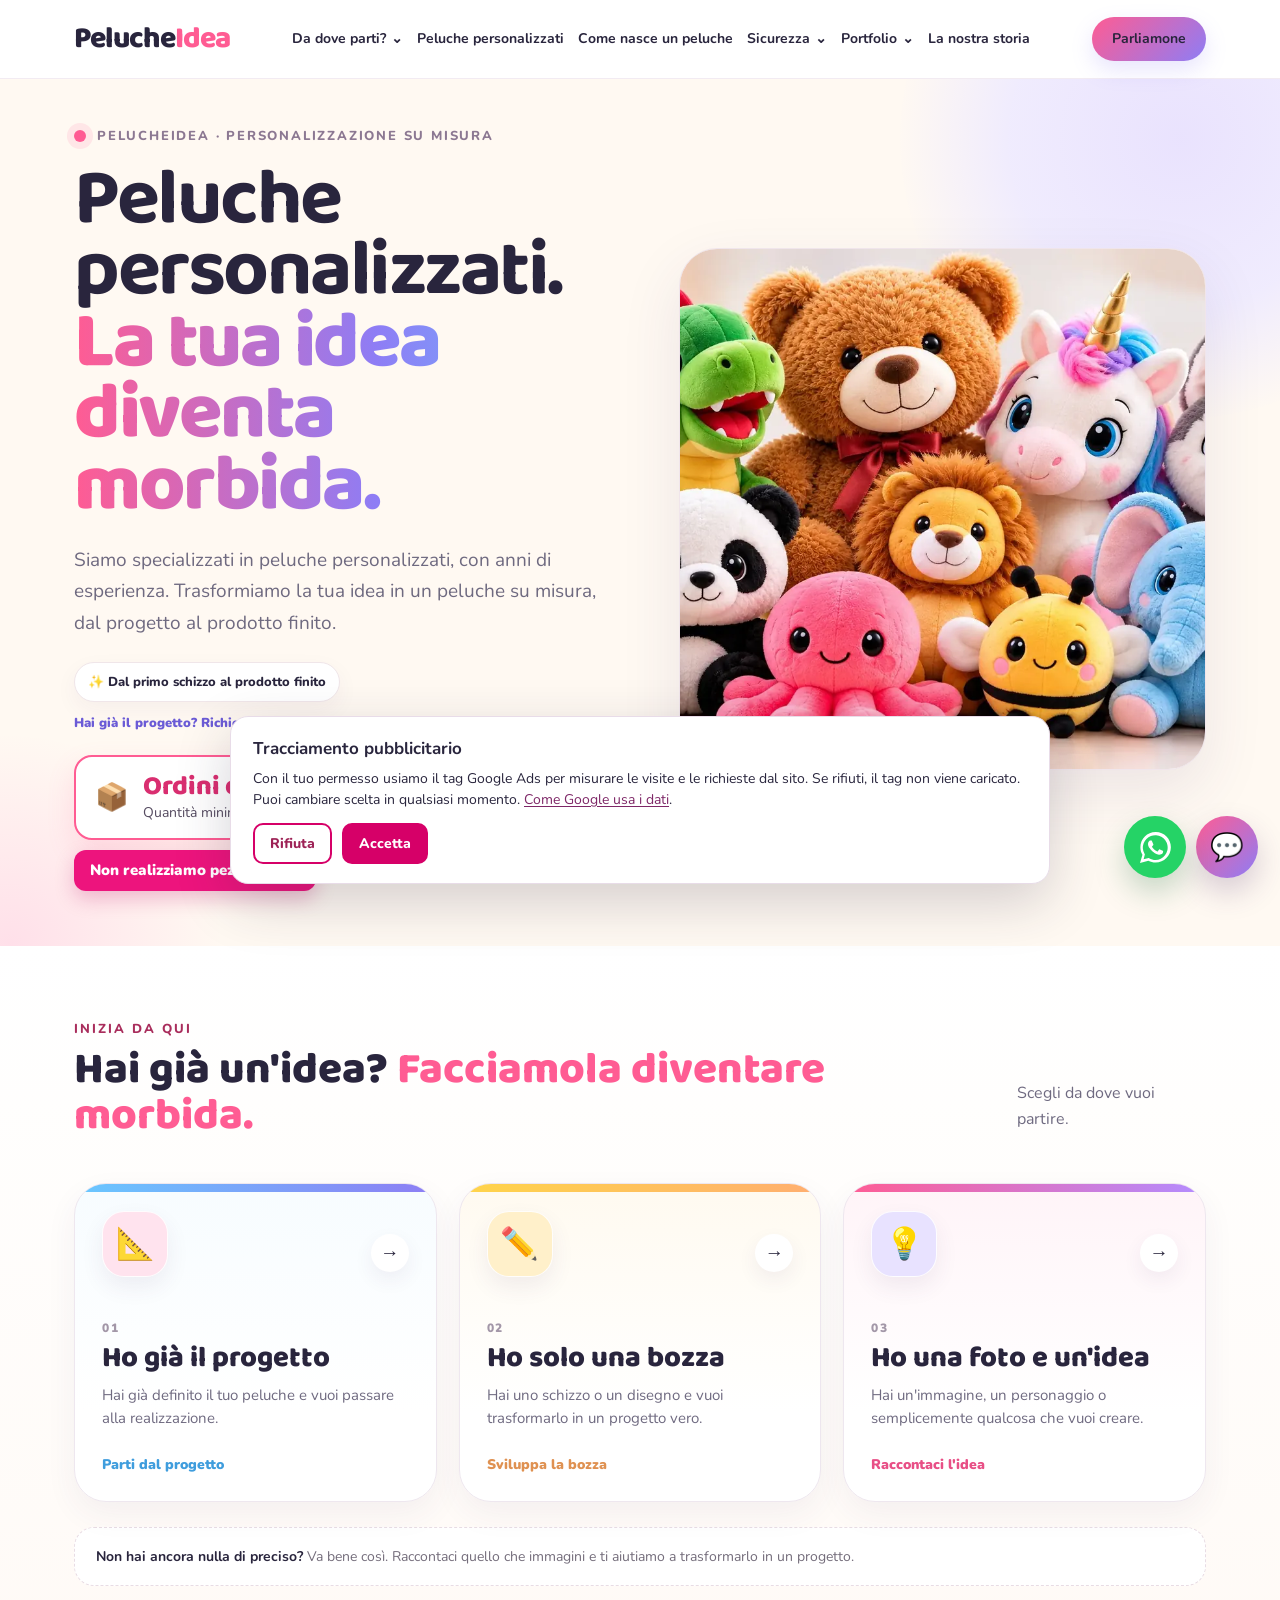
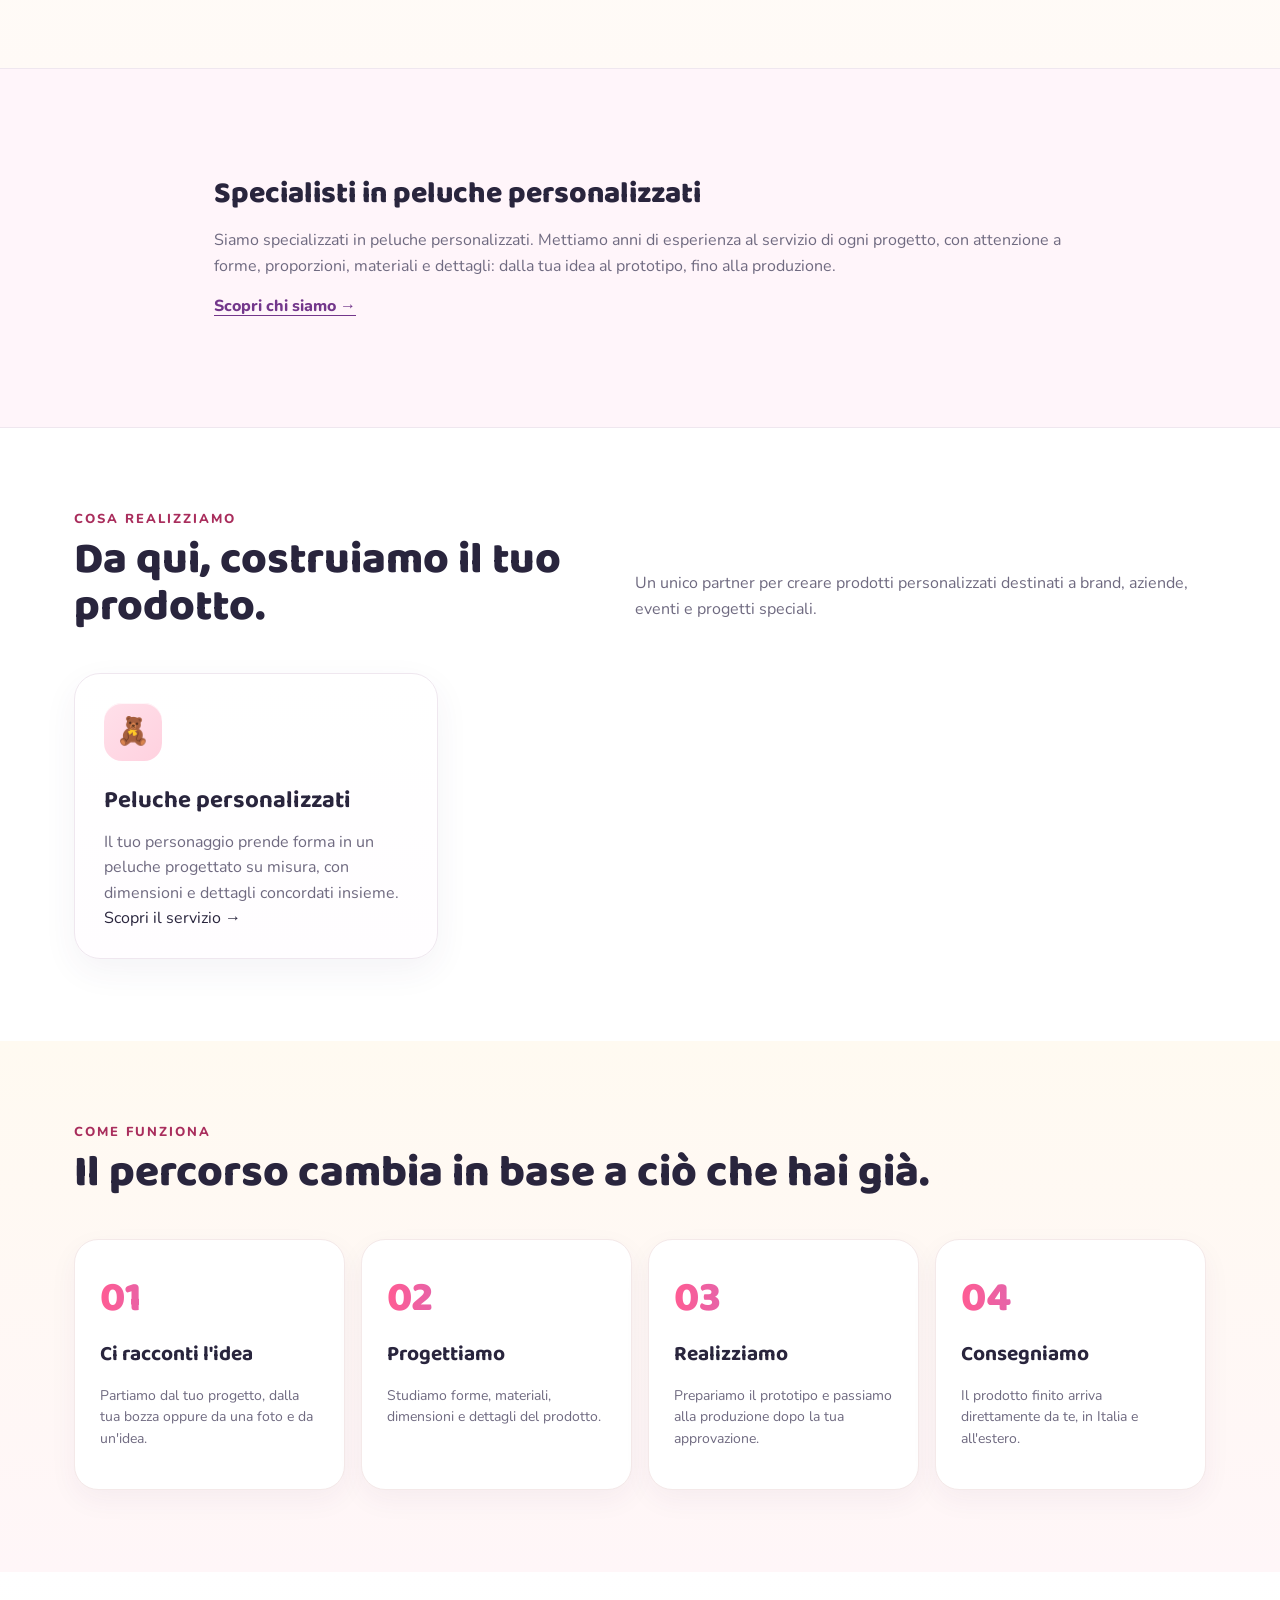
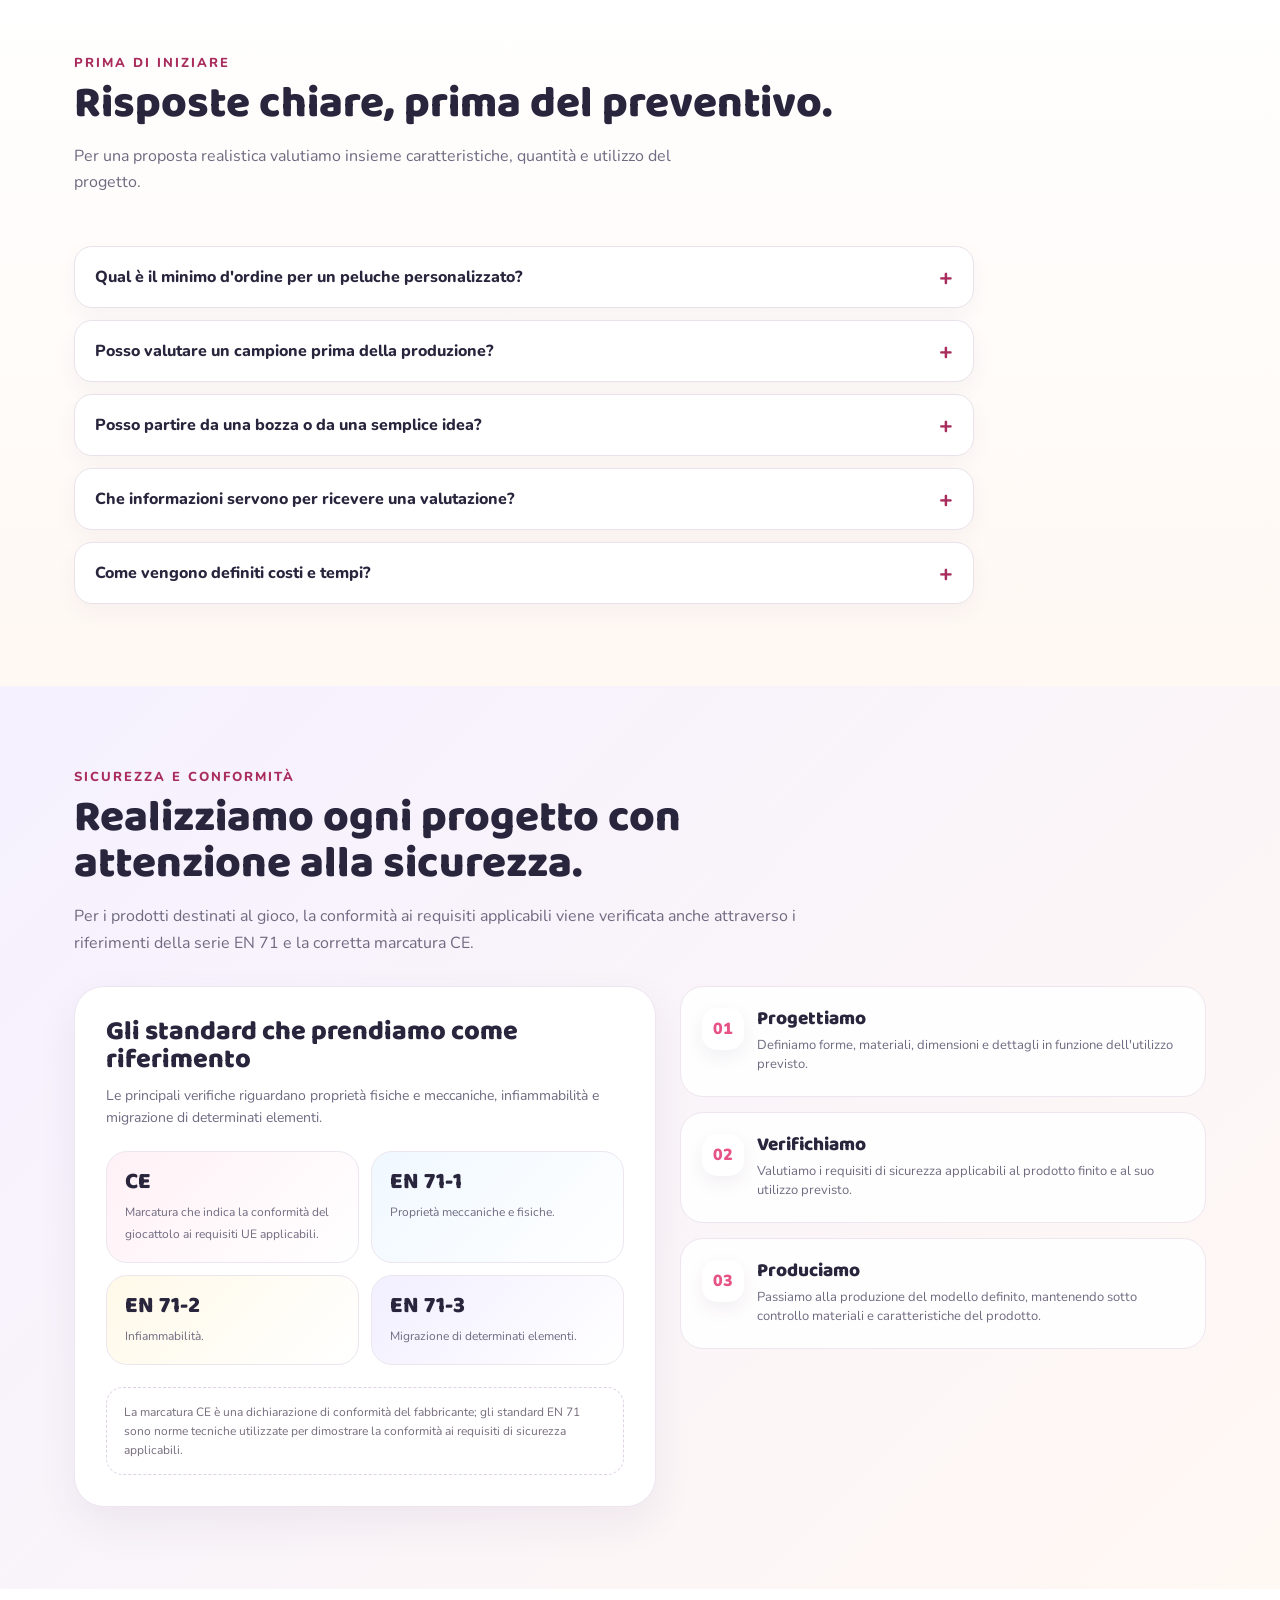
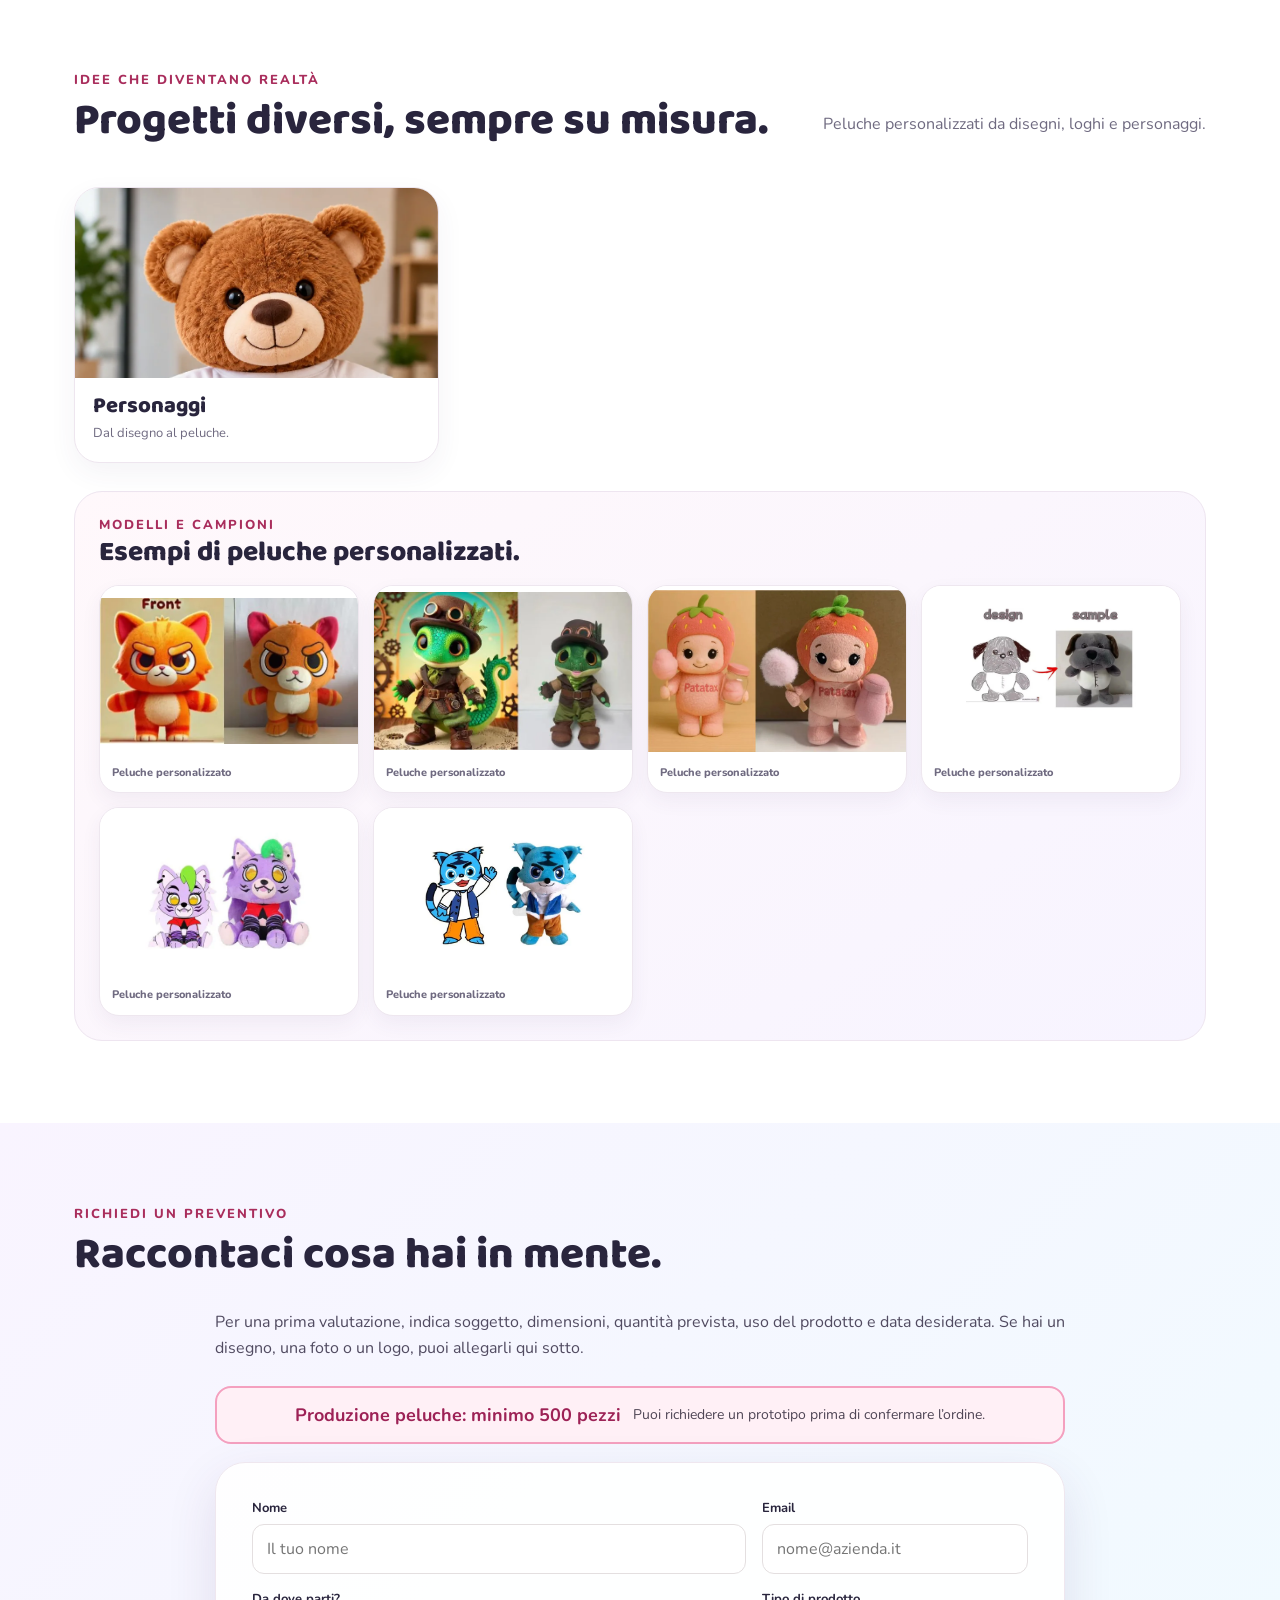
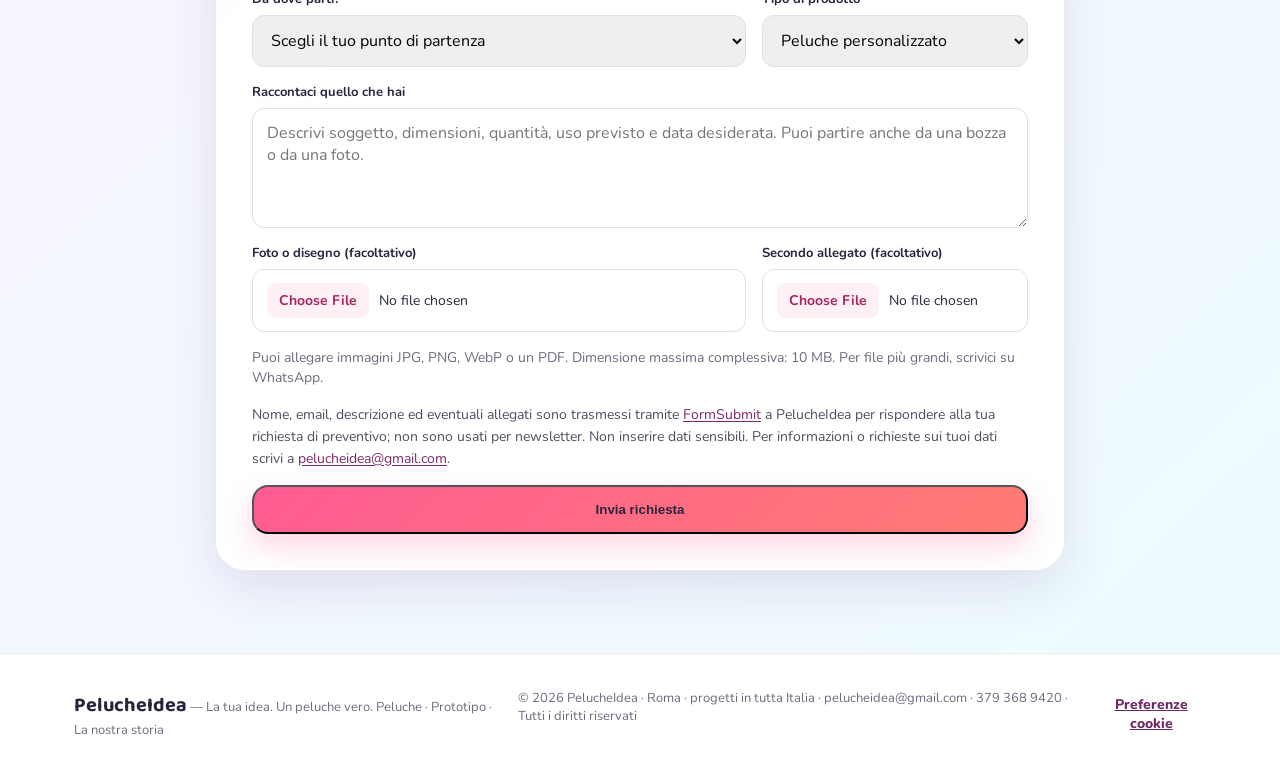
==== index.html @ 499cf039 "Keep menu visible above panels and consistent across pages" ====
<!doctype html>
<html lang="it">
<head>
<!-- Google Ads tag for PelucheIdea -->
<script>
  // Il tag pubblicitario viene caricato solo dopo una scelta esplicita.
  window.dataLayer = window.dataLayer || [];
  function gtag(){dataLayer.push(arguments);}
  gtag('consent','default',{ad_storage:'denied',ad_user_data:'denied',ad_personalization:'denied',analytics_storage:'denied'});
  function enablePelucheTracking(){
    if(window.pelucheTrackingEnabled) return;
    window.pelucheTrackingEnabled=true;
    gtag('consent','update',{ad_storage:'granted',ad_user_data:'granted',ad_personalization:'denied',analytics_storage:'denied'});
    gtag('js',new Date());
    gtag('config','AW-18101836708');
    var script=document.createElement('script');
    script.async=true;
    script.src='https://www.googletagmanager.com/gtag/js?id=AW-18101836708';
    document.head.appendChild(script);
  }
  try { if(localStorage.getItem('peluche_tracking_choice')==='accepted') enablePelucheTracking(); } catch(e) {}
</script>
<meta charset="utf-8"><meta name="viewport" content="width=device-width,initial-scale=1">
<title>Peluche personalizzati su misura per aziende | PelucheIdea</title>
<meta name="description" content="Realizziamo peluche personalizzati da disegni, loghi e idee: progetto, prototipo e produzione su misura. Ordine minimo 500 pezzi. Richiedi un preventivo.">
<link rel="canonical" href="https://pelucheidea.com/">
<meta name="robots" content="index,follow,max-image-preview:large">
<meta property="og:type" content="website"><meta property="og:locale" content="it_IT"><meta property="og:site_name" content="PelucheIdea">
<meta property="og:title" content="Peluche personalizzati su misura | PelucheIdea"><meta property="og:description" content="Dal disegno al prototipo, fino alla produzione di peluche personalizzati per aziende e progetti speciali.">
<meta property="og:url" content="https://pelucheidea.com/"><meta property="og:image" content="https://pelucheidea.com/assets/images/peluche-personalizzati.webp"><meta property="og:image:alt" content="Esempio di peluche personalizzato">
<meta name="twitter:card" content="summary_large_image">
<script type="application/ld+json">{"@context":"https://schema.org","@type":"Organization","name":"PelucheIdea","url":"https://pelucheidea.com/","email":"pelucheidea@gmail.com","telephone":"+39 379 368 9420","description":"Specialisti in peluche personalizzati, con anni di esperienza nella progettazione e nella cura di forme, materiali e dettagli.","contactPoint":{"@type":"ContactPoint","contactType":"preventivi","telephone":"+39 379 368 9420","email":"pelucheidea@gmail.com","availableLanguage":"Italian"}}</script>
<link rel="preconnect" href="https://fonts.googleapis.com"><link rel="preconnect" href="https://fonts.gstatic.com" crossorigin>
<link href="https://fonts.googleapis.com/css2?family=Nunito:wght@400;500;600;700;800&family=Baloo+2:wght@500;600;700;800&display=swap" rel="stylesheet">
<style>.hero-photo img{width:100%;height:100%;min-height:520px;display:block;object-fit:cover;object-position:center}@media(max-width:850px){.hero-photo img{min-height:380px}} .hero-photo img{width:100%;height:100%;min-height:520px;display:block;object-fit:cover;object-position:center center} @media(max-width:850px){.hero-photo img{min-height:380px}}
:root{--ink:#29253d;--muted:#6f6a80;--cream:#fff9ef;--pink:#ff5c93;--peach:#ffad73;--yellow:#ffd84d;--lav:#8e7df5;--mint:#55d7c2;--sky:#66c8ff;--white:#fff;--line:#efe7ef;--shadow:0 18px 50px rgba(72,45,103,.12)}
*{box-sizing:border-box}html{scroll-behavior:smooth}body{margin:0;font-family:'Nunito',sans-serif;color:var(--ink);background:#fff}a{text-decoration:none;color:inherit}.wrap{max-width:1180px;margin:auto;padding:0 24px}
header{position:sticky;top:0;z-index:20;background:rgba(255,255,255,.88);backdrop-filter:blur(16px);border-bottom:1px solid rgba(239,231,239,.8)}.nav{height:78px;display:flex;align-items:center;justify-content:space-between;gap:24px}.logo{font:800 30px 'Baloo 2';color:var(--ink);letter-spacing:-1px}.logo span{color:var(--pink)}nav{display:flex;gap:26px;font-size:14px;font-weight:600}nav a{transition:.2s}nav a:hover{color:var(--pink);transform:translateY(-1px)}.navcta{background:linear-gradient(135deg,var(--pink),var(--lav));color:white;padding:12px 20px;border-radius:999px;font-size:14px;font-weight:800;box-shadow:0 9px 22px rgba(142,125,245,.20)}
.hero{background:radial-gradient(circle at 88% 15%,rgba(102,200,255,.25),transparent 24%),radial-gradient(circle at 12% 80%,rgba(255,92,147,.14),transparent 26%),linear-gradient(135deg,#fff8f1 0%,#fff 46%,#f7f2ff 100%);padding:74px 0 72px;overflow:hidden;position:relative}.hero-grid{display:grid;grid-template-columns:1.03fr .97fr;align-items:center;gap:60px}.eyebrow{display:inline-flex;align-items:center;gap:8px;background:#fff;padding:9px 14px;border-radius:999px;box-shadow:0 9px 24px rgba(72,45,103,.08);font-size:13px;font-weight:800;border:1px solid #f1e9f2}.dot{width:9px;height:9px;background:var(--mint);border-radius:50%;box-shadow:0 0 0 5px rgba(85,215,194,.13)}.hero h1{font:800 clamp(48px,6vw,78px)/.93 'Baloo 2';margin:20px 0 20px;letter-spacing:-2px}.hero h1 em{font-style:normal;background:linear-gradient(90deg,var(--pink),var(--lav),var(--sky));-webkit-background-clip:text;background-clip:text;color:transparent}.hero p{font-size:19px;line-height:1.65;color:var(--muted);max-width:590px}.buttons{display:flex;gap:12px;flex-wrap:wrap;margin-top:30px}.btn{display:inline-flex;align-items:center;justify-content:center;padding:15px 22px;border-radius:16px;font-weight:800;transition:.2s;cursor:pointer}.btn:hover{transform:translateY(-2px)}.primary{background:linear-gradient(135deg,var(--pink),#ff7b73);color:white;box-shadow:0 12px 28px rgba(255,92,147,.26)}.secondary{background:white;border:1px solid var(--line);box-shadow:0 7px 20px rgba(72,45,103,.05)}
.hero-art{position:relative;min-height:470px}.blob{position:absolute;inset:30px 10px 20px 20px;border-radius:48% 52% 45% 55%;background:linear-gradient(145deg,#ffd8e7 0%,#e5dcff 54%,#ccefff 100%);transform:rotate(-5deg);box-shadow:inset 0 0 0 1px rgba(255,255,255,.45)}.toy{position:absolute;left:50%;top:48%;transform:translate(-50%,-50%);width:260px;height:260px;background:linear-gradient(145deg,#e7bb91,#c8926f);border-radius:45% 45% 42% 42%;box-shadow:inset -20px -25px 0 rgba(0,0,0,.05),0 30px 55px rgba(80,50,40,.18)}.toy:before,.toy:after{content:'';position:absolute;top:-32px;width:78px;height:78px;background:#cda579;border-radius:50%}.toy:before{left:4px}.toy:after{right:4px}.eye{position:absolute;top:105px;width:20px;height:25px;border-radius:50%;background:#282632}.eye.l{left:76px}.eye.r{right:76px}.nose{position:absolute;left:50%;top:142px;transform:translateX(-50%);width:30px;height:24px;background:#49372f;border-radius:50% 50% 55% 55%}.smile{position:absolute;left:50%;top:160px;width:52px;height:25px;border-bottom:4px solid #49372f;border-radius:0 0 50% 50%;transform:translateX(-50%)}.tag{position:absolute;padding:12px 16px;background:#fff;border-radius:18px;box-shadow:var(--shadow);font-weight:800;font-size:13px;border:1px solid rgba(255,255,255,.8)}.tag.one{left:0;top:80px;transform:rotate(-4deg)}.tag.two{right:0;top:155px;transform:rotate(4deg)}.tag.three{left:20px;bottom:65px;transform:rotate(-3deg)}
section{padding:82px 0}.section-head{display:flex;justify-content:space-between;align-items:end;gap:30px;margin-bottom:34px}.kicker{font-size:13px;text-transform:uppercase;letter-spacing:2px;font-weight:800;color:var(--pink)}h2{font:800 44px/1.05 'Baloo 2';margin:9px 0;color:var(--ink)}.lead{color:var(--muted);line-height:1.65;max-width:650px}.cards{display:grid;grid-template-columns:repeat(3,1fr);gap:20px}.card{padding:29px;border:1px solid var(--line);border-radius:26px;background:linear-gradient(180deg,#fff,#fffdff);box-shadow:0 12px 35px rgba(72,45,103,.06);transition:.22s}.card:hover{transform:translateY(-5px);box-shadow:0 18px 40px rgba(72,45,103,.11)}.icon{width:58px;height:58px;border-radius:18px;display:grid;place-items:center;font-size:27px;margin-bottom:20px;box-shadow:inset 0 1px 0 rgba(255,255,255,.75)}.pink{background:linear-gradient(135deg,#ffe0ea,#ffd1df)}.orange{background:linear-gradient(135deg,#fff0d7,#ffe0bb)}.purple{background:linear-gradient(135deg,#eeeaff,#ded5ff)}.card h3{font:700 24px 'Baloo 2';margin:0 0 10px}.card p{color:var(--muted);line-height:1.6;margin:0}
.process{background:linear-gradient(180deg,#fffaf1,#fff6f8);position:relative}.steps{display:grid;grid-template-columns:repeat(4,1fr);gap:16px}.step{background:#fff;border-radius:24px;padding:25px;position:relative;border:1px solid #f4e9e9;box-shadow:0 10px 28px rgba(72,45,103,.05)}.num{font:800 42px 'Baloo 2';background:linear-gradient(90deg,var(--pink),var(--lav));-webkit-background-clip:text;background-clip:text;color:transparent}.step h3{font:700 21px 'Baloo 2';margin:5px 0 8px}.step p{color:var(--muted);font-size:14px;line-height:1.55}
.gallery{display:grid;grid-template-columns:1.2fr .8fr .8fr;grid-auto-rows:220px;gap:14px}.photo{border-radius:22px;display:flex;align-items:end;padding:20px;font-weight:700;overflow:hidden;position:relative}.photo:after{content:'';position:absolute;inset:0;background:linear-gradient(transparent 35%,rgba(20,16,25,.55))}.photo span{position:relative;z-index:1;color:#fff}.p1{grid-row:span 2;background:radial-gradient(circle at 50% 35%,#e9b1bd,#b77a8b 60%,#714b63)}.p2{background:radial-gradient(circle at 55% 35%,#d8c5a4,#a68158)}.p3{background:radial-gradient(circle at 55% 35%,#a9c7c4,#5d8e8a)}.p4{background:radial-gradient(circle at 55% 35%,#c6b4e6,#75639d)}
.quote{background:linear-gradient(135deg,#2d2944,#51456f);color:white;border-radius:34px;padding:58px;display:grid;grid-template-columns:1fr auto;align-items:center;gap:30px;box-shadow:0 18px 45px rgba(52,35,76,.18);position:relative;overflow:hidden}.quote:after{content:'';position:absolute;width:250px;height:250px;border-radius:50%;right:-70px;top:-100px;background:radial-gradient(circle,rgba(102,200,255,.24),transparent 65%)}.quote h2{margin:0}.quote p{color:#ddd9e7;line-height:1.6}.quote .btn{background:var(--yellow);color:var(--ink);position:relative;z-index:1}
.form-section{background:linear-gradient(135deg,#f9f4ff,#eefcff)}.formbox{background:rgba(255,255,255,.95);border:1px solid var(--line);border-radius:30px;padding:36px;box-shadow:var(--shadow);max-width:850px;margin:auto}.formgrid{display:grid;grid-template-columns:1fr 1fr;gap:16px}.field{display:flex;flex-direction:column;gap:7px}.field.full{grid-column:1/-1}.field label{font-size:13px;font-weight:700}.field input,.field textarea,.field select{font:inherit;border:1px solid #e4dfe0;border-radius:12px;padding:13px 14px;outline:none}.field textarea{min-height:120px;resize:vertical}.field input:focus,.field textarea:focus,.field select:focus{border-color:var(--pink)}
footer{padding:35px 0;border-top:1px solid var(--line)}.foot{display:flex;justify-content:space-between;gap:20px;color:var(--muted);font-size:13px}.foot strong{color:var(--ink)}
@media(max-width:850px){nav{display:none}.hero-grid{grid-template-columns:1fr}.hero-art{min-height:390px}.cards,.steps{grid-template-columns:1fr 1fr}.gallery{grid-template-columns:1fr 1fr}.p1{grid-row:span 1;grid-column:span 2}.quote{grid-template-columns:1fr;padding:35px}.section-head{display:block}.formgrid{grid-template-columns:1fr}.field.full{grid-column:auto}}
@media(max-width:560px){.wrap{padding:0 17px}.hero{padding-top:45px}.hero h1{font-size:48px}.hero-art{min-height:330px}.toy{width:190px;height:190px}.toy:before,.toy:after{width:58px;height:58px;top:-23px}.eye{top:76px;width:15px;height:19px}.eye.l{left:54px}.eye.r{right:54px}.nose{top:103px}.smile{top:119px}.tag{font-size:11px;padding:9px 11px}.cards,.steps,.gallery{grid-template-columns:1fr}.p1{grid-column:auto}.gallery{grid-auto-rows:200px}h2{font-size:34px}}

.start-section{background:#fff;padding-top:72px;padding-bottom:80px}
.start-grid{display:grid;grid-template-columns:repeat(3,1fr);gap:20px}
.start-card{position:relative;border-radius:30px;padding:31px;background:#fff;border:1px solid var(--line);box-shadow:0 12px 34px rgba(72,45,103,.07);overflow:hidden;transition:.22s}
.start-card:hover{transform:translateY(-6px);box-shadow:0 20px 44px rgba(72,45,103,.12)}
.start-card:before{content:'';position:absolute;left:0;right:0;top:0;height:7px}
.start-card.ready{background:linear-gradient(180deg,#fff7fb,#fff)}
.start-card.ready:before{background:linear-gradient(90deg,var(--pink),#ff9bb9)}
.start-card.sketch{background:linear-gradient(180deg,#fffaf0,#fff)}
.start-card.sketch:before{background:linear-gradient(90deg,var(--yellow),var(--peach))}
.start-card.idea{background:linear-gradient(180deg,#f8f5ff,#fff)}
.start-card.idea:before{background:linear-gradient(90deg,var(--lav),var(--sky))}
.start-icon{width:68px;height:68px;display:grid;place-items:center;border-radius:22px;font-size:32px;margin-bottom:19px;box-shadow:inset 0 1px 0 rgba(255,255,255,.8)}
.ready .start-icon{background:#ffe3ee}
.sketch .start-icon{background:#fff0ca}
.idea .start-icon{background:#e8e2ff}
.start-card h3{font:800 27px/1.05 'Baloo 2';margin:0 0 11px}
.start-card p{margin:0;color:var(--muted);line-height:1.62}
.start-list{margin:19px 0 23px;padding:0;list-style:none;display:grid;gap:9px}
.start-list li{font-size:14px;font-weight:700;display:flex;gap:9px;align-items:flex-start}
.start-list li:before{content:'✓';flex:0 0 auto;width:21px;height:21px;border-radius:50%;display:grid;place-items:center;background:#fff;font-size:12px}
.start-btn{width:100%;border:0;font:inherit}
.helper{margin-top:28px;padding:17px 20px;border-radius:18px;background:#fff7f2;color:#6f6a80;font-size:14px;line-height:1.55;border:1px dashed #f0d9cf}
.helper strong{color:var(--ink)}
@media(max-width:850px){.start-grid{grid-template-columns:1fr}}

.hero{background:#fff9f2;min-height:calc(100vh - 78px);padding:48px 0 55px;overflow:hidden;position:relative}
.hero:before{content:'';position:absolute;width:560px;height:560px;border-radius:50%;right:-180px;top:-220px;background:radial-gradient(circle,#e7e0ff 0%,#eeeaff 43%,rgba(238,234,255,0) 72%);opacity:.9}
.hero:after{content:'';position:absolute;width:420px;height:420px;border-radius:50%;left:-200px;bottom:-210px;background:radial-gradient(circle,#ffd9e7 0%,rgba(255,217,231,0) 72%);opacity:.8}
.hero-grid{display:grid;grid-template-columns:1.02fr .98fr;align-items:center;gap:56px;position:relative;z-index:1}
.hero-copy{max-width:650px}
.hero-brandline{display:flex;align-items:center;gap:11px;margin-bottom:20px}
.brand-dot{width:12px;height:12px;border-radius:50%;background:var(--pink);box-shadow:0 0 0 7px rgba(255,92,147,.12)}
.hero-kicker{font-size:13px;font-weight:800;letter-spacing:1.8px;text-transform:uppercase;color:#8c7892}
.hero h1{font:800 clamp(52px,6.2vw,82px)/.9 'Baloo 2';letter-spacing:-2.5px;margin:0 0 23px}
.hero h1 strong{display:block;color:var(--ink)}
.hero h1 em{display:block;font-style:normal;background:linear-gradient(90deg,var(--pink) 0%,var(--lav) 55%,var(--sky) 100%);-webkit-background-clip:text;background-clip:text;color:transparent}
.hero-copy>p{font-size:19px;line-height:1.65;color:var(--muted);max-width:600px;margin:0}
.hero-note{display:inline-flex;align-items:center;gap:9px;margin-top:23px;padding:10px 13px;border-radius:999px;background:#fff;border:1px solid #f0e6e9;box-shadow:0 8px 22px rgba(72,45,103,.05);font-size:13px;font-weight:800}
.hero-panel{background:rgba(255,255,255,.93);border:1px solid #eee6ee;border-radius:34px;padding:16px;box-shadow:0 24px 65px rgba(72,45,103,.13);position:relative}
.hero-panel-top{padding:18px 18px 14px}
.hero-panel-top .small{font-size:12px;font-weight:800;letter-spacing:1.5px;text-transform:uppercase;color:#9a8c9d}
.hero-panel-top h2{font:800 29px/1.08 'Baloo 2';margin:7px 0 0}
.start-choice{display:grid;grid-template-columns:58px 1fr 28px;gap:13px;align-items:center;padding:17px;border-radius:23px;margin:8px 0;border:1px solid transparent;cursor:pointer;transition:.22s;text-decoration:none;color:var(--ink)}
.start-choice:hover{transform:translateY(-2px);box-shadow:0 11px 26px rgba(72,45,103,.09);border-color:#eee5ef}
.start-choice.ready{background:#fff2f7}
.start-choice.sketch{background:#fff8e7}
.start-choice.idea{background:#f1edff}
.choice-icon{width:58px;height:58px;border-radius:19px;display:grid;place-items:center;font-size:28px;background:#fff;box-shadow:inset 0 1px 0 rgba(255,255,255,.85)}
.choice-title{font:800 20px/1.05 'Baloo 2';margin-bottom:5px}
.choice-text{font-size:13px;line-height:1.45;color:var(--muted)}
.choice-arrow{width:28px;height:28px;border-radius:50%;display:grid;place-items:center;background:#fff;font-weight:900}
.hero-trust{display:flex;gap:10px;flex-wrap:wrap;padding:14px 17px 4px}
.hero-trust span{padding:8px 10px;border-radius:12px;background:#faf8fa;font-size:11px;font-weight:800;color:#746d7b}
@media(max-width:850px){.hero{min-height:auto;padding:42px 0 50px}.hero-grid{grid-template-columns:1fr;gap:30px}.hero h1{font-size:58px}.hero-panel{max-width:680px}}
@media(max-width:560px){.hero{padding-top:35px}.hero h1{font-size:48px;letter-spacing:-1.7px}.hero-copy>p{font-size:17px}.hero-panel{border-radius:26px;padding:11px}.start-choice{grid-template-columns:49px 1fr 25px;padding:13px;border-radius:19px}.choice-icon{width:49px;height:49px;font-size:24px}.choice-title{font-size:18px}.choice-text{font-size:12px}}

.hero-photo{position:relative;min-height:520px;border-radius:38px;background:#fff;border:1px solid #f0e5eb;box-shadow:0 22px 60px rgba(72,45,103,.10);overflow:hidden;display:flex;align-items:stretch;justify-content:center}

.hero-photo-inner{position:relative;z-index:1;text-align:center;padding:30px}
.hero-photo-icon{width:88px;height:88px;margin:0 auto 17px;border-radius:28px;background:#fff;display:grid;place-items:center;font-size:42px;box-shadow:0 12px 28px rgba(72,45,103,.09)}
.hero-photo-inner h3{font:800 28px/1.05 'Baloo 2';margin:0 0 8px}
.hero-photo-inner p{margin:0;color:var(--muted);font-size:14px;line-height:1.5}
.start-section{padding-top:72px;padding-bottom:80px;background:#fff}
.start-grid{grid-template-columns:repeat(3,1fr)}
@media(max-width:850px){.hero-grid{grid-template-columns:1fr;gap:30px}.hero-photo{min-height:380px}.start-grid{grid-template-columns:1fr}}

.start-section{padding:74px 0 82px;background:linear-gradient(180deg,#fff 0%,#fffaf6 100%)}
.start-grid{display:grid;grid-template-columns:repeat(3,1fr);gap:22px}
.start-card{display:block;text-decoration:none;color:var(--ink);position:relative;border-radius:32px;padding:27px;background:#fff;border:1px solid #eee7ef;box-shadow:0 12px 32px rgba(72,45,103,.06);overflow:hidden;transition:transform .2s,box-shadow .2s}
.start-card:hover{transform:translateY(-6px);box-shadow:0 22px 46px rgba(72,45,103,.12)}
.start-card:before{content:'';position:absolute;left:0;top:0;width:100%;height:8px}
.start-card.ready{background:linear-gradient(180deg,#f7fcff 0%,#fff 72%)}
.start-card.ready:before{background:linear-gradient(90deg,#69c8ff,#8d7df4)}
.start-card.sketch{background:linear-gradient(180deg,#fffaf0 0%,#fff 72%)}
.start-card.sketch:before{background:linear-gradient(90deg,#ffd54a,#ffae70)}
.start-card.idea{background:linear-gradient(180deg,#fff4f8 0%,#fff 72%)}
.start-card.idea:before{background:linear-gradient(90deg,#ff5c93,#b38cff)}
.start-top{display:flex;justify-content:space-between;align-items:center;margin-bottom:24px}
.start-icon{width:66px;height:66px;border-radius:22px;background:#fff;display:grid;place-items:center;font-size:31px;box-shadow:0 10px 22px rgba(72,45,103,.08);border:1px solid rgba(255,255,255,.9)}
.start-arrow{width:38px;height:38px;border-radius:50%;background:#fff;display:grid;place-items:center;font-size:19px;font-weight:900;box-shadow:0 8px 20px rgba(72,45,103,.07)}
.start-label{font-size:12px;font-weight:900;letter-spacing:1.5px;color:#a397a8;margin-bottom:7px}
.start-card h3{font:800 29px/1.04 'Baloo 2';margin:0 0 11px}
.start-card p{font-size:15px;line-height:1.58;color:var(--muted);margin:0 0 24px;max-width:34ch}
.start-link{font-size:14px;font-weight:900}
.ready .start-link{color:#3f9ddd}.sketch .start-link{color:#df9151}.idea .start-link{color:#e84f86}
.helper{margin-top:25px;padding:18px 21px;border-radius:20px;background:#fff;border:1px dashed #e8dce4;color:#746d7b;font-size:14px;line-height:1.5}
.helper strong{color:var(--ink)}
@media(max-width:850px){.start-grid{grid-template-columns:1fr}}

.minimum-order{display:inline-flex;align-items:center;gap:9px;margin-top:11px;padding:10px 13px;border-radius:999px;background:#fff1f6;border:1px solid #f4dce7;color:#6d5f6d;font-size:13px}
.minimum-order strong{color:#e44f85;font-weight:900}
.single-piece-notice{display:block;width:fit-content;max-width:100%;margin-top:10px;padding:11px 16px;border-radius:12px;background:#ed147d;color:#fff;font-size:15px;font-weight:900;line-height:1.3;box-shadow:0 8px 20px rgba(189,0,96,.24)}

.chat-button{position:fixed;right:22px;bottom:22px;width:62px;height:62px;border:0;border-radius:50%;background:linear-gradient(135deg,var(--pink),var(--lav));color:#fff;font-size:27px;box-shadow:0 14px 30px rgba(72,45,103,.22);cursor:pointer;z-index:100;display:grid;place-items:center;transition:.2s}
.chat-button:hover{transform:translateY(-3px) scale(1.03)}
.chat-panel{position:fixed;right:22px;bottom:96px;width:350px;max-width:calc(100vw - 30px);background:#fff;border:1px solid #eee5ee;border-radius:25px;box-shadow:0 22px 55px rgba(72,45,103,.20);z-index:100;overflow:hidden;display:none}
.chat-panel.open{display:block}
.chat-head{padding:18px 18px 16px;background:linear-gradient(135deg,#fff3f7,#f2efff);display:flex;align-items:center;justify-content:space-between}
.chat-brand{display:flex;align-items:center;gap:11px}
.chat-avatar{width:42px;height:42px;border-radius:14px;display:grid;place-items:center;background:#fff;box-shadow:0 7px 18px rgba(72,45,103,.08);font-size:21px}
.chat-head h3{font:800 21px/1 'Baloo 2';margin:0}
.chat-status{font-size:11px;color:#6d6575;margin-top:4px}
.chat-close{border:0;background:#fff;border-radius:50%;width:32px;height:32px;cursor:pointer;font-size:18px}
.chat-body{padding:17px}
.chat-message{background:#f7f5fa;border-radius:17px;padding:12px 14px;font-size:13px;line-height:1.5;color:#4f4a58}
.quick-replies{display:flex;flex-wrap:wrap;gap:8px;margin-top:12px}
.quick-replies button{border:1px solid #ece4ed;background:#fff;border-radius:999px;padding:9px 11px;font:700 12px 'Nunito';color:#61596a;cursor:pointer}
.quick-replies button:hover{border-color:#f0a6bf;background:#fff7fa}
.chat-input{display:flex;gap:8px;margin-top:13px}
.chat-input textarea{flex:1;min-height:46px;max-height:90px;resize:vertical;border:1px solid #e7dfea;border-radius:15px;padding:12px;font:600 13px 'Nunito';outline:none}
.chat-input textarea:focus{border-color:#cbb8ff}
.chat-send{width:46px;height:46px;border:0;border-radius:15px;background:var(--pink);color:#fff;font-weight:900;cursor:pointer}
.chat-note{margin-top:10px;font-size:10px;color:#9b93a0;text-align:center}
.chat-user{margin-top:10px;background:#ffe9f1;border-radius:17px;padding:10px 13px;font-size:13px;line-height:1.45}

.popup-overlay{position:fixed;inset:0;background:rgba(41,37,61,.42);backdrop-filter:blur(4px);display:none;align-items:center;justify-content:center;padding:18px;z-index:9999}
.popup-overlay.open{display:flex}
.popup-card{position:relative;width:min(560px,100%);border-radius:32px;background:linear-gradient(145deg,#fff7f4 0%,#fff 48%,#f5f1ff 100%);border:1px solid rgba(255,255,255,.8);box-shadow:0 30px 90px rgba(41,37,61,.23);padding:35px}
.popup-close{position:absolute;right:16px;top:16px;width:38px;height:38px;border:0;border-radius:50%;background:#fff;box-shadow:0 7px 18px rgba(72,45,103,.08);font-size:21px;cursor:pointer;color:#665c6f}
.popup-badge{display:inline-flex;align-items:center;gap:8px;padding:8px 12px;border-radius:999px;background:#fff;border:1px solid #f0e6ee;font-size:12px;font-weight:900;color:#d84f83}
.popup-card h2{font:800 42px/1.02 'Baloo 2';margin:15px 0 10px}
.popup-card p{font-size:16px;line-height:1.55;color:var(--muted);margin:0 0 21px;max-width:44ch}
.popup-actions{display:flex;gap:10px;flex-wrap:wrap}
.popup-actions .btn{border:0}
.popup-mini{display:inline-flex;align-items:center;gap:9px;margin-top:16px;padding:11px 15px;border-radius:14px;background:#fff1c9;border:2px solid #ffd45a;color:#7d5b00;font-size:15px;font-weight:900;box-shadow:0 8px 18px rgba(255,196,59,.18)}.popup-mini:before{content:'📦';font-size:17px}
@media(max-width:560px){.popup-card{padding:28px 22px;border-radius:26px}.popup-card h2{font-size:35px}}

.safety-section{padding:82px 0;background:linear-gradient(135deg,#f5f1ff 0%,#fff8f3 100%)}
.safety-head{max-width:760px;margin-bottom:30px}
.safety-head h2{margin-bottom:12px}
.safety-head p{color:var(--muted);line-height:1.65;font-size:16px}
.safety-grid{display:grid;grid-template-columns:1.05fr .95fr;gap:24px;align-items:stretch}
.safety-main{background:#fff;border:1px solid #eee5ef;border-radius:30px;padding:31px;box-shadow:0 16px 40px rgba(72,45,103,.07)}
.safety-main h3{font:800 27px/1.05 'Baloo 2';margin:0 0 10px}
.safety-main>p{color:var(--muted);line-height:1.6;font-size:14px;margin:0 0 22px}
.cert-grid{display:grid;grid-template-columns:repeat(2,1fr);gap:12px}
.cert{border-radius:21px;padding:18px;border:1px solid #ede6ef;background:#fbf9fc}
.cert strong{display:block;font:800 23px/1 'Baloo 2';margin-bottom:7px}
.cert span{font-size:12px;line-height:1.45;color:var(--muted)}
.ce{background:linear-gradient(135deg,#fff1f6,#fff)}
.en1{background:linear-gradient(135deg,#f0f8ff,#fff)}
.en2{background:linear-gradient(135deg,#fff9e8,#fff)}
.en3{background:linear-gradient(135deg,#f2efff,#fff)}
.safety-side{display:flex;flex-direction:column;gap:15px}
.safety-step{background:rgba(255,255,255,.9);border:1px solid #eee5ef;border-radius:23px;padding:21px;display:grid;grid-template-columns:42px 1fr;gap:13px;align-items:start}
.safety-step-num{width:42px;height:42px;border-radius:15px;background:#fff;display:grid;place-items:center;font-weight:900;color:#e65386;box-shadow:0 7px 18px rgba(72,45,103,.07)}
.safety-step h4{font:800 19px/1.1 'Baloo 2';margin:1px 0 6px}
.safety-step p{margin:0;font-size:13px;line-height:1.5;color:var(--muted)}
.safety-foot{margin-top:22px;padding:15px 17px;border-radius:17px;background:#fff;border:1px dashed #dfd2e4;font-size:12px;line-height:1.55;color:#756c7c}
@media(max-width:850px){.safety-grid{grid-template-columns:1fr}}
@media(max-width:520px){.cert-grid{grid-template-columns:1fr}.safety-main{padding:23px}.safety-section{padding:65px 0}}

.nav-start-btn{border:0;background:transparent;font:700 14px 'Nunito';color:var(--ink);cursor:pointer;padding:8px 5px;display:inline-flex;align-items:center;gap:5px}
.nav-start-btn:hover{color:var(--pink)}.nav-start-btn.active{background:#f1edff;color:#6b5bd6;border-radius:999px;padding-inline:11px}.nav-start-btn.active span{transform:rotate(180deg)}
.start-chooser{position:fixed;top:78px;left:50%;transform:translateX(-50%);width:min(1060px,calc(100vw - 28px));display:none;align-items:flex-start;justify-content:center;padding:10px 0;z-index:10000;pointer-events:none}
.start-chooser.open{display:flex}
.start-chooser-box{width:100%;max-height:calc(100vh - 98px);overflow:auto;background:#fff;border:1px solid #eee6ef;border-radius:28px;box-shadow:0 24px 70px rgba(41,37,61,.20);padding:24px;pointer-events:auto}
.start-chooser-box:before{content:"";position:absolute;top:0;right:170px;transform:translateY(-7px) rotate(45deg);width:14px;height:14px;background:#fff;border-left:1px solid #eee6ef;border-top:1px solid #eee6ef}
.start-chooser-head{display:flex;align-items:flex-start;justify-content:space-between;gap:18px;margin-bottom:18px}
.start-chooser-head .kicker{margin-bottom:5px}
.start-chooser-head h2{margin:0;font-size:36px}
.start-chooser-close{width:40px;height:40px;border:0;border-radius:50%;background:#f7f4f8;font-size:24px;cursor:pointer;color:#665e70}
.start-chooser-sub{color:var(--muted);font-size:15px;line-height:1.5;margin:8px 0 0;max-width:650px}
.start-choice-grid{display:grid;grid-template-columns:repeat(4,1fr);gap:12px}
.start-choice-card{display:block;text-decoration:none;color:var(--ink);border-radius:22px;padding:18px;border:1px solid #eee6ef;min-height:205px;position:relative;overflow:hidden;transition:.2s}
.start-choice-card:hover{transform:translateY(-4px);box-shadow:0 17px 35px rgba(72,45,103,.10)}
.start-choice-card.ready{background:linear-gradient(145deg,#f3fbff,#fff)}
.start-choice-card.sketch{background:linear-gradient(145deg,#fff9ea,#fff)}
.start-choice-card.idea{background:linear-gradient(145deg,#fff1f7,#fff)}
.choice-big-icon{width:54px;height:54px;border-radius:18px;background:#fff;display:grid;place-items:center;font-size:26px;box-shadow:0 8px 22px rgba(72,45,103,.07);margin-bottom:15px}
.start-choice-card .small-num{font-size:11px;font-weight:900;letter-spacing:1.7px;color:#9a919f}
.start-choice-card h3{font:800 21px/1.05 'Baloo 2';margin:7px 0 8px}
.start-choice-card p{font-size:12.5px;line-height:1.48;color:var(--muted);margin:0 0 14px;max-width:26ch}
.choice-cta{font-size:13px;font-weight:900}
.start-footer-note{margin-top:18px;padding:14px 17px;border-radius:17px;background:#faf7fb;border:1px dashed #e5dce8;color:#746b7a;font-size:12px;line-height:1.5}
@media(max-width:900px){.start-choice-grid{grid-template-columns:repeat(2,1fr)}.start-chooser-box{padding:22px}.start-chooser-head h2{font-size:34px}}
@media(max-width:560px){.start-chooser{top:70px;width:calc(100vw - 18px)}.start-chooser-box{max-height:calc(100vh - 82px);border-radius:24px;padding:18px}.start-chooser-head h2{font-size:29px}.start-choice-grid{grid-template-columns:1fr}.start-choice-card{min-height:auto}}

.page-modal{position:fixed;inset:0;background:rgba(41,37,61,.46);backdrop-filter:blur(6px);display:none;align-items:center;justify-content:center;padding:22px;z-index:10000}
.page-modal.open{display:flex}
.page-modal-box{width:min(1040px,100%);max-height:calc(100vh - 44px);overflow:auto;background:#fff;border:1px solid #eee6ef;border-radius:34px;box-shadow:0 32px 90px rgba(41,37,61,.25);padding:31px}
.page-modal-head{display:flex;align-items:flex-start;justify-content:space-between;gap:20px;margin-bottom:25px}
.page-modal-head h2{margin:0;font-size:42px}
.page-modal-sub{color:var(--muted);line-height:1.55;font-size:15px;margin-top:7px;max-width:720px}
.page-modal-close{width:40px;height:40px;border:0;border-radius:50%;background:#f7f4f8;font-size:24px;cursor:pointer;color:#665e70;flex:0 0 auto}
.modal-cards{display:grid;grid-template-columns:repeat(3,1fr);gap:18px}
.modal-card{border-radius:25px;padding:22px;border:1px solid #eee6ef}
.modal-card.pink{background:#fff2f7}.modal-card.yellow{background:#fff9ea}.modal-card.purple{background:#f3f0ff}.modal-card.blue{background:#eff9ff}
.modal-card .mini-icon{width:56px;height:56px;border-radius:18px;background:#fff;display:grid;place-items:center;font-size:27px;box-shadow:0 8px 20px rgba(72,45,103,.07);margin-bottom:17px}
.modal-card h3{font:800 24px/1.05 'Baloo 2';margin:0 0 8px}
.modal-card p{font-size:13px;line-height:1.55;color:var(--muted);margin:0}
.modal-list{display:grid;gap:11px;margin-top:20px}
.modal-list-row{display:flex;gap:12px;align-items:flex-start;padding:14px 15px;border-radius:17px;background:#faf8fb;border:1px solid #eee7ef}
.modal-list-row b{font-size:14px}.modal-list-row span{font-size:13px;line-height:1.45;color:var(--muted)}
.modal-portfolio{display:grid;grid-template-columns:repeat(3,1fr);gap:18px}
.portfolio-modal-card{min-height:225px;border-radius:25px;padding:22px;display:flex;flex-direction:column;justify-content:flex-end;background:linear-gradient(145deg,#fff1f5,#f3efff);border:1px solid #eee4ef;position:relative;overflow:hidden}
.portfolio-modal-card:before{display:none}.portfolio-modal-card img{width:100%;height:145px;object-fit:contain;object-position:center;background:#fff;border-radius:18px;display:block;margin-bottom:auto;box-shadow:0 8px 22px rgba(72,45,103,.08)}
.portfolio-modal-card h3{font:800 25px/1.05 'Baloo 2';margin:0 0 6px}
.portfolio-modal-card p{margin:0;color:var(--muted);font-size:13px;line-height:1.5}
.modal-cta{margin-top:22px;display:flex;gap:10px;flex-wrap:wrap}
@media(max-width:850px){.modal-cards,.modal-portfolio{grid-template-columns:1fr}.page-modal-box{padding:24px}.page-modal-head h2{font-size:35px}}
@media(max-width:560px){.page-modal{padding:12px}.page-modal-box{max-height:calc(100vh - 24px);border-radius:27px;padding:20px}.page-modal-head h2{font-size:31px}}

.prototype-cta{margin-top:23px;padding:23px;border-radius:24px;background:linear-gradient(135deg,#fff0f5,#f2efff);border:1px solid #eadfee;display:grid;grid-template-columns:1fr auto;gap:22px;align-items:center}
.prototype-cta h3{font:800 27px/1.05 'Baloo 2';margin:5px 0 8px}
.prototype-cta p{margin:0;color:var(--muted);font-size:13px;line-height:1.55;max-width:62ch}
@media(max-width:700px){.prototype-cta{grid-template-columns:1fr}.prototype-cta .btn{width:100%}}

.prototype-inline{display:inline-block;margin-top:12px;color:#6b5bd6;font-size:13px;font-weight:900;text-decoration:none}
.prototype-inline:hover{text-decoration:underline}

.special-tile{grid-column:span 2;border-radius:28px;overflow:hidden;background:#fff;border:1px solid #eee6ef;box-shadow:0 12px 32px rgba(72,45,103,.06)}
.special-tile-title{padding:22px 23px 15px;display:flex;align-items:end;justify-content:space-between;gap:20px}
.special-tile-title h3{font:800 28px/1.05 'Baloo 2';margin:0}
.special-tile-title p{margin:4px 0 0;color:var(--muted);font-size:13px}
.special-images{display:grid;grid-template-columns:1fr 1fr;gap:3px;background:#eee6ef}
.special-image{position:relative;min-height:260px;overflow:hidden}
.special-image img{width:100%;height:100%;display:block;object-fit:cover}
.special-label{position:absolute;left:16px;bottom:16px;padding:9px 12px;border-radius:12px;background:rgba(255,255,255,.94);font-weight:900;font-size:13px;box-shadow:0 7px 20px rgba(0,0,0,.12)}
@media(max-width:700px){.special-tile{grid-column:span 1}.special-images{grid-template-columns:1fr}.special-image{min-height:230px}}

.compact-gallery{display:grid;grid-template-columns:repeat(3,1fr);gap:18px}
.compact-card{border:1px solid #eee6ef;border-radius:25px;overflow:hidden;background:#fff;box-shadow:0 10px 28px rgba(72,45,103,.06);transition:.2s}
.compact-card:hover{transform:translateY(-4px);box-shadow:0 18px 38px rgba(72,45,103,.10)}
.compact-art{height:190px;display:grid;place-items:center;font-size:76px}.compact-art.photo-art{padding:0;overflow:hidden}.compact-art.photo-art img{width:100%;height:100%;object-fit:cover;display:block}
.art-one{background:linear-gradient(135deg,#fff0f6,#f7efff)}
.art-two{background:linear-gradient(135deg,#fff8e9,#eef8ff)}
.art-four{background:linear-gradient(135deg,#eff9ff,#fff0f5)}
.compact-photo{height:190px;background:#f7f1ed;overflow:hidden}
.compact-photo img{width:100%;height:100%;display:block;object-fit:cover;object-position:center}
.compact-copy{padding:17px 18px 19px}
.compact-copy h3{font:800 22px/1.05 'Baloo 2';margin:0 0 6px}
.compact-copy p{font-size:13px;color:var(--muted);margin:0;line-height:1.4}
@media(max-width:900px){.compact-gallery{grid-template-columns:repeat(2,1fr)}}
@media(max-width:560px){.compact-gallery{grid-template-columns:1fr}.compact-art,.compact-photo{height:210px}}

.portfolio-photo-card{padding:0;overflow:hidden;justify-content:flex-end}
.portfolio-photo{height:205px;overflow:hidden;background:#f7f1ed}
.portfolio-photo img{width:100%;height:100%;display:block;object-fit:cover;object-position:center}
.portfolio-photo-card h3,.portfolio-photo-card p{margin-left:22px;margin-right:22px}
.portfolio-photo-card h3{margin-top:18px}
.portfolio-photo-card p{margin-bottom:22px}

.supplier-showcase{margin-top:28px;padding:24px;border-radius:28px;background:linear-gradient(145deg,#fff8fb,#f7f4ff);border:1px solid #eee5f0}.showcase-head{display:flex;justify-content:space-between;gap:20px;align-items:flex-end;margin-bottom:18px}.showcase-head h3{font:800 28px/1.05 'Baloo 2';margin:4px 0 0}.showcase-head .lead{max-width:55ch;margin:0}.supplier-gallery{display:grid;grid-template-columns:repeat(4,1fr);gap:14px}.supplier-photo{background:#fff;border:1px solid #eee7ef;border-radius:20px;overflow:hidden;box-shadow:0 8px 20px rgba(72,45,103,.06)}.supplier-photo img{width:100%;height:170px;display:block;object-fit:contain;object-position:center;background:#fff}.supplier-photo-caption{padding:10px 12px 12px;font-size:11px;line-height:1.3;color:var(--muted);font-weight:800}.modal-showcase{margin-top:22px}.modal-showcase .supplier-gallery{grid-template-columns:repeat(3,1fr)}.modal-showcase .supplier-photo img{height:135px}@media(max-width:900px){.supplier-gallery,.modal-showcase .supplier-gallery{grid-template-columns:repeat(2,1fr)}}@media(max-width:560px){.showcase-head{display:block}.showcase-head .lead{margin-top:8px}.supplier-gallery,.modal-showcase .supplier-gallery{grid-template-columns:1fr}.supplier-photo img{height:220px}}

/* Quote success state */
.quote-success{text-align:center;padding:56px 36px;max-width:850px}
.quote-success[hidden]{display:none}
.success-icon{width:72px;height:72px;border-radius:50%;display:grid;place-items:center;margin:0 auto 18px;background:#e9fbf4;color:#1fa870;font-size:36px;font-weight:900;box-shadow:inset 0 0 0 1px #d6f4e8}
.quote-success h2{margin:8px 0 12px;font-size:50px}
.quote-success p{max-width:620px;margin:0 auto;color:var(--muted);font-size:18px;line-height:1.65}
.success-note{max-width:620px;margin:18px auto 24px;padding:14px 18px;border-radius:16px;background:#faf7ff;color:#6f6277;font-size:14px;line-height:1.55}
.whatsapp-float{position:fixed;right:94px;bottom:22px;width:62px;height:62px;border-radius:50%;background:#25d366;color:#fff;display:grid;place-items:center;z-index:101;box-shadow:0 14px 30px rgba(22,110,61,.25);transition:transform .2s,background .2s}.whatsapp-float:hover{transform:translateY(-3px) scale(1.03);background:#1fb958}.whatsapp-float:focus-visible{outline:3px solid #1b7751;outline-offset:3px}.whatsapp-float svg{display:block}.upload-note{margin:0;color:var(--muted);font-size:14px;line-height:1.45}.upload-error{margin:0;color:#b52444;font-size:14px;font-weight:700}.field input[type=file]{width:100%;font-size:14px;background:#fff}.field input[type=file]::file-selector-button{border:0;background:#fff0f6;color:#a72560;border-radius:9px;padding:8px 12px;margin-right:10px;font:700 14px Nunito,sans-serif;cursor:pointer}.minimum-order{display:flex;align-items:center;gap:14px;max-width:510px;margin-top:22px;padding:15px 19px;background:#fff;border:2px solid var(--pink);border-radius:18px;box-shadow:0 12px 28px rgba(255,92,147,.16);color:var(--ink)}.minimum-order .minimum-icon{font-size:27px;line-height:1}.minimum-order strong{display:block;color:#d92e70;font:800 clamp(21px,2.2vw,27px)/1.1 'Baloo 2',sans-serif}.minimum-order .minimum-detail{display:block;margin-top:2px;font-size:14px;line-height:1.35;color:#554b60}.minimum-reminder{display:flex;align-items:center;justify-content:center;gap:12px;flex-wrap:wrap;max-width:850px;margin:0 auto 18px;padding:15px 20px;border-radius:16px;background:#fff0f6;border:2px solid #f4a0bf;text-align:center}.minimum-reminder strong{font-size:18px;color:#9d2256}.minimum-reminder span{font-size:14px;color:#4f4555}
.minimum-dialog{border:0;border-radius:24px;padding:28px;width:calc(100% - 32px);max-width:480px;color:#29253d;box-shadow:0 24px 80px #29253d40;font-family:Nunito,sans-serif}.minimum-dialog::backdrop{background:#29253d88;backdrop-filter:blur(4px)}.minimum-dialog h2{font-size:32px;line-height:1.1;margin:0 0 16px}.minimum-dialog .order-warning{background:#d60068;color:#fff;border-radius:16px;padding:20px;font-size:18px;line-height:1.5}.minimum-dialog .order-warning strong{display:block;font-size:25px}.minimum-dialog p{font-size:16px;line-height:1.5}.minimum-dialog-actions{display:flex;flex-wrap:wrap;gap:10px;margin-top:20px}.minimum-dialog-actions button{font:800 15px Nunito,sans-serif;border-radius:12px;padding:13px 16px;cursor:pointer}.minimum-dialog-confirm{background:#d60068;color:#fff;border:2px solid #d60068}.minimum-dialog-back{background:#fff;color:#554b60;border:2px solid #e6dce4}
</style>
<style>header .nav{height:auto;min-height:78px;flex-wrap:wrap;padding-top:12px;padding-bottom:12px}header nav{gap:16px;flex-wrap:wrap}header .logo,header .navcta{flex-shrink:0}.story-teaser{background:#fff5fa;border-top:1px solid var(--line);border-bottom:1px solid var(--line)}.story-teaser .wrap{padding-top:28px;padding-bottom:28px;max-width:900px}.story-teaser h2{font-size:30px;margin:0 0 10px}.story-teaser p{color:var(--muted);line-height:1.65}.story-teaser a{color:#73378b;font-weight:800;text-decoration:underline;text-underline-offset:4px}</style><style id="peluche-privacy-styles">
.privacy-note{margin:0;color:#554b60;font-size:14px;line-height:1.55}.privacy-note a,.privacy-banner a{color:#7e2767;text-decoration:underline;text-underline-offset:2px}
.privacy-banner{position:fixed;left:16px;right:16px;bottom:16px;z-index:300;max-width:820px;margin:auto;padding:19px 22px;border:1px solid #e8dce8;border-radius:18px;background:#fff;box-shadow:0 18px 55px #29253d33;font:14px/1.5 Nunito,sans-serif;color:#29253d}
.privacy-banner[hidden]{display:none}.privacy-banner strong{font-size:17px}.privacy-banner p{margin:7px 0 13px}.privacy-actions{display:flex;gap:10px;flex-wrap:wrap}
.privacy-actions button,.privacy-settings{font:800 14px Nunito,sans-serif;border-radius:10px;padding:9px 15px;cursor:pointer}.privacy-actions button{border:2px solid #d60068}.privacy-accept{background:#d60068;color:#fff}.privacy-reject{background:#fff;color:#9d2256}
.privacy-settings{border:0;background:none;color:#6f2864;text-decoration:underline;padding:5px}
@media(max-width:560px){.privacy-banner{left:10px;right:10px;bottom:10px;padding:15px}}
</style><style>
.mobile-menu-toggle{display:none;align-items:center;gap:8px;border:1px solid #e8e1ea;border-radius:999px;background:#fff;color:#29253d;padding:10px 13px;font:800 13px 'Nunito',sans-serif;cursor:pointer}
.primary,.navcta{color:#29253d}
.kicker{color:#a92d5c}
a:focus-visible,button:focus-visible,input:focus-visible,select:focus-visible,textarea:focus-visible,summary:focus-visible{outline:3px solid #3c3470;outline-offset:3px}
.faq-section{background:linear-gradient(180deg,#fff 0%,#fff8f3 100%)}
.faq-list{display:grid;gap:12px;max-width:900px}
.faq-item{background:#fff;border:1px solid #e9e2eb;border-radius:18px;padding:0 20px;box-shadow:0 8px 22px rgba(72,45,103,.045)}
.faq-item summary{position:relative;cursor:pointer;list-style:none;padding:19px 38px 19px 0;font-weight:800;color:#29253d}
.faq-item summary::-webkit-details-marker{display:none}
.faq-item summary:after{content:'+';position:absolute;right:0;top:50%;transform:translateY(-50%);font-size:23px;color:#a92d5c}
.faq-item[open] summary:after{content:'−'}
.faq-item p{margin:0;padding:0 0 19px;color:#514b61;line-height:1.7}
.quote-guidance{max-width:850px;margin:-12px auto 24px;color:#514b61;line-height:1.65}
@media(max-width:1100px){
 .nav{position:relative}
 .mobile-menu-toggle{display:flex}
 header .nav nav{display:none;position:absolute;top:calc(100% + 1px);left:0;right:0;z-index:30;flex-direction:column;align-items:stretch;gap:4px;padding:12px;background:#fff;border:1px solid #e9e2eb;border-radius:0 0 18px 18px;box-shadow:0 16px 28px rgba(41,37,61,.13)}
 header .nav.mobile-open nav{display:flex}
 header .nav nav a,header .nav nav button{text-align:left;padding:12px 14px;border-radius:10px}
}
@media(max-width:560px){.mobile-menu-toggle{padding:10px 11px}.mobile-menu-toggle span:first-child{display:none}.quote-guidance{margin-top:-10px}}
</style>
<style id="header-menu-alignment">
header .nav{flex-wrap:nowrap;align-items:center}
header .nav nav{align-items:center;flex-wrap:nowrap;gap:14px}
header .nav nav a,header .nav nav button,header .navcta{font-family:'Nunito',sans-serif;font-size:14px;font-weight:700;line-height:1.4}
header .nav nav a,header .nav nav button{display:inline-flex;align-items:center;justify-content:center;min-height:40px;padding:8px 0;white-space:nowrap;vertical-align:middle}
header .nav nav a:hover{transform:none}
@media(max-width:1100px){header .nav nav{align-items:stretch}header .nav nav a,header .nav nav button{justify-content:flex-start;padding:12px 14px}}
</style>
<style id="persistent-header-menu">
header{z-index:11000;background:#fff}
.page-modal{top:var(--menu-bottom,78px);height:calc(100dvh - var(--menu-bottom,78px));padding:16px}
.page-modal-box{max-height:calc(100dvh - var(--menu-bottom,78px) - 32px)}
.start-chooser{top:calc(var(--menu-bottom,78px) + 8px)}
.start-chooser-box{max-height:calc(100dvh - var(--menu-bottom,78px) - 24px)}
</style>
</head>
<body>
<header><div class="wrap nav"><a class="logo" href="#top">Peluche<span>Idea</span></a><nav id="primaryNav" aria-label="Navigazione principale">
  <button class="nav-start-btn" id="openStartChooser" type="button">Da dove parti? <span>⌄</span></button>
  <a href="/peluche-personalizzati/">Peluche personalizzati</a><a href="/processo-di-creazione/">Come nasce un peluche</a>
  
  <button class="nav-start-btn" type="button" data-page-modal="sicurezzaModal">Sicurezza <span>⌄</span></button>
  <button class="nav-start-btn" type="button" data-page-modal="portfolioModal">Portfolio <span>⌄</span></button>
<a href="/la-nostra-storia/">La nostra storia</a></nav><button class="mobile-menu-toggle" id="mobileMenuToggle" type="button" aria-expanded="false" aria-controls="primaryNav" aria-label="Apri menu"><span>Menu</span><span aria-hidden="true">☰</span></button><a class="navcta" href="#preventivo">Parliamone</a></div></header>
<main id="top">


<section class="hero">
  <div class="wrap hero-grid">
    <div class="hero-copy">
      <div class="hero-brandline"><span class="brand-dot"></span><span class="hero-kicker">PelucheIdea · personalizzazione su misura</span></div>
      <h1><strong>Peluche personalizzati.</strong><em>La tua idea diventa morbida.</em></h1>
      <p>Siamo specializzati in peluche personalizzati, con anni di esperienza. Trasformiamo la tua idea in un peluche su misura, dal progetto al prodotto finito.</p>
      <div class="hero-note">✨ Dal primo schizzo al prodotto finito</div><a href="#preventivo" class="prototype-inline" onclick="setStart('Ho già il progetto - voglio richiedere direttamente il prototipo')">Hai già il progetto? Richiedi direttamente il prototipo →</a>
      <div class="minimum-order" role="note"><span class="minimum-icon" aria-hidden="true">📦</span><div><strong>Ordini da 500 pezzi</strong><span class="minimum-detail">Quantità minima per la produzione di peluche personalizzati.</span></div></div>
      <div class="single-piece-notice" role="note">Non realizziamo pezzi singoli.</div>
    </div>

    <div class="hero-photo" aria-label="Peluche personalizzati"><img src="/assets/images/peluche-personalizzati.webp" alt="Peluche personalizzato realizzato da un progetto originale" loading="eager" fetchpriority="high" width="1536" height="1024" decoding="async">
    </div>
  </div>
</section>

<section class="start-section" id="inizia">
  <div class="wrap">
    <div class="section-head">
      <div>
        <div class="kicker">Inizia da qui</div>
        <h2>Hai già un'idea? <span style="color:var(--pink)">Facciamola diventare morbida.</span></h2>
      </div>
      <p class="lead">Scegli da dove vuoi partire.</p>
    </div>

    <div class="start-grid">
      <a class="start-card ready" href="#preventivo" onclick="setStart('Ho già il progetto')">
        <div class="start-top">
          <div class="start-icon">📐</div>
          <span class="start-arrow">→</span>
        </div>
        <div class="start-label">01</div>
        <h3>Ho già il progetto</h3>
        <p>Hai già definito il tuo peluche e vuoi passare alla realizzazione.</p>
        <div class="start-link">Parti dal progetto</div>
      </a>

      <a class="start-card sketch" href="#preventivo" onclick="setStart('Ho solo una bozza')">
        <div class="start-top">
          <div class="start-icon">✏️</div>
          <span class="start-arrow">→</span>
        </div>
        <div class="start-label">02</div>
        <h3>Ho solo una bozza</h3>
        <p>Hai uno schizzo o un disegno e vuoi trasformarlo in un progetto vero.</p>
        <div class="start-link">Sviluppa la bozza</div>
      </a>

      <a class="start-card idea" href="#preventivo" onclick="setStart('Ho una foto e un\'idea')">
        <div class="start-top">
          <div class="start-icon">💡</div>
          <span class="start-arrow">→</span>
        </div>
        <div class="start-label">03</div>
        <h3>Ho una foto e un'idea</h3>
        <p>Hai un'immagine, un personaggio o semplicemente qualcosa che vuoi creare.</p>
        <div class="start-link">Raccontaci l'idea</div>
      </a>
    </div>

    <div class="helper"><strong>Non hai ancora nulla di preciso?</strong> Va bene così. Raccontaci quello che immagini e ti aiutiamo a trasformarlo in un progetto.</div>
  </div>
</section>

<section class="story-teaser" aria-labelledby="storyTeaserTitle"><div class="wrap"><h2 id="storyTeaserTitle">Specialisti in peluche personalizzati</h2><p>Siamo specializzati in peluche personalizzati. Mettiamo anni di esperienza al servizio di ogni progetto, con attenzione a forme, proporzioni, materiali e dettagli: dalla tua idea al prototipo, fino alla produzione.</p><a href="/la-nostra-storia/">Scopri chi siamo →</a></div></section><section id="prodotti"><div class="wrap"><div class="section-head"><div><div class="kicker">Cosa realizziamo</div><h2>Da qui, costruiamo il tuo prodotto.</h2></div><p class="lead">Un unico partner per creare prodotti personalizzati destinati a brand, aziende, eventi e progetti speciali.</p></div><div class="cards"><article class="card"><div class="icon pink">🧸</div><h3><a href="/peluche-personalizzati/">Peluche personalizzati</a></h3><p>Il tuo personaggio prende forma in un peluche progettato su misura, con dimensioni e dettagli concordati insieme.</p><a href="/peluche-personalizzati/" aria-label="Scopri i peluche personalizzati">Scopri il servizio →</a></article></div></div></section>
<section class="process" id="processo"><div class="wrap"><div class="section-head"><div><div class="kicker">Come funziona</div><h2>Il percorso cambia in base a ciò che hai già.</h2></div></div><div class="steps"><div class="step"><div class="num">01</div><h3>Ci racconti l'idea</h3><p>Partiamo dal tuo progetto, dalla tua bozza oppure da una foto e da un'idea.</p></div><div class="step"><div class="num">02</div><h3>Progettiamo</h3><p>Studiamo forme, materiali, dimensioni e dettagli del prodotto.</p></div><div class="step"><div class="num">03</div><h3>Realizziamo</h3><p>Prepariamo il prototipo e passiamo alla produzione dopo la tua approvazione.</p></div><div class="step"><div class="num">04</div><h3>Consegniamo</h3><p>Il prodotto finito arriva direttamente da te, in Italia e all'estero.</p></div></div></div></section>
<section class="faq-section" id="domande-frequenti">
  <div class="wrap">
    <div class="section-head">
      <div><div class="kicker">Prima di iniziare</div><h2>Risposte chiare, prima del preventivo.</h2>
      <p class="lead">Per una proposta realistica valutiamo insieme caratteristiche, quantità e utilizzo del progetto.</p></div>
    </div>
    <div class="faq-list">
      <details class="faq-item"><summary>Qual è il minimo d'ordine per un peluche personalizzato?</summary><p>Per la produzione di peluche personalizzati il minimo è di 500 pezzi. Non realizziamo pezzi singoli. Puoi richiedere un prototipo a pagamento prima di decidere se avviare la produzione.</p></details>
      <details class="faq-item"><summary>Posso valutare un campione prima della produzione?</summary><p>Sì. Il prototipo è a pagamento e ti permette di valutare il modello fisico. La produzione viene avviata solo dopo la tua approvazione e dopo aver definito gli accordi del progetto.</p></details>
      <details class="faq-item"><summary>Posso partire da una bozza o da una semplice idea?</summary><p>Sì. Puoi inviarci un disegno, una foto o una descrizione: partiamo dal materiale che hai e definiamo insieme i dettagli utili a sviluppare il progetto.</p></details>
      <details class="faq-item"><summary>Che informazioni servono per ricevere una valutazione?</summary><p>Aiutano il soggetto o il logo, le dimensioni indicative, la quantità prevista, l'utilizzo, l'eventuale fascia d'età se il prodotto è destinato al gioco e la data entro cui ti serve. Puoi allegare immagini o un PDF al modulo.</p></details>

      <details class="faq-item"><summary>Come vengono definiti costi e tempi?</summary><p>Dipendono da dimensioni, dettagli, materiali, quantità e utilizzo. Dopo aver esaminato le informazioni del progetto, definiamo la proposta e le tempistiche specifiche prima di procedere.</p></details>
    </div>
  </div>
</section>

<section class="safety-section" id="sicurezza">
  <div class="wrap">
    <div class="safety-head">
      <div class="kicker">Sicurezza e conformità</div>
      <h2>Realizziamo ogni progetto con attenzione alla sicurezza.</h2>
      <p>Per i prodotti destinati al gioco, la conformità ai requisiti applicabili viene verificata anche attraverso i riferimenti della serie EN 71 e la corretta marcatura CE.</p>
    </div>

    <div class="safety-grid">
      <div class="safety-main">
        <h3>Gli standard che prendiamo come riferimento</h3>
        <p>Le principali verifiche riguardano proprietà fisiche e meccaniche, infiammabilità e migrazione di determinati elementi.</p>
        <div class="cert-grid">
          <div class="cert ce"><strong>CE</strong><span>Marcatura che indica la conformità del giocattolo ai requisiti UE applicabili.</span></div>
          <div class="cert en1"><strong>EN 71-1</strong><span>Proprietà meccaniche e fisiche.</span></div>
          <div class="cert en2"><strong>EN 71-2</strong><span>Infiammabilità.</span></div>
          <div class="cert en3"><strong>EN 71-3</strong><span>Migrazione di determinati elementi.</span></div>
        </div>
        <div class="safety-foot">La marcatura CE è una dichiarazione di conformità del fabbricante; gli standard EN 71 sono norme tecniche utilizzate per dimostrare la conformità ai requisiti di sicurezza applicabili.</div>
      </div>

      <div class="safety-side">
        <div class="safety-step">
          <div class="safety-step-num">01</div>
          <div><h4>Progettiamo</h4><p>Definiamo forme, materiali, dimensioni e dettagli in funzione dell'utilizzo previsto.</p></div>
        </div>
        <div class="safety-step">
          <div class="safety-step-num">02</div>
          <div><h4>Verifichiamo</h4><p>Valutiamo i requisiti di sicurezza applicabili al prodotto finito e al suo utilizzo previsto.</p></div>
        </div>
        <div class="safety-step">
          <div class="safety-step-num">03</div>
          <div><h4>Produciamo</h4><p>Passiamo alla produzione del modello definito, mantenendo sotto controllo materiali e caratteristiche del prodotto.</p></div>
        </div>
      </div>
    </div>
  </div>
</section>

<section id="portfolio">
  <div class="wrap">
    <div class="section-head">
      <div>
        <div class="kicker">Idee che diventano realtà</div>
        <h2>Progetti diversi, sempre su misura.</h2>
      </div>
      <p class="lead">Peluche personalizzati da disegni, loghi e personaggi.</p>
    </div>

    <div class="compact-gallery">
      <article class="compact-card">
        <div class="compact-art photo-art"><img src="/assets/images/peluche-con-logo.webp" alt="Peluche personalizzato con logo" loading="lazy" width="881" height="887" decoding="async"></div>
        <div class="compact-copy">
          <h3>Personaggi</h3>
          <p>Dal disegno al peluche.</p>
        </div>
      </article>






    </div>

    <div class="supplier-showcase">
      <div class="showcase-head"><div><div class="kicker">Modelli e campioni</div><h3>Esempi di peluche personalizzati.</h3></div></div>
      <div class="supplier-gallery"><article class="supplier-photo"><img src="/assets/images/peluche-progetto-campione.webp" alt="Peluche: dal progetto al campione" loading="lazy" width="577" height="326" decoding="async"><div class="supplier-photo-caption">Peluche personalizzato</div></article><article class="supplier-photo"><img src="/assets/images/peluche-idea-prodotto.webp" alt="Peluche: confronto idea e prodotto" loading="lazy" width="589" height="360" decoding="async"><div class="supplier-photo-caption">Peluche personalizzato</div></article><article class="supplier-photo"><img src="/assets/images/peluche-modello.webp" alt="Peluche: modello completo" loading="lazy" width="754" height="472" decoding="async"><div class="supplier-photo-caption">Peluche personalizzato</div></article><article class="supplier-photo"><img src="/assets/images/peluche-concept-campione.webp" alt="Peluche: concept e campione" loading="lazy" width="900" height="900" decoding="async"><div class="supplier-photo-caption">Peluche personalizzato</div></article><article class="supplier-photo"><img src="/assets/images/modello-peluche-uno.webp" alt="Modello personalizzato" loading="lazy" width="426" height="426" decoding="async"><div class="supplier-photo-caption">Peluche personalizzato</div></article><article class="supplier-photo"><img src="/assets/images/modello-peluche-due.webp" alt="Modello personalizzato" loading="lazy" width="533" height="533" decoding="async"><div class="supplier-photo-caption">Peluche personalizzato</div></article></div>
    </div>
  </div>
</section>


<section class="form-section" id="preventivo"><div class="wrap"><div class="section-head"><div><div class="kicker">Richiedi un preventivo</div><h2>Raccontaci cosa hai in mente.</h2></div></div><p class="quote-guidance">Per una prima valutazione, indica soggetto, dimensioni, quantità prevista, uso del prodotto e data desiderata. Se hai un disegno, una foto o un logo, puoi allegarli qui sotto.</p><div class="minimum-reminder"><strong>Produzione peluche: minimo 500 pezzi</strong><span>Puoi richiedere un prototipo prima di confermare l’ordine.</span></div><form class="formbox" id="quoteForm" action="https://formsubmit.co/pelucheidea@gmail.com" method="POST" enctype="multipart/form-data" onsubmit="return validateQuoteFiles()">
  <input type="hidden" name="_subject" value="Nuova richiesta preventivo — PelucheIdea">
  <input type="hidden" name="_template" value="table">
  <input type="hidden" name="_captcha" value="false">
  <input type="hidden" name="_next" value="https://pelucheidea.com/?inviato=1#preventivo"><div class="formgrid"><div class="field"><label for="quoteName">Nome</label><input id="quoteName" required name="nome" autocomplete="name" placeholder="Il tuo nome"></div><div class="field"><label for="quoteEmail">Email</label><input id="quoteEmail" required type="email" name="email" autocomplete="email" placeholder="nome@azienda.it"></div><div class="field"><label for="startType">Da dove parti?</label><select id="startType" name="da_dove_parti"><option value="">Scegli il tuo punto di partenza</option><option>Ho già il progetto</option><option>Ho già il progetto - voglio richiedere direttamente il prototipo</option><option>Ho solo una bozza</option><option>Ho una foto e un&#39;idea</option></select></div><div class="field"><label for="productType">Tipo di prodotto</label><select id="productType" name="tipo_prodotto"><option>Peluche personalizzato</option></select></div><div class="field full"><label for="quoteMessage">Raccontaci quello che hai</label><textarea id="quoteMessage" name="messaggio" placeholder="Descrivi soggetto, dimensioni, quantità, uso previsto e data desiderata. Puoi partire anche da una bozza o da una foto."></textarea></div><div class="field"><label for="allegatoFoto">Foto o disegno (facoltativo)</label><input id="allegatoFoto" type="file" name="attachment" accept="image/jpeg,image/png,image/webp,application/pdf"></div><div class="field"><label for="allegatoProgetto">Secondo allegato (facoltativo)</label><input id="allegatoProgetto" type="file" name="attachment2" accept="image/jpeg,image/png,image/webp,application/pdf"></div><div class="field full"><p class="upload-note">Puoi allegare immagini JPG, PNG, WebP o un PDF. Dimensione massima complessiva: 10 MB. Per file più grandi, <a href="https://wa.me/393793689420" target="_blank" rel="noopener noreferrer">scrivici su WhatsApp</a>.</p><p id="uploadError" class="upload-error" role="alert" hidden></p></div><div class="field full"><p class="privacy-note">Nome, email, descrizione ed eventuali allegati sono trasmessi tramite <a href="https://formsubmit.co/privacy.pdf" target="_blank" rel="noopener noreferrer">FormSubmit</a> a PelucheIdea per rispondere alla tua richiesta di preventivo; non sono usati per newsletter. Non inserire dati sensibili. Per informazioni o richieste sui tuoi dati scrivi a <a href="mailto:pelucheidea@gmail.com">pelucheidea@gmail.com</a>.</p></div><div class="field full"><button class="btn primary" type="submit">Invia richiesta</button></div></div></form><div class="formbox quote-success" id="quoteSuccess" hidden><div class="success-icon">✓</div><div class="kicker">Richiesta inviata</div><h2>Grazie!</h2><p>Abbiamo ricevuto la tua richiesta. Appena possibile ti contatteremo per parlare del tuo progetto e dei prossimi passi.</p><div class="success-note">Controlla anche la tua email: potremmo ricontattarti lì per avere qualche dettaglio in più.</div><button class="btn secondary" type="button" onclick="resetQuoteForm()">Invia un&#39;altra richiesta</button></div></div></section>
</main><footer><div class="wrap foot"><div><strong style="font-family:'Baloo 2';font-size:20px">PelucheIdea</strong> — La tua idea. Un peluche vero. <a href="/peluche-personalizzati/">Peluche</a> · <a href="/prototipo-peluche/">Prototipo</a> · <a href="/la-nostra-storia/">La nostra storia</a></div><div>© 2026 PelucheIdea · Roma · progetti in tutta Italia · <a href="mailto:pelucheidea@gmail.com" style="color:inherit;text-decoration:none">pelucheidea@gmail.com</a> · <a href="tel:+393793689420" style="color:inherit;text-decoration:none" aria-label="Chiama PelucheIdea al 379 368 9420">379 368 9420</a> · Tutti i diritti riservati</div></div></footer><div class="privacy-banner" id="privacyBanner" role="region" aria-label="Scelta per il tracciamento" hidden><strong>Tracciamento pubblicitario</strong><p>Con il tuo permesso usiamo il tag Google Ads per misurare le visite e le richieste dal sito. Se rifiuti, il tag non viene caricato. Puoi cambiare scelta in qualsiasi momento. <a href="https://policies.google.com/technologies/partner-sites" target="_blank" rel="noopener noreferrer">Come Google usa i dati</a>.</p><div class="privacy-actions"><button type="button" class="privacy-reject" data-privacy-choice="rejected">Rifiuta</button><button type="button" class="privacy-accept" data-privacy-choice="accepted">Accetta</button></div></div><script>
(function(){
  var banner=document.getElementById('privacyBanner');
  var setting=document.createElement('button');
  setting.type='button';setting.className='privacy-settings';setting.textContent='Preferenze cookie';
  document.querySelector('footer .foot').appendChild(setting);
  function choice(){try{return localStorage.getItem('peluche_tracking_choice')}catch(e){return null}}
  if(!choice()) banner.hidden=false;
  setting.addEventListener('click',function(){banner.hidden=false});
  banner.querySelectorAll('[data-privacy-choice]').forEach(function(button){
    button.addEventListener('click',function(){
      var selected=button.getAttribute('data-privacy-choice');
      try{localStorage.setItem('peluche_tracking_choice',selected)}catch(e){}
      banner.hidden=true;
      if(selected==='accepted') enablePelucheTracking();
      else if(window.pelucheTrackingEnabled){gtag('consent','update',{ad_storage:'denied',ad_user_data:'denied',ad_personalization:'denied',analytics_storage:'denied'});window.location.reload()}
    });
  });
})();
</script>

<script>
function setStart(value){
  const select=document.getElementById('startType');
  if(select){ select.value=value; }
  const target=document.getElementById('preventivo');
  if(target){ target.scrollIntoView({behavior:'smooth', block:'start'}); }
}
</script>

<a class="whatsapp-float" href="https://wa.me/393793689420" target="_blank" rel="noopener noreferrer" aria-label="Scrivici su WhatsApp al 379 368 9420" title="Scrivici su WhatsApp"><svg viewBox="0 0 24 24" width="31" height="31" fill="currentColor" aria-hidden="true"><path d="M20.5 3.5A11.6 11.6 0 0 0 12.1 0C5.6 0 .3 5.3.3 11.8c0 2.1.5 4.1 1.6 5.9L0 24l6.5-1.7c1.7.9 3.6 1.4 5.6 1.4 6.5 0 11.8-5.3 11.8-11.8 0-3.2-1.2-6.1-3.4-8.4ZM12.1 21.7c-1.8 0-3.5-.5-5-1.4l-.4-.2-3.9 1 1-3.8-.3-.4a9.6 9.6 0 1 1 8.6 4.8Zm5.3-7.2c-.3-.2-1.7-.9-2-1-.3-.1-.5-.2-.7.2-.2.3-.8 1-.9 1.2-.2.2-.3.2-.6.1-.3-.2-1.2-.5-2.2-1.4-.8-.7-1.4-1.6-1.6-1.9-.2-.3 0-.5.1-.6l.5-.6c.1-.2.2-.3.3-.5.1-.2 0-.4 0-.6-.1-.2-.7-1.7-1-2.3-.2-.6-.5-.5-.7-.5H8c-.2 0-.5.1-.8.4-.3.3-1 1-1 2.4s1 2.8 1.2 3c.1.2 2 3.1 4.9 4.4.7.3 1.2.5 1.7.6.7.2 1.3.2 1.8.1.6-.1 1.7-.7 1.9-1.4.2-.7.2-1.3.2-1.4-.1-.1-.3-.2-.5-.4Z"/></svg></a>
<button class="chat-button" id="chatButton" aria-label="Apri chat">💬</button>

<div class="chat-panel" id="chatPanel" aria-hidden="true">
  <div class="chat-head">
    <div class="chat-brand">
      <div class="chat-avatar">🧸</div>
      <div>
        <h3>PelucheIdea</h3>
        <div class="chat-status">Ti aiutiamo a trasformare l'idea in peluche</div>
      </div>
    </div>
    <button class="chat-close" id="chatClose" aria-label="Chiudi chat">×</button>
  </div>

  <div class="chat-body">
    <div class="chat-message">Ciao! 👋 Da dove vuoi partire?</div>
    <div class="quick-replies">
      <button data-msg="Ho già il progetto">Ho già il progetto</button>
      <button data-msg="Ho solo una bozza">Ho solo una bozza</button>
      <button data-msg="Ho una foto e un'idea">Ho una foto e un'idea</button>
      <button data-msg="Vorrei sapere il minimo d'ordine">Minimo d'ordine</button>
    </div>
    <div id="chatMessages"></div>
    <div class="chat-input">
      <textarea id="chatText" placeholder="Scrivi qui la tua domanda..."></textarea>
      <button class="chat-send" id="chatSend" aria-label="Invia">→</button>
    </div>
    <div class="chat-note">Questa chat offre risposte rapide. Per inviarci foto e progetto, <a href="#preventivo" onclick="document.getElementById('chatPanel').classList.remove('open');document.getElementById('chatPanel').setAttribute('aria-hidden','true')">usa il modulo preventivo</a>.</div>
  </div>
</div>

<script>
(function(){
  const button=document.getElementById('chatButton');
  const panel=document.getElementById('chatPanel');
  const close=document.getElementById('chatClose');
  const messages=document.getElementById('chatMessages');
  const input=document.getElementById('chatText');
  const send=document.getElementById('chatSend');
  const quick=[...document.querySelectorAll('.quick-replies button')];

  function openChat(){
    panel.classList.add('open');
    panel.setAttribute('aria-hidden','false');
    setTimeout(()=>input.focus(),80);
  }
  function closeChat(){
    panel.classList.remove('open');
    panel.setAttribute('aria-hidden','true');
  }
  function addMessage(text, cls){
    const div=document.createElement('div');
    div.className=cls;
    div.textContent=text;
    messages.appendChild(div);
    messages.scrollIntoView({behavior:'smooth', block:'end'});
  }
  function replyFor(text){
    const t=text.toLowerCase();
    if(t.includes('progetto')) return "Perfetto. Puoi inviarci il progetto e partiamo da quello. Ricorda: minimo 500 pezzi.";
    if(t.includes('bozza')) return "Va benissimo anche una semplice bozza. Possiamo aiutarti a trasformarla in un progetto completo.";
    if(t.includes('foto') || t.includes('idea')) return "Partiamo dalla foto e da quello che hai in mente: ti aiutiamo a definire forma, dettagli e prototipo.";
    if(t.includes('500') || t.includes('minimo')) return "La quantità minima per la produzione è di 500 pezzi.";
    return "Grazie! Raccontaci meglio il tuo progetto e ti guideremo nel prossimo passo.";
  }
  function submit(text){
    const value=(text||input.value).trim();
    if(!value) return;
    addMessage(value,'chat-user');
    input.value='';
    setTimeout(()=>addMessage(replyFor(value),'chat-message'),350);
  }

  button.addEventListener('click',()=>panel.classList.contains('open')?closeChat():openChat());
  close.addEventListener('click',closeChat);
  send.addEventListener('click',()=>submit());
  quick.forEach(b=>b.addEventListener('click',()=>submit(b.dataset.msg)));
  input.addEventListener('keydown',e=>{
    if(e.key==='Enter' && !e.shiftKey){e.preventDefault();submit();}
  });
})();
</script>

<div class="popup-overlay" id="ideaPopup" aria-hidden="true">
  <div class="popup-card" role="dialog" aria-modal="true" aria-labelledby="popupTitle">
    <button class="popup-close" id="popupClose" aria-label="Chiudi">×</button>
    <div class="popup-badge">✨ PELUCHEIDEA</div>
    <h2 id="popupTitle">Hai un'idea in mente?</h2>
    <p>Mandaci il tuo progetto, una bozza oppure una foto. Ti aiutiamo a trasformarla nel tuo peluche personalizzato.</p>
    <div class="popup-actions">
      <a href="#preventivo" class="btn primary" id="popupQuote">Richiedi un preventivo →</a>
      <button class="btn secondary" id="popupLater" type="button">Continuo a guardare</button>
    </div>
    <div class="popup-mini">Ordine minimo: 500 pezzi</div>
  </div>
</div>

<script>
(function(){
  const overlay=document.getElementById('ideaPopup');
  const close=document.getElementById('popupClose');
  const later=document.getElementById('popupLater');
  const quote=document.getElementById('popupQuote');

  function openPopup(){
    if(overlay){
      overlay.classList.add('open');
      overlay.setAttribute('aria-hidden','false');
    }
  }
  function closePopup(){
    if(overlay){
      overlay.classList.remove('open');
      overlay.setAttribute('aria-hidden','true');
    }
  }

  if(close) close.addEventListener('click',closePopup);
  if(later) later.addEventListener('click',closePopup);
  if(overlay) overlay.addEventListener('click',e=>{if(e.target===overlay) closePopup();});
  document.addEventListener('keydown',e=>{if(e.key==='Escape') closePopup();});
  if(quote) quote.addEventListener('click',()=>setTimeout(closePopup,150));

  // Il preventivo resta accessibile dalle CTA della pagina; nessun popup automatico.
})();
</script>

<div class="start-chooser" id="startChooser" aria-hidden="true">
  <div class="start-chooser-box" role="dialog" aria-modal="true" aria-labelledby="startChooserTitle">
    <div class="start-chooser-head">
      <div>
        <div class="kicker">Parti dal punto giusto</div>
        <h2 id="startChooserTitle">Come vuoi iniziare?</h2>
        <p class="start-chooser-sub">Scegli il punto di partenza: progetto, bozza, foto o prototipo.</p>
      </div>
      <button class="start-chooser-close" id="closeStartChooser" type="button" aria-label="Chiudi">×</button>
    </div>

    <div class="start-choice-grid">
      <a class="start-choice-card ready" href="#preventivo" onclick="setStart('Ho già il progetto'); closeStartChooser()">
        <div class="choice-big-icon">📐</div>
        <div class="small-num">01</div>
        <h3>Ho già il progetto</h3>
        <p>Hai già definito il tuo peluche e vuoi passare alla realizzazione.</p>
        <div class="choice-cta" style="color:#3f9ddd">Parti dal progetto →</div>
      </a>

      <a class="start-choice-card sketch" href="#preventivo" onclick="setStart('Ho solo una bozza'); closeStartChooser()">
        <div class="choice-big-icon">✏️</div>
        <div class="small-num">02</div>
        <h3>Ho solo una bozza</h3>
        <p>Hai uno schizzo o un disegno e vuoi trasformarlo in un progetto vero.</p>
        <div class="choice-cta" style="color:#df9151">Sviluppa la bozza →</div>
      </a>

      <a class="start-choice-card idea" href="#preventivo" onclick="setStart('Ho una foto e un\'idea'); closeStartChooser()">
        <div class="choice-big-icon">💡</div>
        <div class="small-num">03</div>
        <h3>Ho una foto e un'idea</h3>
        <p>Hai un'immagine, un personaggio o semplicemente qualcosa che vuoi creare.</p>
        <div class="choice-cta" style="color:#e84f86">Raccontaci l'idea →</div>
      </a>

      <a class="start-choice-card blue" href="#preventivo" onclick="setStart('Ho già il progetto - voglio richiedere direttamente il prototipo'); closeStartChooser()">
        <div class="choice-big-icon">🧪</div>
        <div class="small-num">04</div>
        <h3>Voglio direttamente il prototipo</h3>
        <p>Hai già un progetto pronto e vuoi richiedere subito il prototipo a pagamento.</p>
        <div class="choice-cta" style="color:#3f9ddd">Richiedi il prototipo →</div>
      </a>

    </div>

    <div class="start-footer-note"><strong>Ancora indeciso?</strong> Puoi anche chiudere questa schermata e raccontarci semplicemente cosa hai in mente.</div>
  </div>
</div>

<script>
(function(){
  const chooser=document.getElementById('startChooser');
  const openBtn=document.getElementById('openStartChooser');
  const closeBtn=document.getElementById('closeStartChooser');

  function openStartChooser(){
    if(!chooser) return;
    chooser.classList.add('open');
    chooser.setAttribute('aria-hidden','false');
    if(openBtn) openBtn.classList.add('active');
  }
  function closeStartChooser(){
    if(!chooser) return;
    chooser.classList.remove('open');
    chooser.setAttribute('aria-hidden','true');
    if(openBtn) openBtn.classList.remove('active');
  }
  window.closeStartChooser=closeStartChooser;

  if(openBtn) openBtn.addEventListener('click',e=>{
    e.stopPropagation();
    chooser.classList.contains('open') ? closeStartChooser() : openStartChooser();
  });
  if(closeBtn) closeBtn.addEventListener('click',closeStartChooser);
  document.addEventListener('click',e=>{
    if(!chooser.classList.contains('open')) return;
    if(!e.target.closest('#startChooser') && !e.target.closest('#openStartChooser')) closeStartChooser();
  });
  document.addEventListener('keydown',e=>{if(e.key==='Escape') closeStartChooser();});
})();
</script>

<div class="page-modal" id="prodottiModal" aria-hidden="true">
  <div class="page-modal-box" role="dialog" aria-modal="true" aria-labelledby="prodottiTitle">
    <div class="page-modal-head">
      <div><div class="kicker">Cosa facciamo</div><h2 id="prodottiTitle">Trasformiamo idee in prodotti.</h2><p class="page-modal-sub">Peluche personalizzati realizzati su misura, partendo dal tuo progetto oppure costruendolo insieme.</p></div>
      <button class="page-modal-close" type="button" data-close-modal>×</button>
    </div>
    <div class="modal-cards">
      <article class="modal-card pink"><div class="mini-icon">🧸</div><h3>Peluche personalizzati</h3><p>Forme, colori, dimensioni e dettagli sviluppati secondo il tuo progetto.</p></article>

      <article class="modal-card yellow"><div class="mini-icon">🎨</div><h3>Progettazione su misura</h3><p>Ti aiutiamo a passare da un'idea, una foto o una bozza a un progetto pronto per la produzione.</p></article>
    </div>
    <div class="supplier-showcase modal-showcase">
      <div class="showcase-head"><div><div class="kicker">Modelli e campioni</div><h3>Altri esempi di peluche personalizzati.</h3></div></div>
      <div class="supplier-gallery"><article class="supplier-photo"><img src="/assets/images/peluche-progetto-campione.webp" alt="Peluche: dal progetto al campione" loading="lazy" width="577" height="326" decoding="async"><div class="supplier-photo-caption">Peluche personalizzato</div></article><article class="supplier-photo"><img src="/assets/images/peluche-idea-prodotto.webp" alt="Peluche: confronto idea e prodotto" loading="lazy" width="589" height="360" decoding="async"><div class="supplier-photo-caption">Peluche personalizzato</div></article><article class="supplier-photo"><img src="/assets/images/peluche-modello.webp" alt="Peluche: modello completo" loading="lazy" width="754" height="472" decoding="async"><div class="supplier-photo-caption">Peluche personalizzato</div></article><article class="supplier-photo"><img src="/assets/images/peluche-concept-campione.webp" alt="Peluche: concept e campione" loading="lazy" width="900" height="900" decoding="async"><div class="supplier-photo-caption">Peluche personalizzato</div></article><article class="supplier-photo"><img src="/assets/images/modello-peluche-uno.webp" alt="Modello personalizzato" loading="lazy" width="426" height="426" decoding="async"><div class="supplier-photo-caption">Peluche personalizzato</div></article><article class="supplier-photo"><img src="/assets/images/modello-peluche-due.webp" alt="Modello personalizzato" loading="lazy" width="533" height="533" decoding="async"><div class="supplier-photo-caption">Peluche personalizzato</div></article></div>
    </div>
    <div class="modal-cta"><a class="btn primary" href="#preventivo" data-close-modal>Richiedi un preventivo →</a></div>
  </div>
</div>

<div class="page-modal" id="sicurezzaModal" aria-hidden="true">
  <div class="page-modal-box" role="dialog" aria-modal="true" aria-labelledby="sicurezzaTitle">
    <div class="page-modal-head">
      <div><div class="kicker">Sicurezza e conformità</div><h2 id="sicurezzaTitle">Standard chiari, informazioni chiare.</h2><p class="page-modal-sub">Per i prodotti destinati al gioco, la conformità viene valutata rispetto ai requisiti applicabili e ai riferimenti tecnici pertinenti.</p></div>
      <button class="page-modal-close" type="button" data-close-modal>×</button>
    </div>
    <div class="modal-cards">
      <article class="modal-card pink"><div class="mini-icon">✓</div><h3>CE</h3><p>Marcatura che indica la conformità del giocattolo ai requisiti UE applicabili.</p></article>
      <article class="modal-card blue"><div class="mini-icon">1</div><h3>EN 71-1</h3><p>Proprietà meccaniche e fisiche.</p></article>
      <article class="modal-card yellow"><div class="mini-icon">2</div><h3>EN 71-2</h3><p>Infiammabilità.</p></article>
      <article class="modal-card purple"><div class="mini-icon">3</div><h3>EN 71-3</h3><p>Migrazione di determinati elementi.</p></article>
    </div>
    <div class="start-footer-note">La marcatura CE è una dichiarazione di conformità del fabbricante; le norme EN 71 sono norme tecniche utilizzate per dimostrare la conformità ai requisiti di sicurezza applicabili.</div>
  </div>
</div>

<div class="page-modal" id="portfolioModal" aria-hidden="true">
  <div class="page-modal-box" role="dialog" aria-modal="true" aria-labelledby="portfolioTitle">
    <div class="page-modal-head">
      <div><div class="kicker">Portfolio</div><h2 id="portfolioTitle">Idee diverse. Un solo obiettivo.</h2><p class="page-modal-sub">Una selezione di tipologie di progetti che possiamo sviluppare su misura.</p></div>
      <button class="page-modal-close" type="button" data-close-modal>×</button>
    </div>
    <div class="modal-portfolio">
      <article class="portfolio-modal-card"><img src="/assets/images/peluche-con-logo.webp" alt="Esempio di peluche personalizzato con logo" loading="lazy" width="881" height="887" decoding="async"><h3>Personaggi</h3><p>Dal tuo personaggio illustrato a un peluche tridimensionale.</p></article>


    </div>
    <div class="modal-cta"><a class="btn primary" href="#preventivo" data-close-modal>Raccontaci il tuo progetto →</a></div>
  </div>
</div>

<script>
(function(){
  const modalTriggers=[...document.querySelectorAll('[data-page-modal]')];
  const modals=[...document.querySelectorAll('.page-modal')];

  function openModal(id){
    const modal=document.getElementById(id);
    if(!modal) return;
    modals.forEach(m=>m.classList.remove('open'));
    modal.classList.add('open');
    modal.setAttribute('aria-hidden','false');
    document.body.style.overflow='hidden';
  }
  function closeModal(modal){
    if(!modal) return;
    modal.classList.remove('open');
    modal.setAttribute('aria-hidden','true');
    document.body.style.overflow='';
  }

  modalTriggers.forEach(btn=>btn.addEventListener('click',()=>{if(window.closeStartChooser) window.closeStartChooser(); openModal(btn.dataset.pageModal);}));
  modals.forEach(modal=>{
    modal.addEventListener('click',e=>{if(e.target===modal) closeModal(modal);});
    modal.querySelectorAll('[data-close-modal]').forEach(el=>el.addEventListener('click',()=>closeModal(modal)));
  });
  document.addEventListener('keydown',e=>{
    if(e.key==='Escape'){
      const open=modals.find(m=>m.classList.contains('open'));
      if(open) closeModal(open);
    }
  });
})();
</script>


<dialog id="minimumOrderDialog" class="minimum-dialog" aria-labelledby="minimumDialogTitle" aria-describedby="minimumDialogDescription">
  <h2 id="minimumDialogTitle">Prima di inviare la richiesta</h2>
  <div class="order-warning" id="minimumDialogDescription"><strong>Ordine minimo: 500 pezzi</strong>Non è possibile ordinare un solo peluche personalizzato.</div>
  <p>Conferma di aver letto prima di inviare la tua richiesta.</p>
  <div class="minimum-dialog-actions"><button type="button" class="minimum-dialog-back" id="minimumDialogBack">Torna al modulo</button><button type="button" class="minimum-dialog-confirm" id="minimumDialogConfirm">Ho capito, continua</button></div>
</dialog>
<script>
let minimumOrderAcknowledged=false;
let minimumDialogClosing=false;
function needsMinimumOrderConfirmation(){
  const product=document.querySelector('#quoteForm [name="tipo_prodotto"]').value;
  return product==='Peluche personalizzato'||product==='Non lo so ancora';
}
function showMinimumOrderConfirmation(){
  const form=document.getElementById('quoteForm');
  if(minimumDialogClosing||minimumOrderAcknowledged||!needsMinimumOrderConfirmation()||!form.checkValidity()) return false;
  const dialog=document.getElementById('minimumOrderDialog');
  if(!dialog.open) dialog.showModal();
  return true;
}
(function(){
  const form=document.getElementById('quoteForm');
  const dialog=document.getElementById('minimumOrderDialog');
  const submit=form.querySelector('button[type="submit"]');
  form.elements.messaggio.addEventListener('blur',()=>{
    if(form.elements.messaggio.value.trim()) showMinimumOrderConfirmation();
  });
  submit.addEventListener('focus',showMinimumOrderConfirmation);
  form.elements.tipo_prodotto.addEventListener('change',()=>{minimumOrderAcknowledged=false;});
  form.addEventListener('reset',()=>{minimumOrderAcknowledged=false;});
  document.getElementById('minimumDialogConfirm').addEventListener('click',()=>{
    minimumOrderAcknowledged=true;
    dialog.close();
    submit.focus();
  });
  document.getElementById('minimumDialogBack').addEventListener('click',()=>{
    minimumDialogClosing=true;
    dialog.close();
    form.elements.messaggio.focus();
    minimumDialogClosing=false;
  });
  dialog.addEventListener('cancel',event=>{
    event.preventDefault();
    minimumDialogClosing=true;
    dialog.close();
    form.elements.messaggio.focus();
    minimumDialogClosing=false;
  });
})();
</script>

<script>
function validateQuoteFiles(){
  const form=document.getElementById('quoteForm');
  const error=document.getElementById('uploadError');
  const files=[...form.querySelectorAll('input[type="file"]')].flatMap(input=>[...input.files]);
  const total=files.reduce((sum,file)=>sum+file.size,0);
  if(total>10*1024*1024){
    error.textContent='Gli allegati superano 10 MB. Scegli file più piccoli e riprova.';
    error.hidden=false;
    error.scrollIntoView({behavior:'smooth',block:'center'});
    return false;
  }
  error.hidden=true;
  if(showMinimumOrderConfirmation()) return false;
  const submitBtn=form.querySelector('button[type="submit"]');
  submitBtn.disabled=true;
  submitBtn.textContent='Invio in corso…';
  try{sessionStorage.setItem('peluche_quote_pending','1')}catch(e){}
  return true;
}
(function showQuoteSuccess(){
  if(new URLSearchParams(window.location.search).get('inviato')!=='1') return;
  var pending=false;try{pending=sessionStorage.getItem('peluche_quote_pending')==='1';sessionStorage.removeItem('peluche_quote_pending')}catch(e){}
  if(!pending){history.replaceState(null,'',window.location.pathname+'#preventivo');return;}
  const form=document.getElementById('quoteForm');
  const success=document.getElementById('quoteSuccess');
  if(!form||!success) return;
  form.hidden=true;
  success.hidden=false;
  if(window.pelucheTrackingEnabled) gtag('event','conversion',{'send_to':'AW-18101836708/qlWWCJCX84YdEKS30LdD'});
  history.replaceState(null,'',window.location.pathname+'#preventivo');
})();
function resetQuoteForm(){
  const form=document.getElementById('quoteForm');
  const success=document.getElementById('quoteSuccess');
  if(!form||!success) return;
  form.reset();
  form.hidden=false;
  success.hidden=true;
  form.scrollIntoView({behavior:'smooth',block:'center'});
}
</script>
<script>
(function(){
 const nav=document.getElementById('primaryNav');
 const toggle=document.getElementById('mobileMenuToggle');
 if(!nav||!toggle) return;
 function setOpen(open){
   document.querySelector('.nav').classList.toggle('mobile-open',open);
   toggle.setAttribute('aria-expanded',String(open));
   toggle.setAttribute('aria-label',open?'Chiudi menu':'Apri menu');
 }
 toggle.addEventListener('click',()=>setOpen(toggle.getAttribute('aria-expanded')!=='true'));
 // Keep navigation visible when a menu item is selected.
 document.addEventListener('keydown',event=>{if(event.key==='Escape') setOpen(false);});
 window.addEventListener('resize',()=>{if(window.innerWidth>1100) setOpen(false);});
})();
</script>
<script>
(function(){
 const header=document.querySelector('header');
 const update=()=>document.documentElement.style.setProperty('--menu-bottom',Math.ceil(header.getBoundingClientRect().bottom)+'px');
 new ResizeObserver(update).observe(header);
 const nav=document.getElementById('primaryNav');
 new MutationObserver(update).observe(document.querySelector('.nav'),{attributes:true,attributeFilter:['class']});
 window.addEventListener('resize',update);update();
 const section=new URLSearchParams(location.search).get('section');
 if(section==='sicurezza') document.querySelector('[data-page-modal="sicurezzaModal"]').click();
})();
</script></body></html>
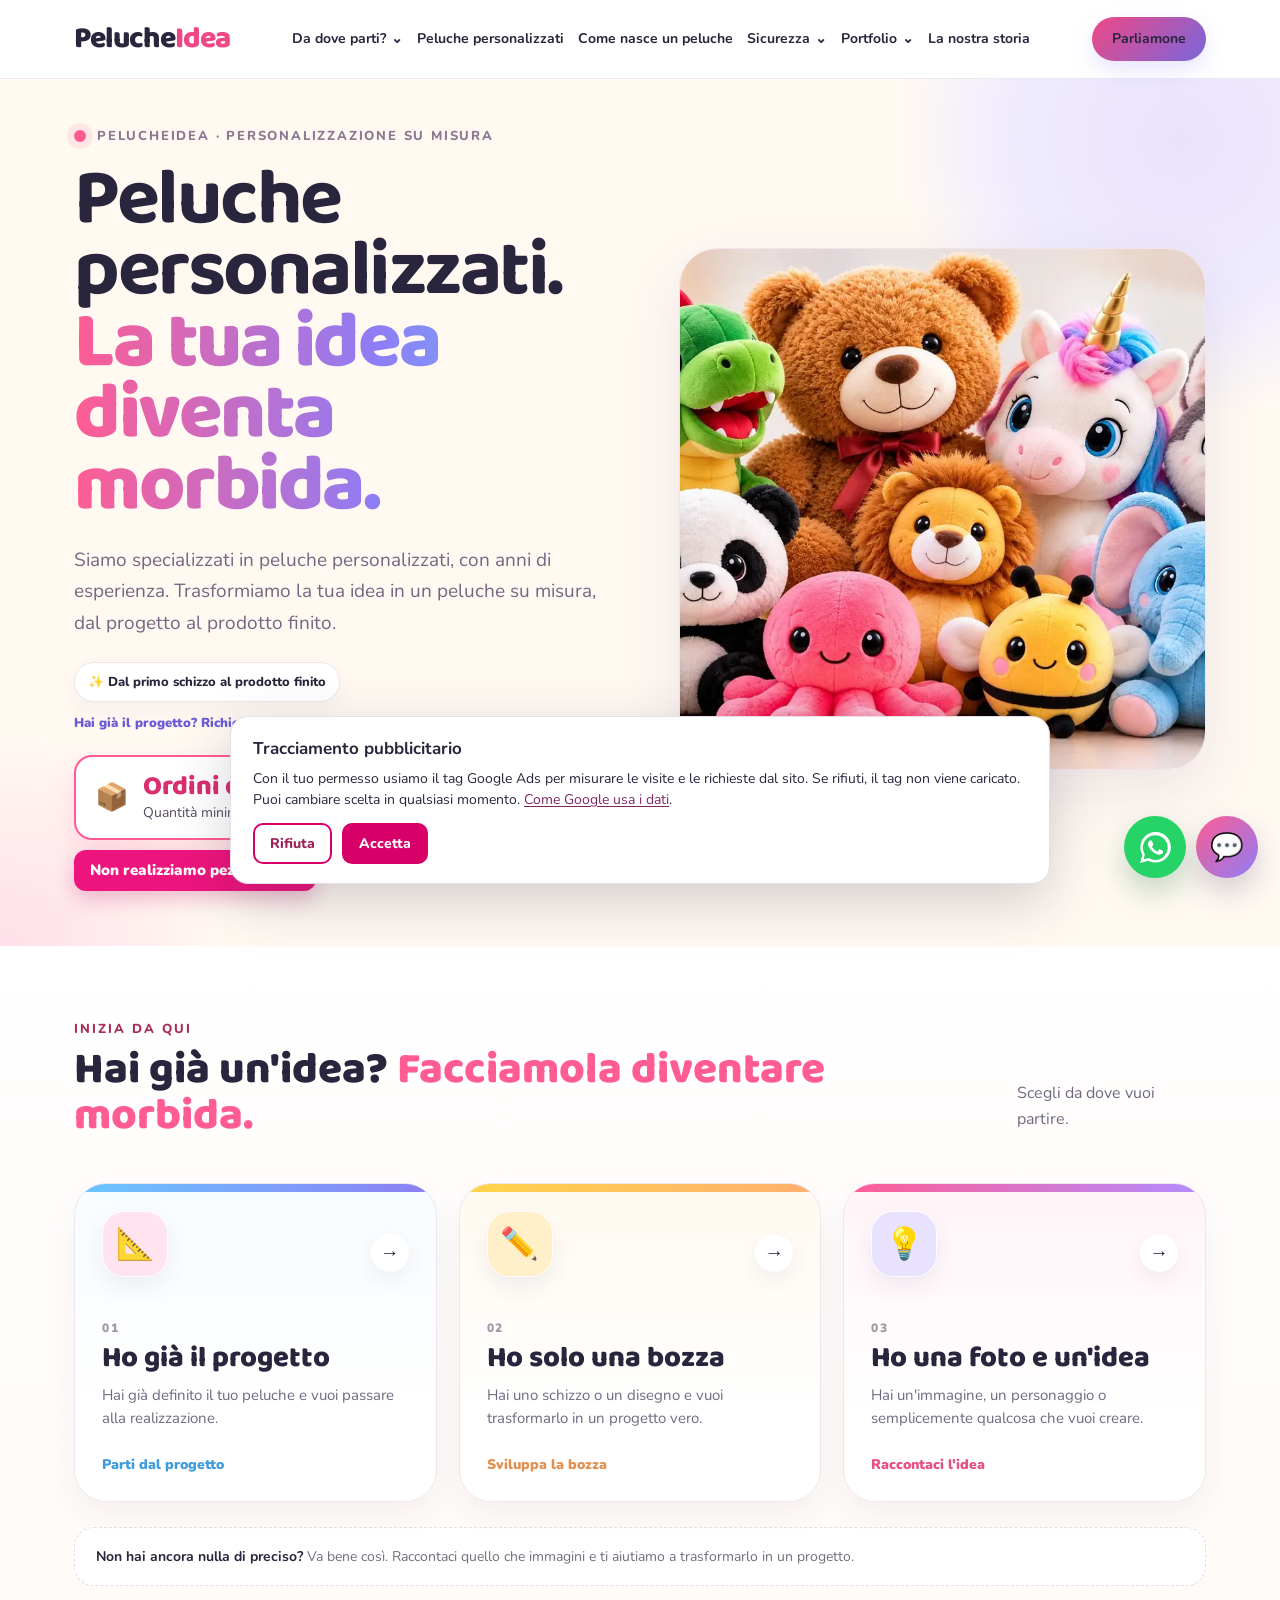
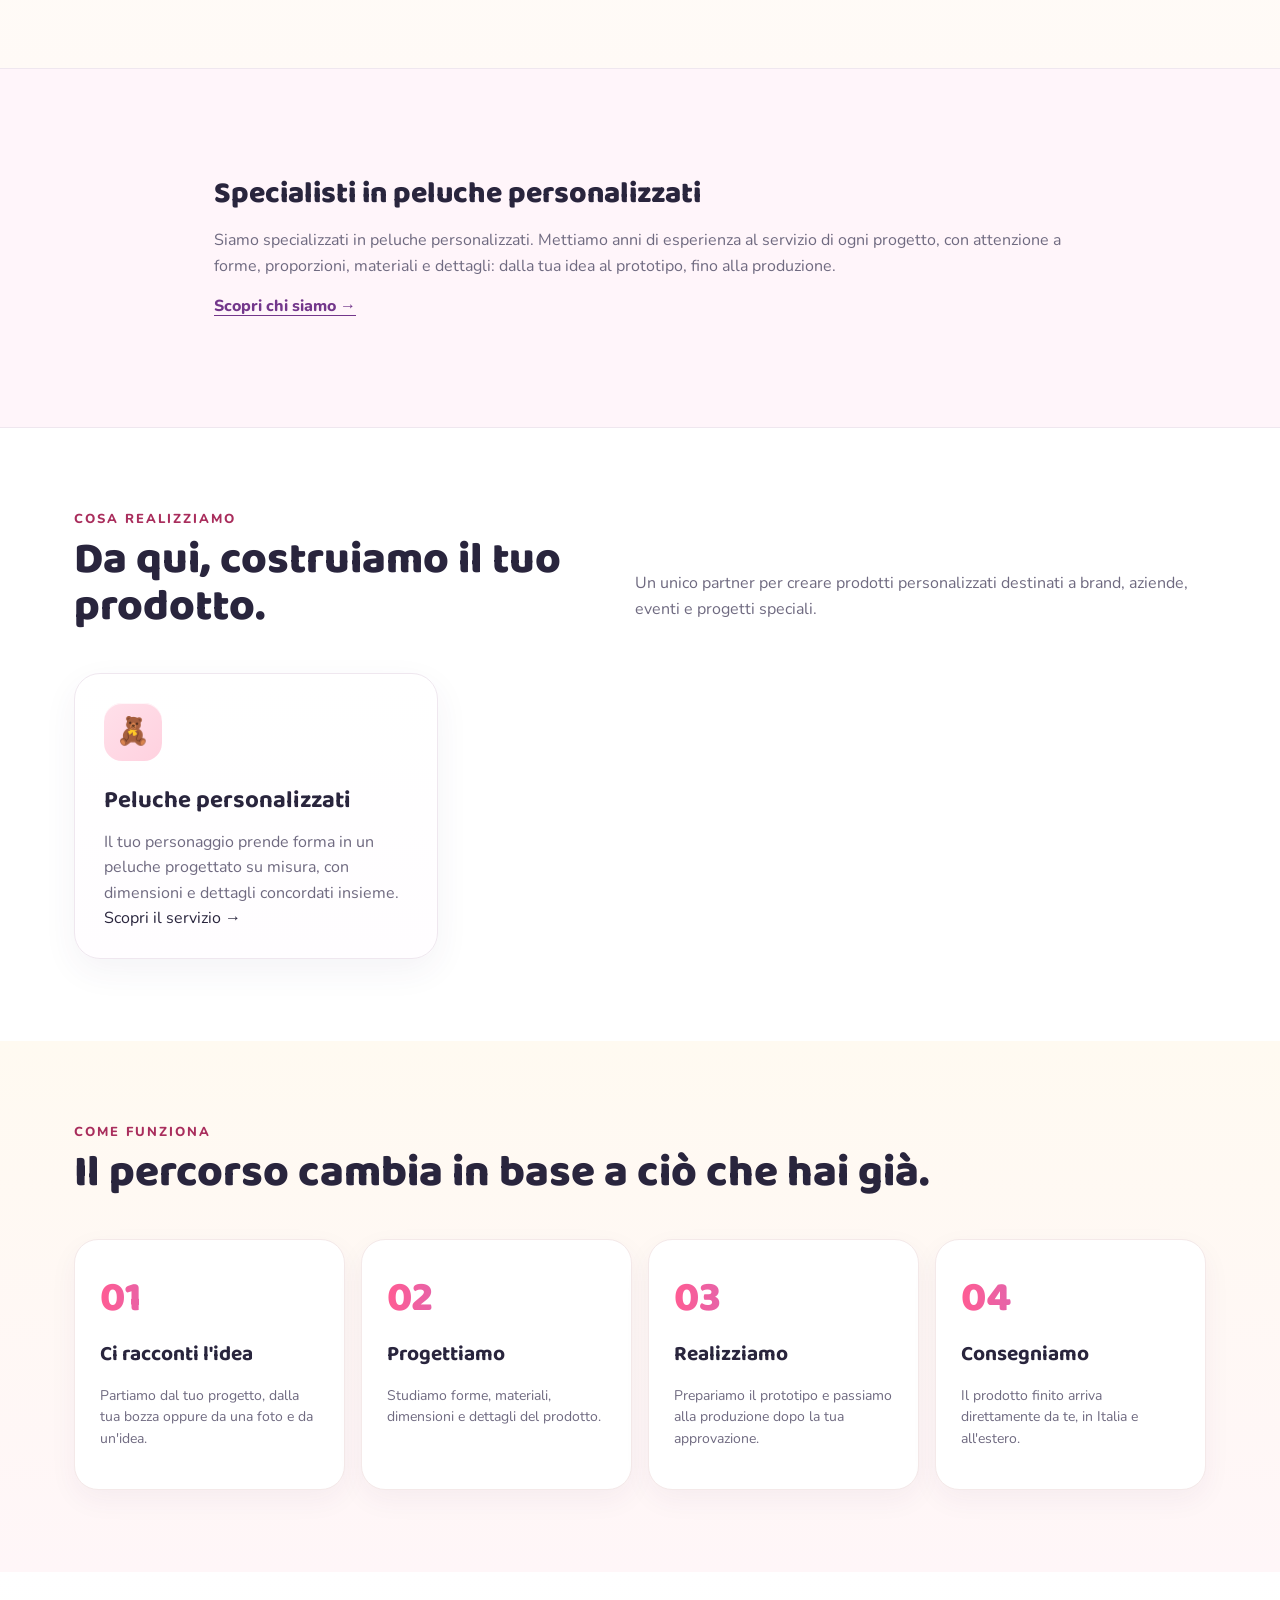
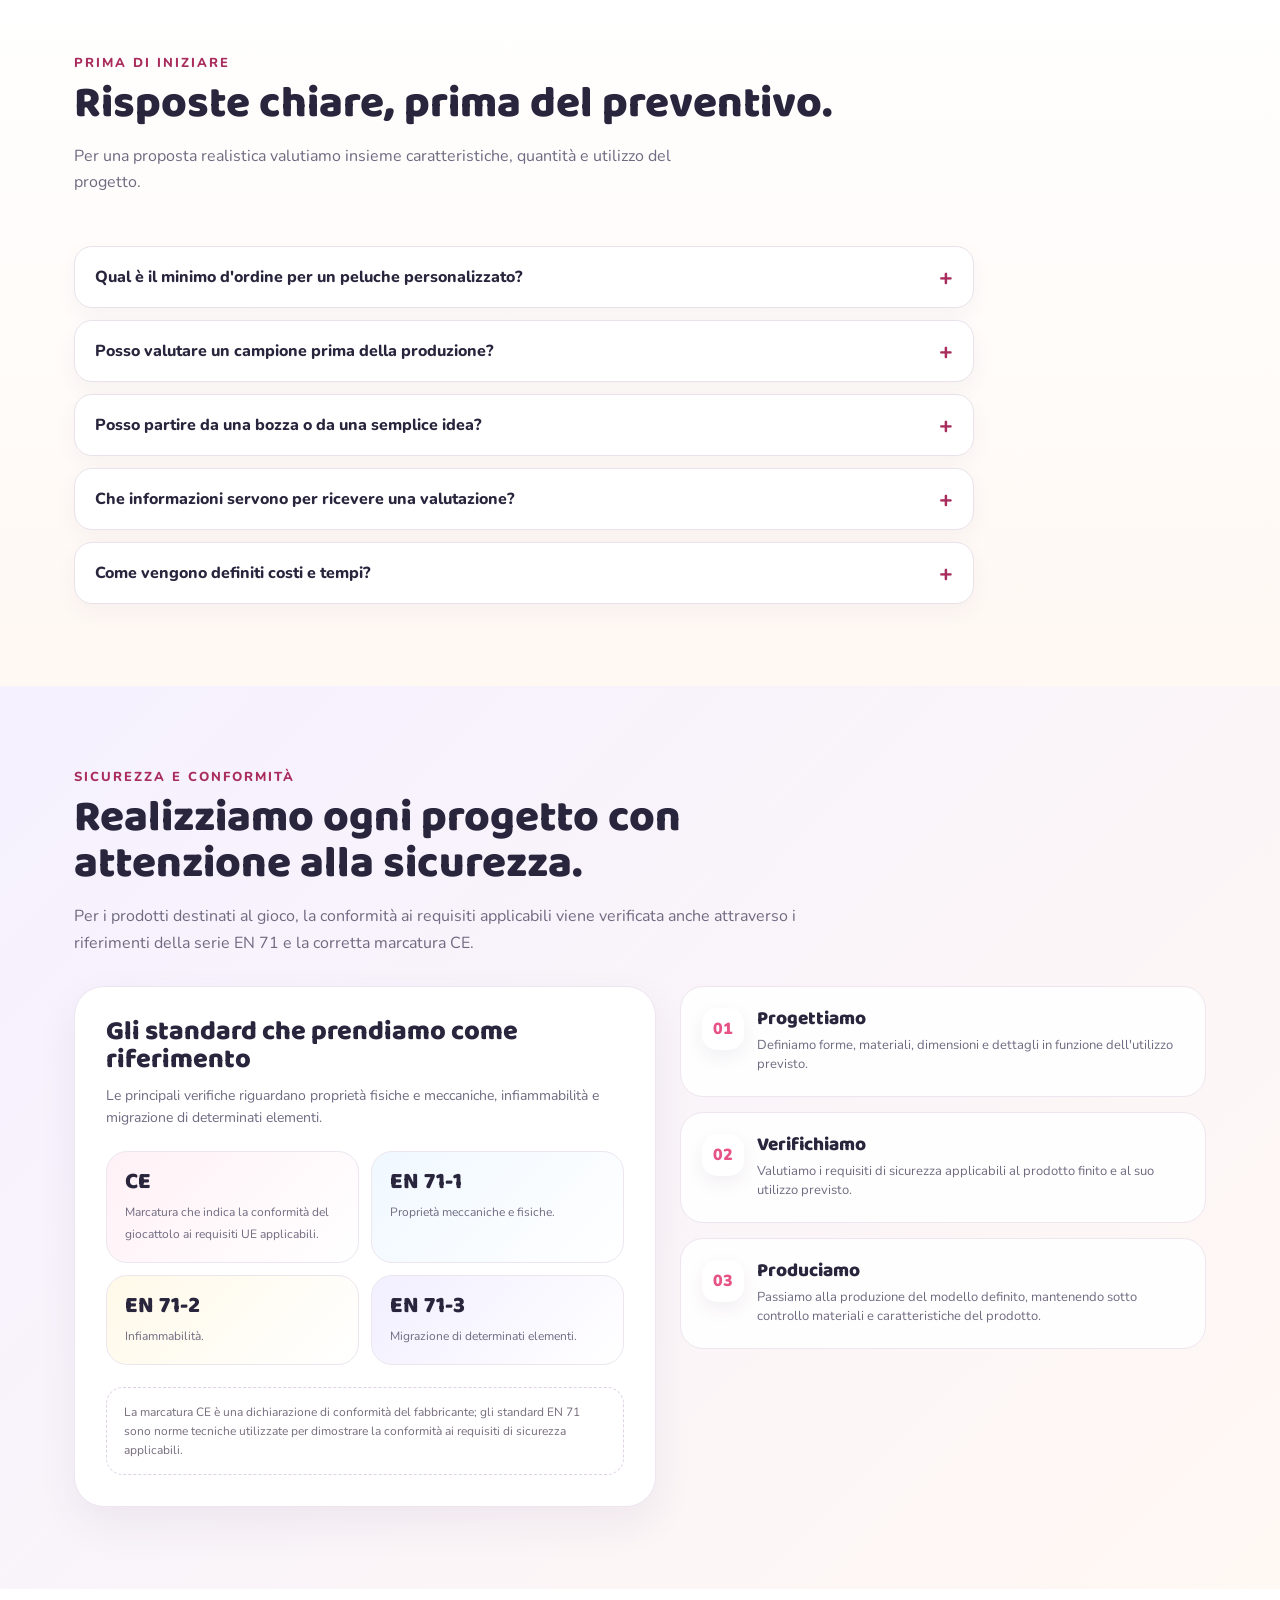
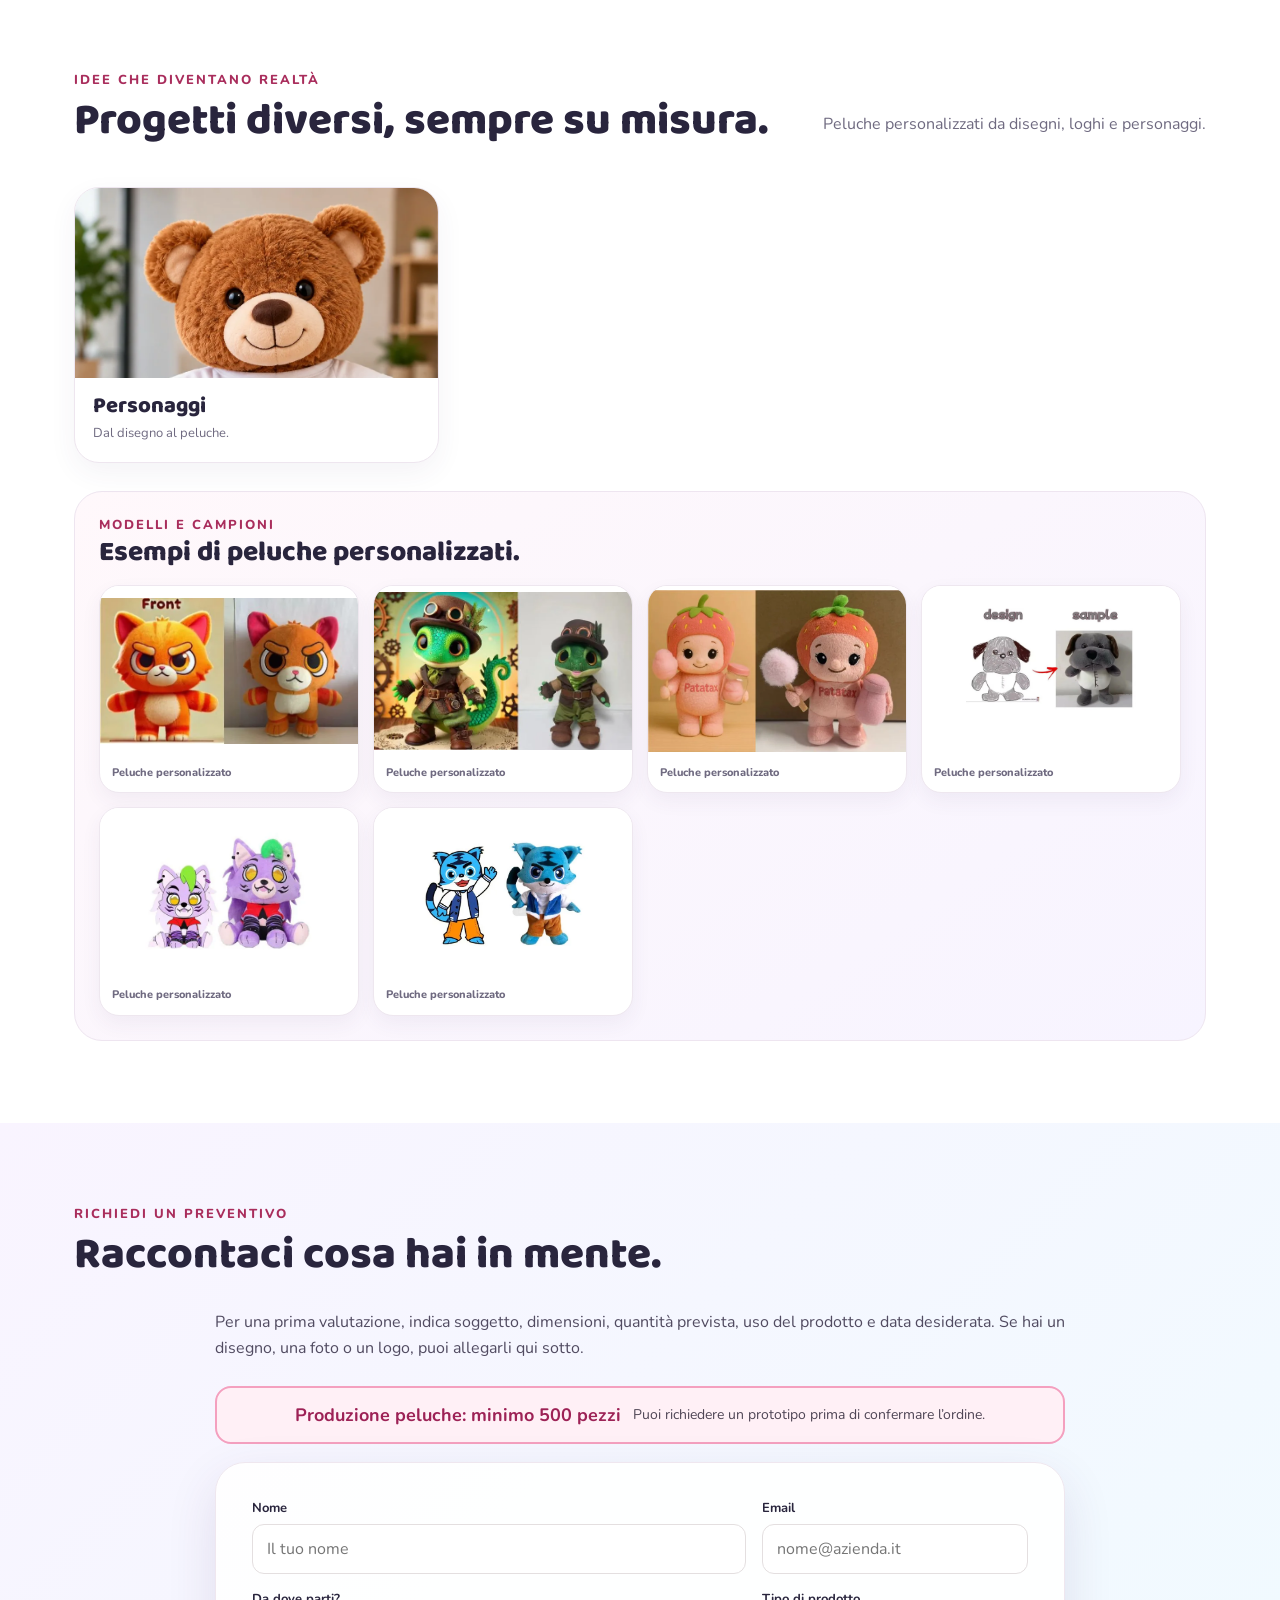
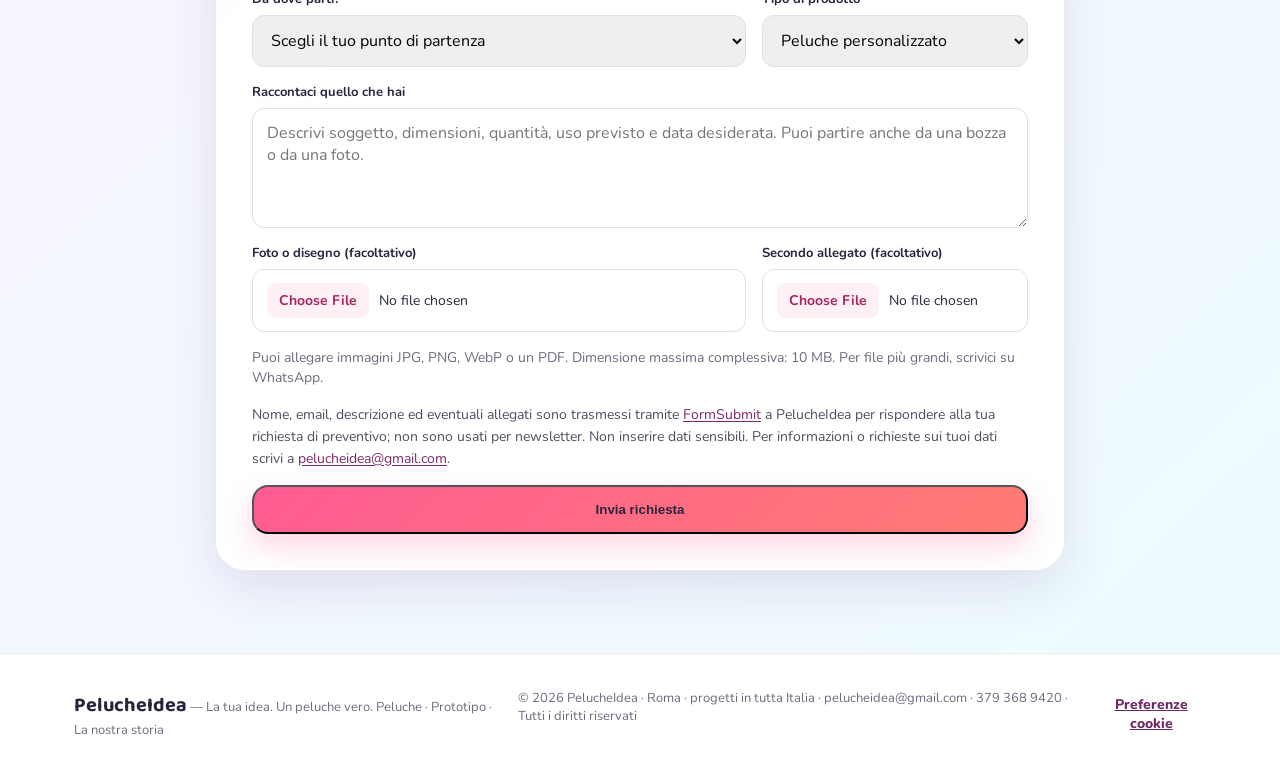
==== commit c5288858: "Use identical header dimensions and spacing across all pages" ====
--- a/index.html
+++ b/index.html
@@ -347,6 +347,7 @@
 .start-chooser{top:calc(var(--menu-bottom,78px) + 8px)}
 .start-chooser-box{max-height:calc(100dvh - var(--menu-bottom,78px) - 24px)}
 </style>
+<link rel="stylesheet" href="/assets/header.css?v=20261007-fixed">
 </head>
 <body>
 <header><div class="wrap nav"><a class="logo" href="#top">Peluche<span>Idea</span></a><nav id="primaryNav" aria-label="Navigazione principale">
--- a/assets/header.css
+++ b/assets/header.css
@@ -0,0 +1,12 @@
+/* One shared header layout on every page. */
+body>header{position:sticky;top:0;z-index:11000;background:#fff;border-bottom:1px solid #eee7ef;backdrop-filter:blur(16px)}
+body>header .wrap.nav{box-sizing:border-box;width:100%;max-width:1180px;margin:0 auto;min-height:78px;height:78px;padding:12px 24px;display:flex;align-items:center;justify-content:space-between;gap:24px;flex-wrap:nowrap;position:relative}
+body>header .logo{font:800 30px/1.4 'Baloo 2',sans-serif;letter-spacing:-1px;color:#29253d;text-decoration:none;flex-shrink:0}
+body>header .logo span{color:#f04885}
+body>header .nav nav{position:static;display:flex;align-items:center;justify-content:flex-start;flex-direction:row;flex-wrap:nowrap;gap:14px;padding:0;margin:0;overflow:visible;width:auto;max-width:none;border:0;border-radius:0;box-shadow:none;background:transparent}
+body>header .nav nav>a,body>header .nav nav>button{box-sizing:border-box;display:inline-flex;align-items:center;justify-content:center;gap:5px;min-height:40px;margin:0;padding:8px 0;border:0;border-radius:0;background:transparent;color:#29253d;font:700 14px/1.4 'Nunito',sans-serif;white-space:nowrap;text-decoration:none;transform:none;flex-shrink:0;cursor:pointer}
+body>header .nav nav>a:hover,body>header .nav nav>button:hover{color:#f04885;transform:none;text-decoration:none}
+body>header .navcta{box-sizing:border-box;flex-shrink:0;display:inline-flex;align-items:center;justify-content:center;margin:0;padding:12px 20px;border:0;border-radius:999px;background:linear-gradient(135deg,#f04885,#7866dc);color:#29253d;font:700 14px/1.4 'Nunito',sans-serif;white-space:nowrap;text-decoration:none;box-shadow:0 9px 22px rgba(142,125,245,.20)}
+body>header .mobile-menu-toggle{display:none}
+@media(max-width:1100px){body>header .wrap.nav{height:126px;min-height:126px;flex-wrap:wrap;gap:0 16px}body>header .nav nav{order:3;width:100%;max-width:100%;height:48px;overflow-x:auto;overflow-y:hidden;flex-shrink:0;align-items:center;gap:18px}body>header .nav nav>a,body>header .nav nav>button{padding:8px 0;min-height:40px}body>header .navcta{margin-left:auto}}
+@media(max-width:560px){body>header .wrap.nav{padding:12px 17px}}
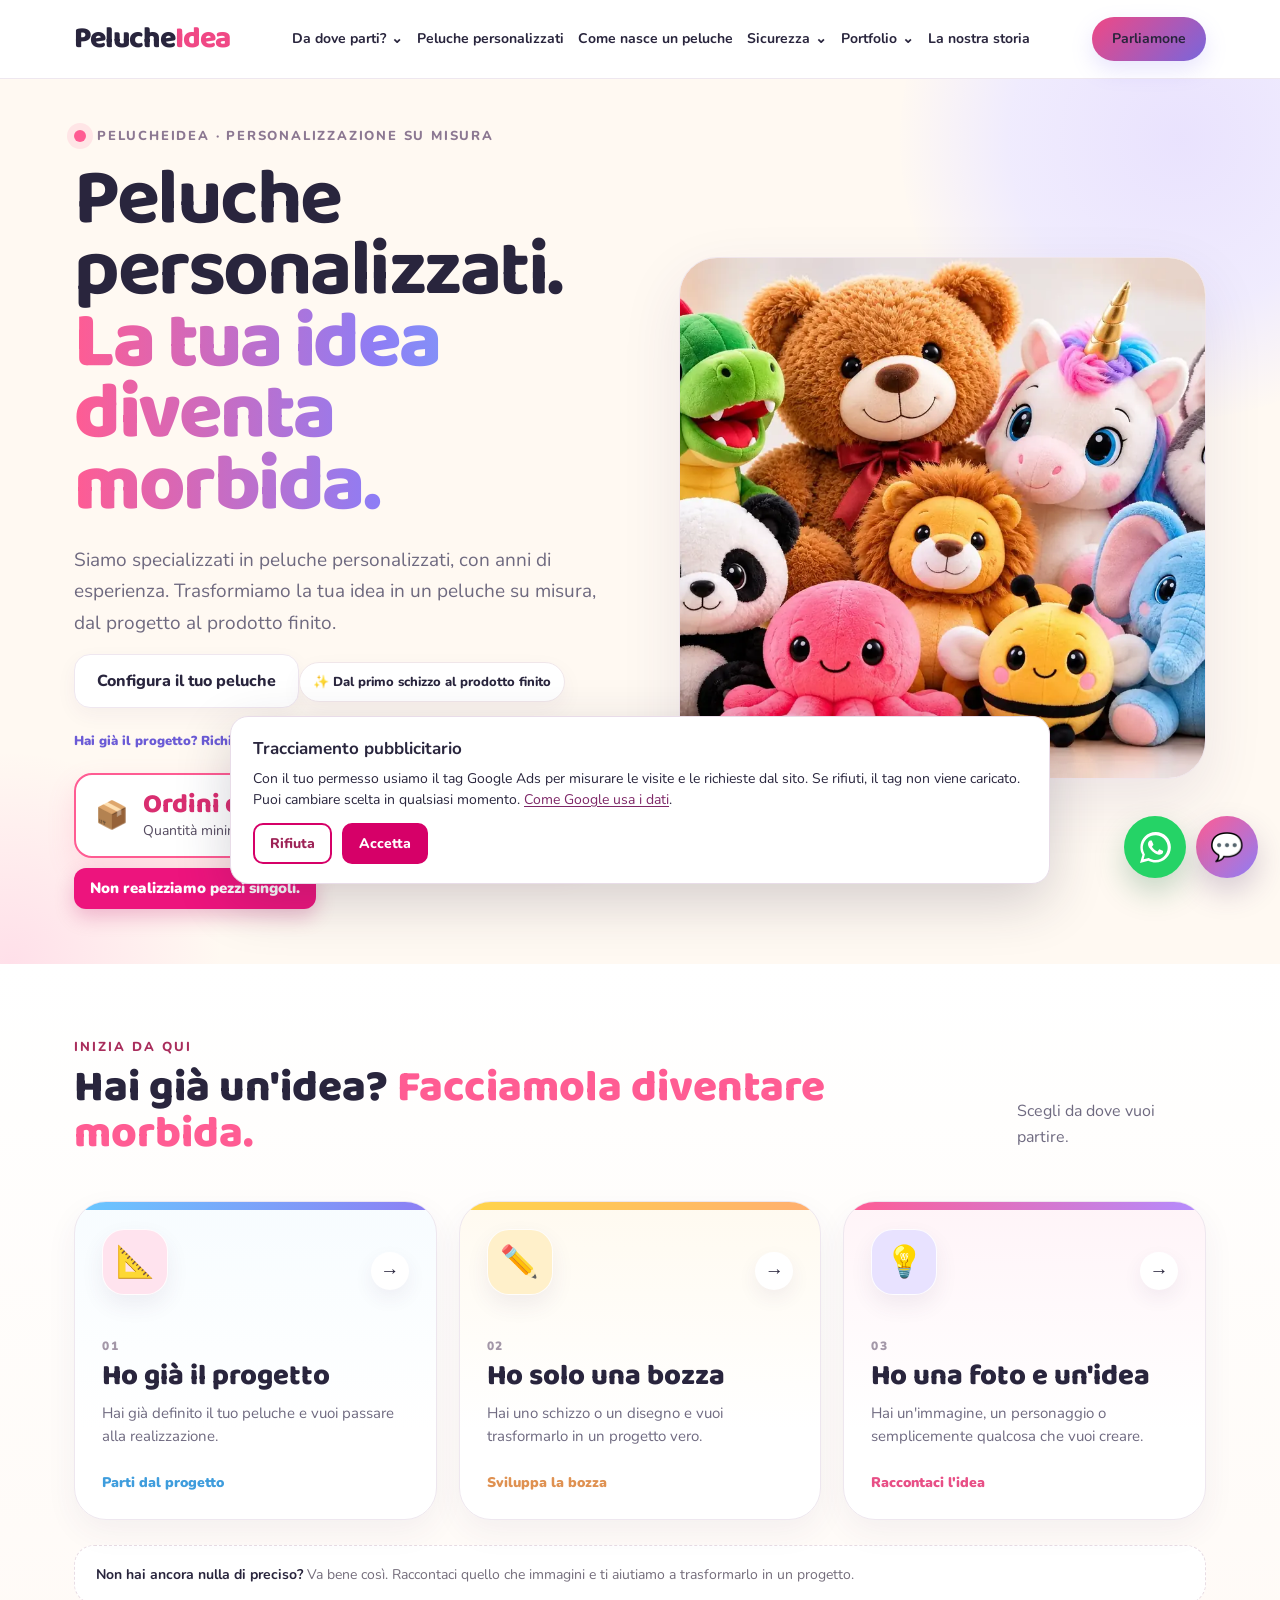
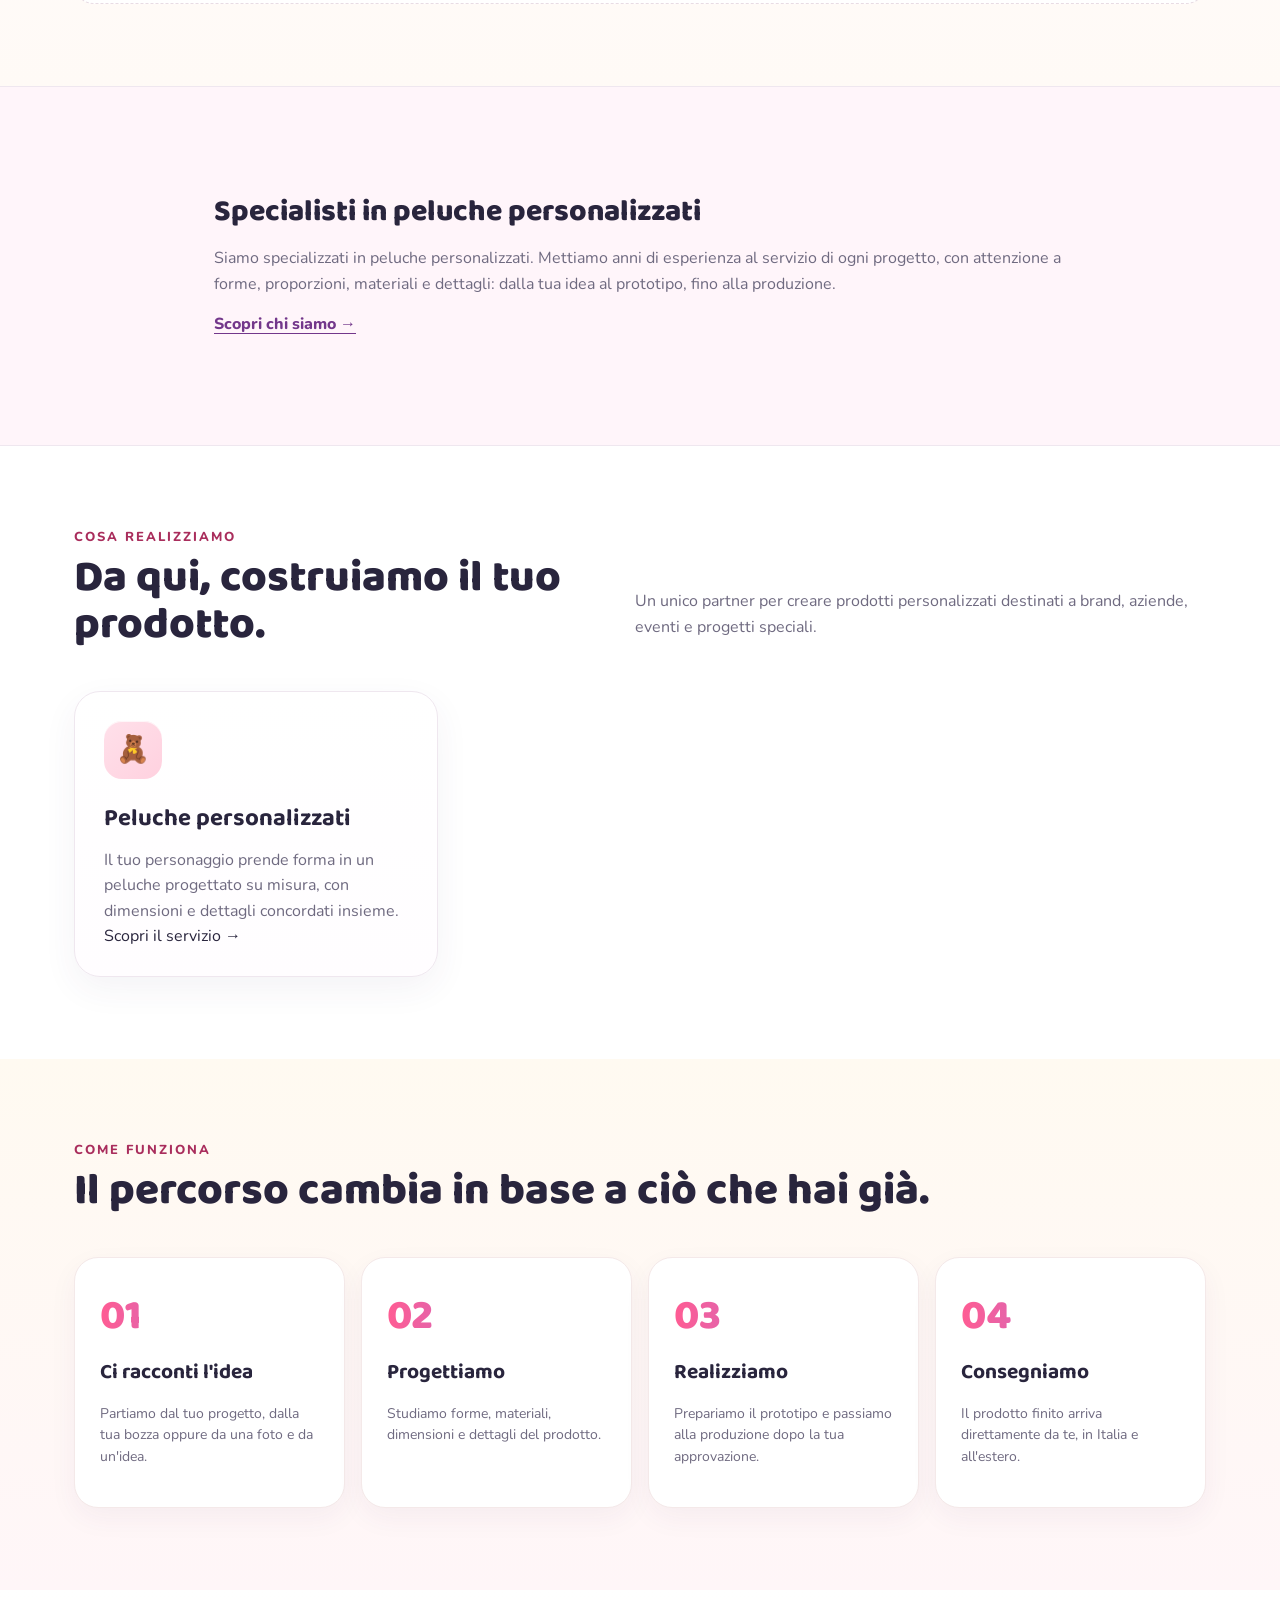
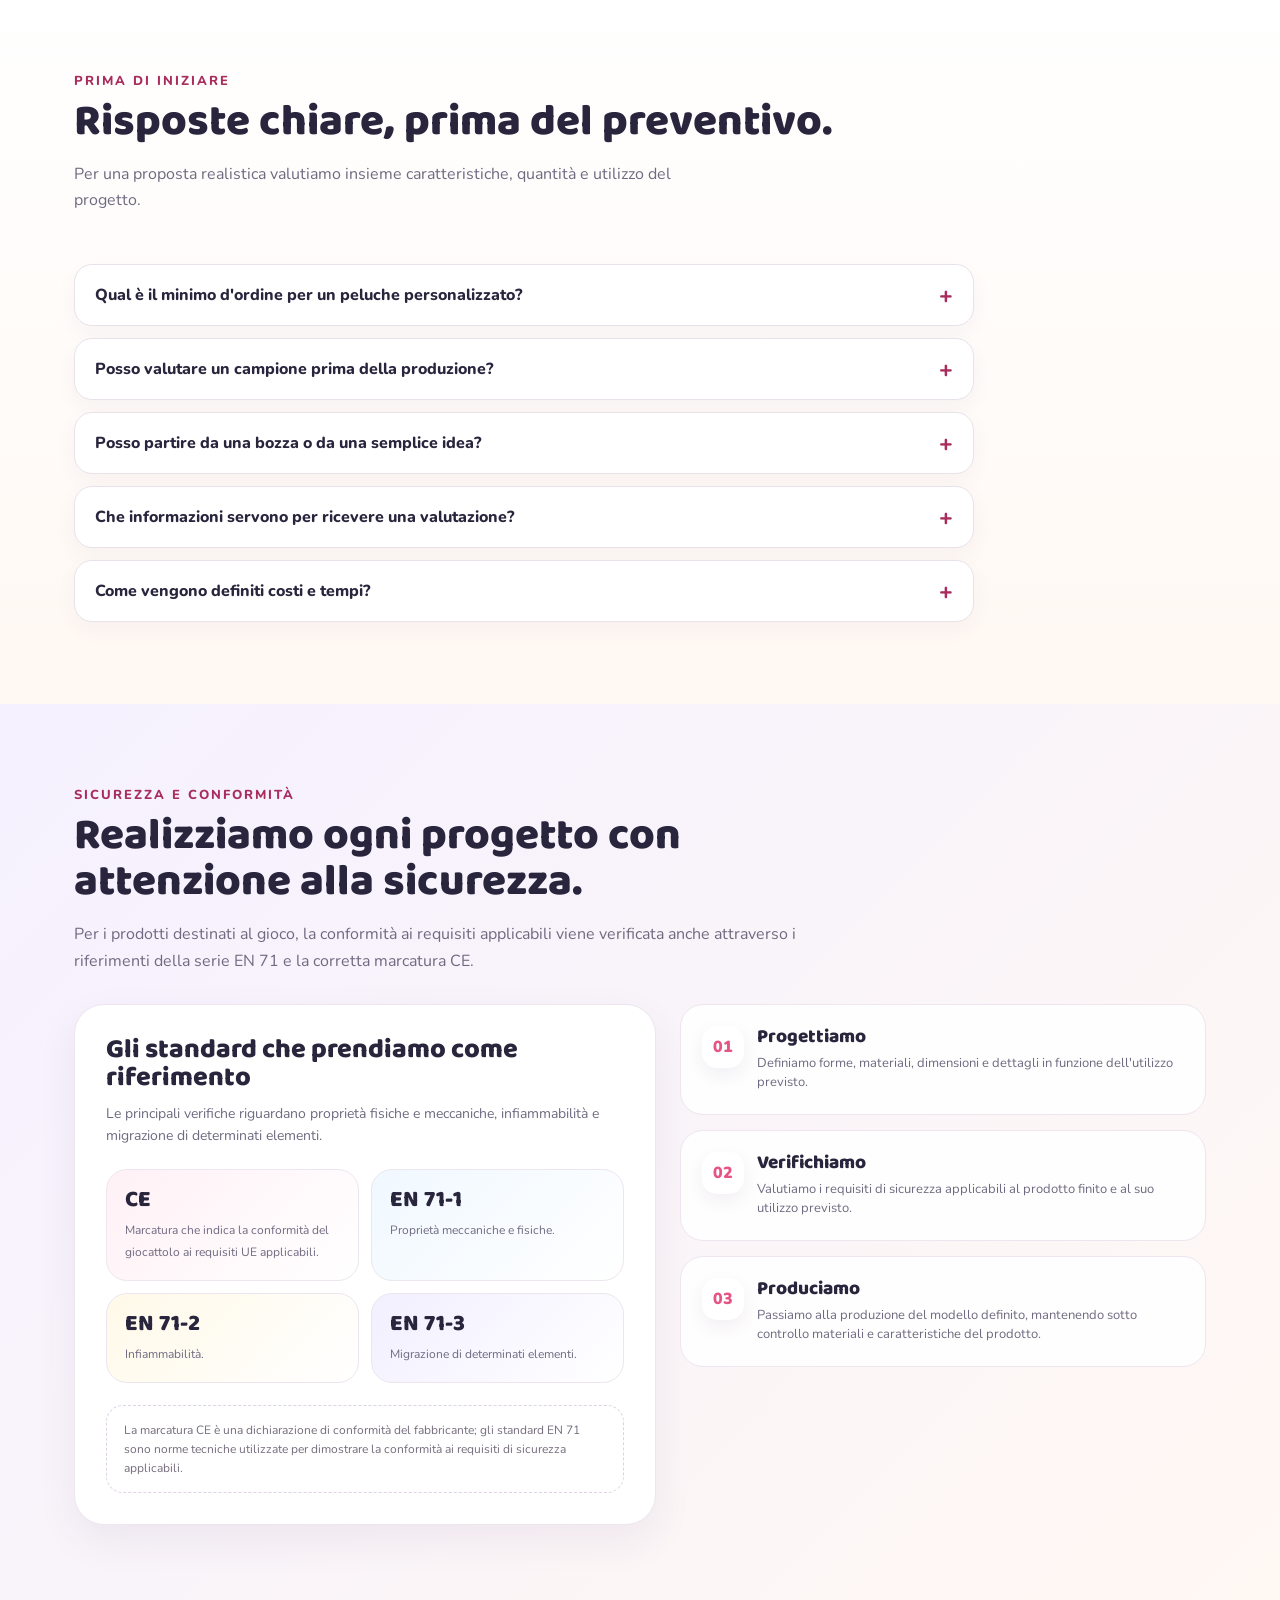
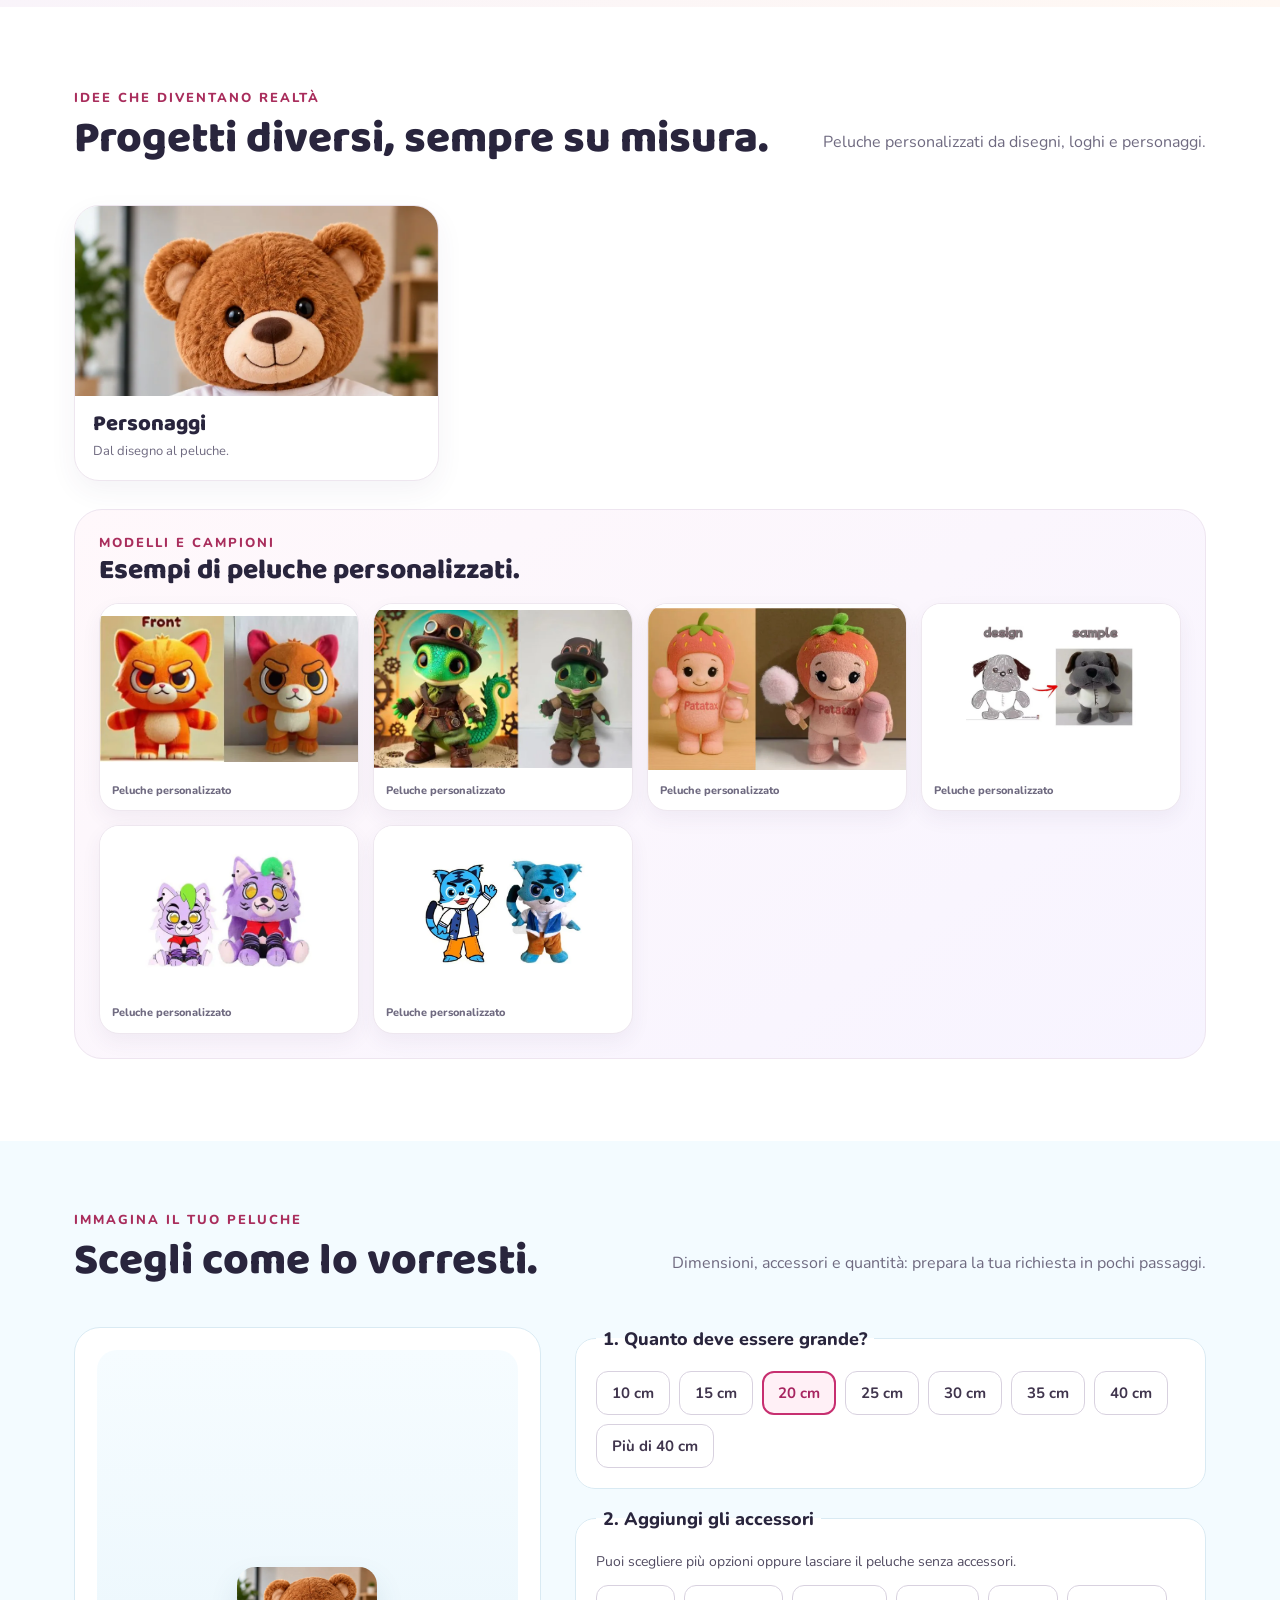
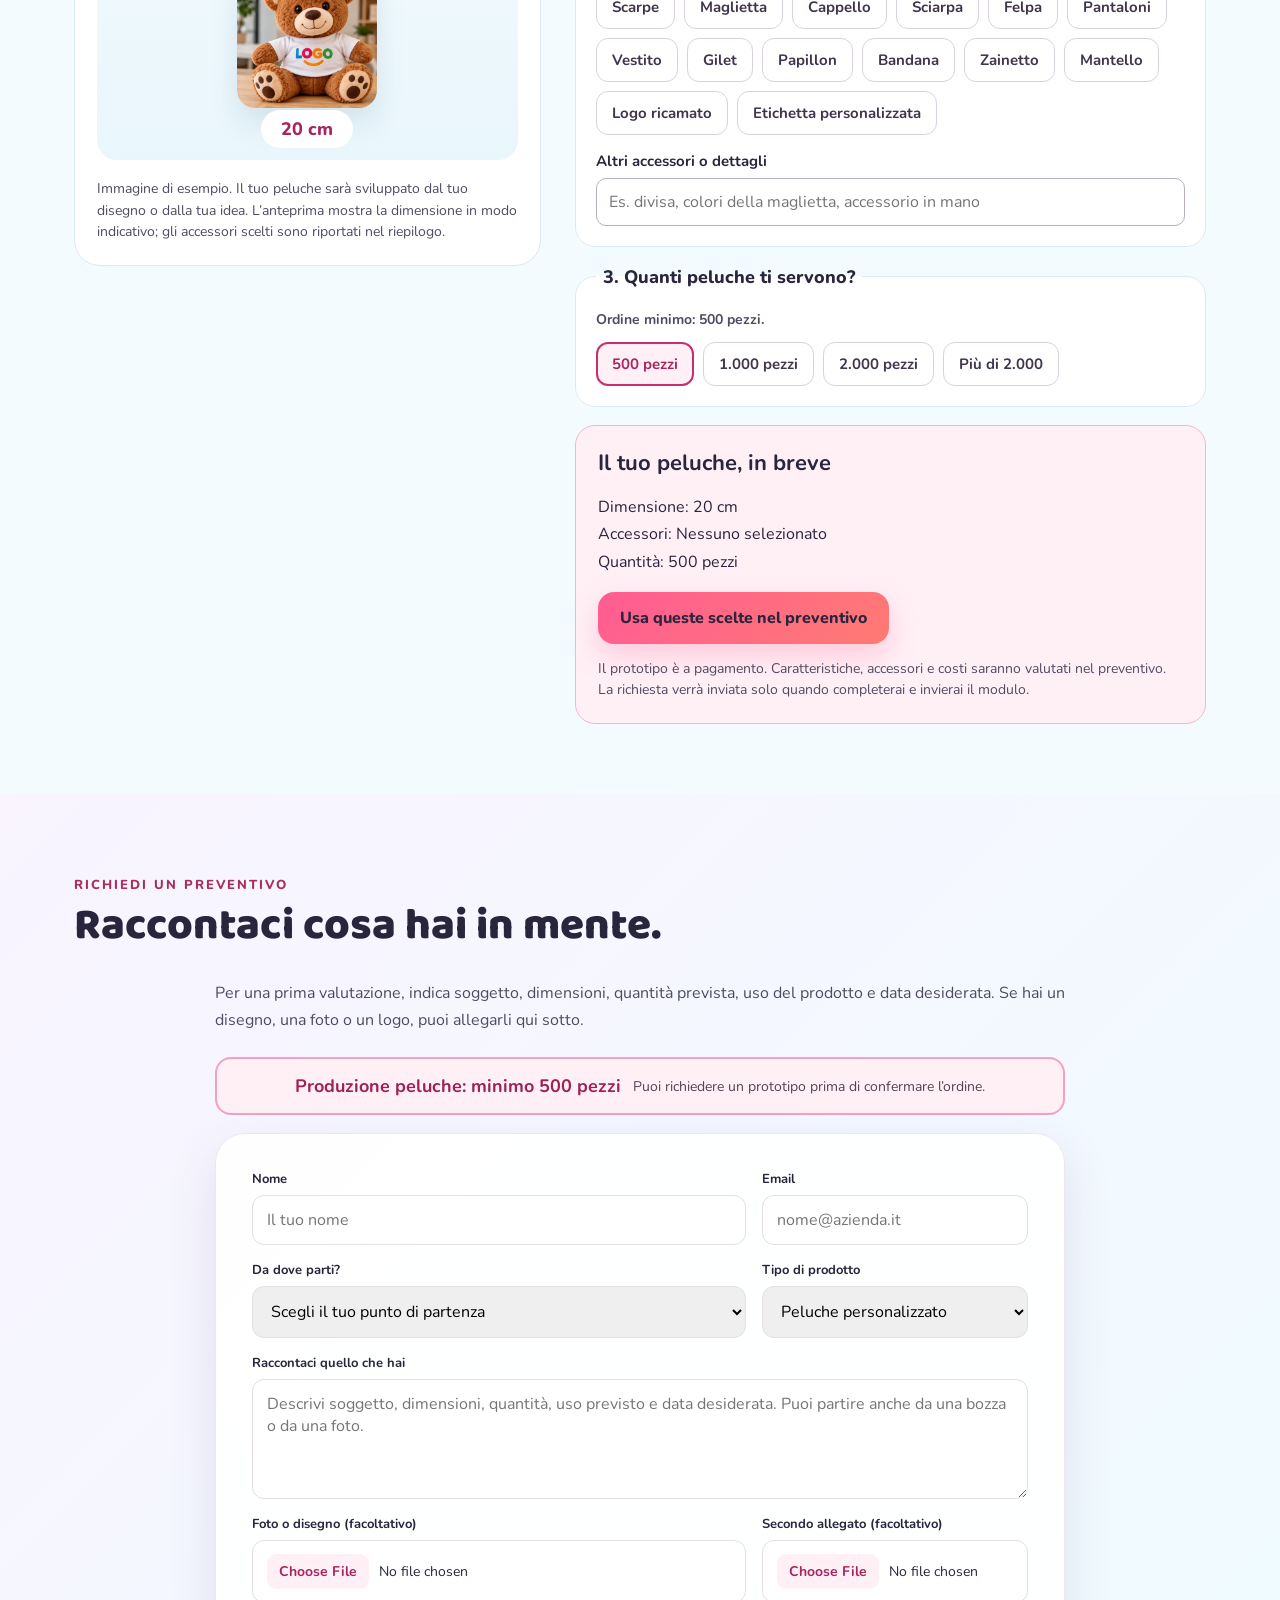
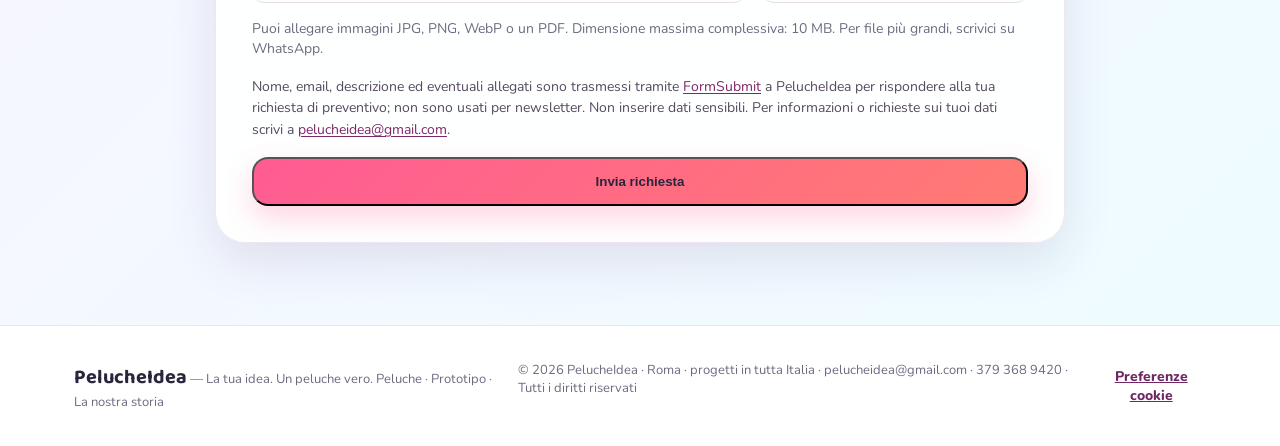
==== commit a9731746: "Add interactive plush size, accessory and quantity configurator linked to quote form" ====
--- a/index.html
+++ b/index.html
@@ -348,6 +348,7 @@
 .start-chooser-box{max-height:calc(100dvh - var(--menu-bottom,78px) - 24px)}
 </style>
 <link rel="stylesheet" href="/assets/header.css?v=20261007-fixed">
+<link rel="stylesheet" href="/assets/configurator.css?v=20261016">
 </head>
 <body>
 <header><div class="wrap nav"><a class="logo" href="#top">Peluche<span>Idea</span></a><nav id="primaryNav" aria-label="Navigazione principale">
@@ -366,7 +367,7 @@
       <div class="hero-brandline"><span class="brand-dot"></span><span class="hero-kicker">PelucheIdea · personalizzazione su misura</span></div>
       <h1><strong>Peluche personalizzati.</strong><em>La tua idea diventa morbida.</em></h1>
       <p>Siamo specializzati in peluche personalizzati, con anni di esperienza. Trasformiamo la tua idea in un peluche su misura, dal progetto al prodotto finito.</p>
-      <div class="hero-note">✨ Dal primo schizzo al prodotto finito</div><a href="#preventivo" class="prototype-inline" onclick="setStart('Ho già il progetto - voglio richiedere direttamente il prototipo')">Hai già il progetto? Richiedi direttamente il prototipo →</a>
+      <a class="btn secondary" href="#configura-peluche" style="margin:12px 0">Configura il tuo peluche</a><div class="hero-note">✨ Dal primo schizzo al prodotto finito</div><a href="#preventivo" class="prototype-inline" onclick="setStart('Ho già il progetto - voglio richiedere direttamente il prototipo')">Hai già il progetto? Richiedi direttamente il prototipo →</a>
       <div class="minimum-order" role="note"><span class="minimum-icon" aria-hidden="true">📦</span><div><strong>Ordini da 500 pezzi</strong><span class="minimum-detail">Quantità minima per la produzione di peluche personalizzati.</span></div></div>
       <div class="single-piece-notice" role="note">Non realizziamo pezzi singoli.</div>
     </div>
@@ -517,6 +518,15 @@
 </section>
 
 
+<section id="configura-peluche" class="plush-config" aria-labelledby="configTitle">
+<div class="wrap"><div class="section-head"><div><div class="kicker">Immagina il tuo peluche</div><h2 id="configTitle">Scegli come lo vorresti.</h2></div><p class="lead">Dimensioni, accessori e quantità: prepara la tua richiesta in pochi passaggi.</p></div>
+<div class="config-layout"><div class="config-preview"><div class="config-stage"><img id="configBear" src="/assets/images/peluche-con-logo.webp" width="881" height="887" loading="lazy" alt="Orsetto di esempio per confrontare le dimensioni del peluche"><span class="config-size-badge" id="configSizeBadge">20 cm</span></div><p>Immagine di esempio. Il tuo peluche sarà sviluppato dal tuo disegno o dalla tua idea. L’anteprima mostra la dimensione in modo indicativo; gli accessori scelti sono riportati nel riepilogo.</p></div>
+<div class="config-controls">
+<fieldset><legend>1. Quanto deve essere grande?</legend><div class="config-options" id="configSizes"><label><input type="radio" name="config_size" value="10" ><span>10 cm</span></label><label><input type="radio" name="config_size" value="15" ><span>15 cm</span></label><label><input type="radio" name="config_size" value="20" checked ><span>20 cm</span></label><label><input type="radio" name="config_size" value="25" ><span>25 cm</span></label><label><input type="radio" name="config_size" value="30" ><span>30 cm</span></label><label><input type="radio" name="config_size" value="35" ><span>35 cm</span></label><label><input type="radio" name="config_size" value="40" ><span>40 cm</span></label><label><input type="radio" name="config_size" value="custom"><span>Più di 40 cm</span></label></div><label class="config-custom" id="configSizeCustom" hidden>Dimensione desiderata (cm)<input type="number" id="configSizeInput" min="41" step="1" value="50" inputmode="numeric"></label></fieldset>
+<fieldset><legend>2. Aggiungi gli accessori</legend><p class="config-help">Puoi scegliere più opzioni oppure lasciare il peluche senza accessori.</p><div class="config-options config-accessories"><label><input type="checkbox" name="config_accessory" value="Scarpe"><span>Scarpe</span></label><label><input type="checkbox" name="config_accessory" value="Maglietta"><span>Maglietta</span></label><label><input type="checkbox" name="config_accessory" value="Cappello"><span>Cappello</span></label><label><input type="checkbox" name="config_accessory" value="Sciarpa"><span>Sciarpa</span></label><label><input type="checkbox" name="config_accessory" value="Felpa"><span>Felpa</span></label><label><input type="checkbox" name="config_accessory" value="Pantaloni"><span>Pantaloni</span></label><label><input type="checkbox" name="config_accessory" value="Vestito"><span>Vestito</span></label><label><input type="checkbox" name="config_accessory" value="Gilet"><span>Gilet</span></label><label><input type="checkbox" name="config_accessory" value="Papillon"><span>Papillon</span></label><label><input type="checkbox" name="config_accessory" value="Bandana"><span>Bandana</span></label><label><input type="checkbox" name="config_accessory" value="Zainetto"><span>Zainetto</span></label><label><input type="checkbox" name="config_accessory" value="Mantello"><span>Mantello</span></label><label><input type="checkbox" name="config_accessory" value="Logo ricamato"><span>Logo ricamato</span></label><label><input type="checkbox" name="config_accessory" value="Etichetta personalizzata"><span>Etichetta personalizzata</span></label></div><label class="config-custom">Altri accessori o dettagli<input type="text" id="configOther" maxlength="300" placeholder="Es. divisa, colori della maglietta, accessorio in mano"></label></fieldset>
+<fieldset><legend>3. Quanti peluche ti servono?</legend><p class="config-help"><strong>Ordine minimo: 500 pezzi.</strong></p><div class="config-options"><label><input type="radio" name="config_quantity" value="500" checked ><span>500 pezzi</span></label><label><input type="radio" name="config_quantity" value="1000" ><span>1.000 pezzi</span></label><label><input type="radio" name="config_quantity" value="2000" ><span>2.000 pezzi</span></label><label><input type="radio" name="config_quantity" value="custom"><span>Più di 2.000</span></label></div><label class="config-custom" id="configQtyCustom" hidden>Quantità desiderata<input type="number" id="configQtyInput" min="2001" step="1" value="2500" inputmode="numeric"></label></fieldset>
+<div class="config-summary"><h3>Il tuo peluche, in breve</h3><p id="configSummary" role="status" aria-live="polite"></p><p class="config-error" id="configError" role="alert" hidden></p><button type="button" class="btn primary" id="configApply">Usa queste scelte nel preventivo</button><p class="config-help">Il prototipo è a pagamento. Caratteristiche, accessori e costi saranno valutati nel preventivo. La richiesta verrà inviata solo quando completerai e invierai il modulo.</p></div>
+</div></div></div></section>
 <section class="form-section" id="preventivo"><div class="wrap"><div class="section-head"><div><div class="kicker">Richiedi un preventivo</div><h2>Raccontaci cosa hai in mente.</h2></div></div><p class="quote-guidance">Per una prima valutazione, indica soggetto, dimensioni, quantità prevista, uso del prodotto e data desiderata. Se hai un disegno, una foto o un logo, puoi allegarli qui sotto.</p><div class="minimum-reminder"><strong>Produzione peluche: minimo 500 pezzi</strong><span>Puoi richiedere un prototipo prima di confermare l’ordine.</span></div><form class="formbox" id="quoteForm" action="https://formsubmit.co/pelucheidea@gmail.com" method="POST" enctype="multipart/form-data" onsubmit="return validateQuoteFiles()">
   <input type="hidden" name="_subject" value="Nuova richiesta preventivo — PelucheIdea">
   <input type="hidden" name="_template" value="table">
@@ -968,4 +978,5 @@
  const section=new URLSearchParams(location.search).get('section');
  if(section==='sicurezza') document.querySelector('[data-page-modal="sicurezzaModal"]').click();
 })();
-</script></body></html>
+</script><script src="/assets/configurator.js?v=20261016" defer></script>
+</body></html>
--- a/assets/configurator.css
+++ b/assets/configurator.css
@@ -0,0 +1,2 @@
+
+.plush-config{padding:70px 0;background:#f3fbff;scroll-margin-top:140px}.config-layout{display:grid;grid-template-columns:minmax(0,.85fr) minmax(0,1.15fr);gap:34px;align-items:start}.config-preview{position:sticky;top:100px;background:#fff;padding:22px;border:1px solid #d9eaf3;border-radius:26px}.config-stage{height:410px;display:flex;align-items:flex-end;justify-content:center;position:relative;padding:20px 0 52px;background:linear-gradient(#f6fcff,#e9f6fc);border-radius:20px;overflow:hidden}.config-stage img{width:33.333%;height:auto;max-height:335px;object-fit:contain;border-radius:18px;box-shadow:0 14px 28px #35637d21;transition:width .45s ease}.config-size-badge{position:absolute;bottom:12px;background:#fff;color:#a72560;padding:7px 20px;border-radius:30px;font-size:18px;font-weight:800}.config-preview p,.config-help{font-size:14px;line-height:1.55;color:#514b61}.config-preview p{margin:18px 0 0}.config-controls{min-width:0}.config-controls fieldset{border:1px solid #d9eaf3;background:#fff;padding:20px;border-radius:20px;margin:0 0 18px;min-width:0}.config-controls legend{font-size:18px;font-weight:800;padding:0 7px;color:#29253d}.config-options{display:flex;flex-wrap:wrap;gap:9px}.config-options label{position:relative;cursor:pointer}.config-options input{position:absolute;opacity:0;width:1px;height:1px}.config-options span{display:block;padding:11px 15px;background:#fff;border:1px solid #d8d1df;border-radius:12px;font-size:15px;font-weight:700;color:#40354d;transition:background .15s}.config-options input:checked+span{background:#fff0f6;border:2px solid #c72f70;padding:10px 14px;color:#a72560}.config-options input:focus-visible+span{outline:3px solid #7866dc;outline-offset:3px}.config-custom{display:flex;flex-direction:column;gap:7px;margin-top:16px;font-size:15px;font-weight:700}.config-custom[hidden],.config-error[hidden]{display:none}.config-custom input{width:100%;padding:12px;border:1px solid #b9aec6;border-radius:10px;font:16px Nunito,sans-serif}.config-summary{background:#fff0f6;border:1px solid #f0b8cf;border-radius:20px;padding:22px}.config-summary h3{margin:0 0 10px;font-size:22px}.config-summary #configSummary{white-space:pre-line;line-height:1.7;font-size:16px}.config-error{color:#a51f45;font-weight:800}.config-summary .btn{cursor:pointer;font:800 16px Nunito,sans-serif;border:0;min-height:48px}.config-help{margin:0 0 12px}.config-summary .config-help{margin:14px 0 0}@media(max-width:850px){.config-layout{grid-template-columns:1fr}.config-preview{position:static}.config-stage{height:350px}.config-stage img{max-height:280px}.plush-config{padding:45px 0}}@media(prefers-reduced-motion:reduce){.config-stage img{transition:none}}
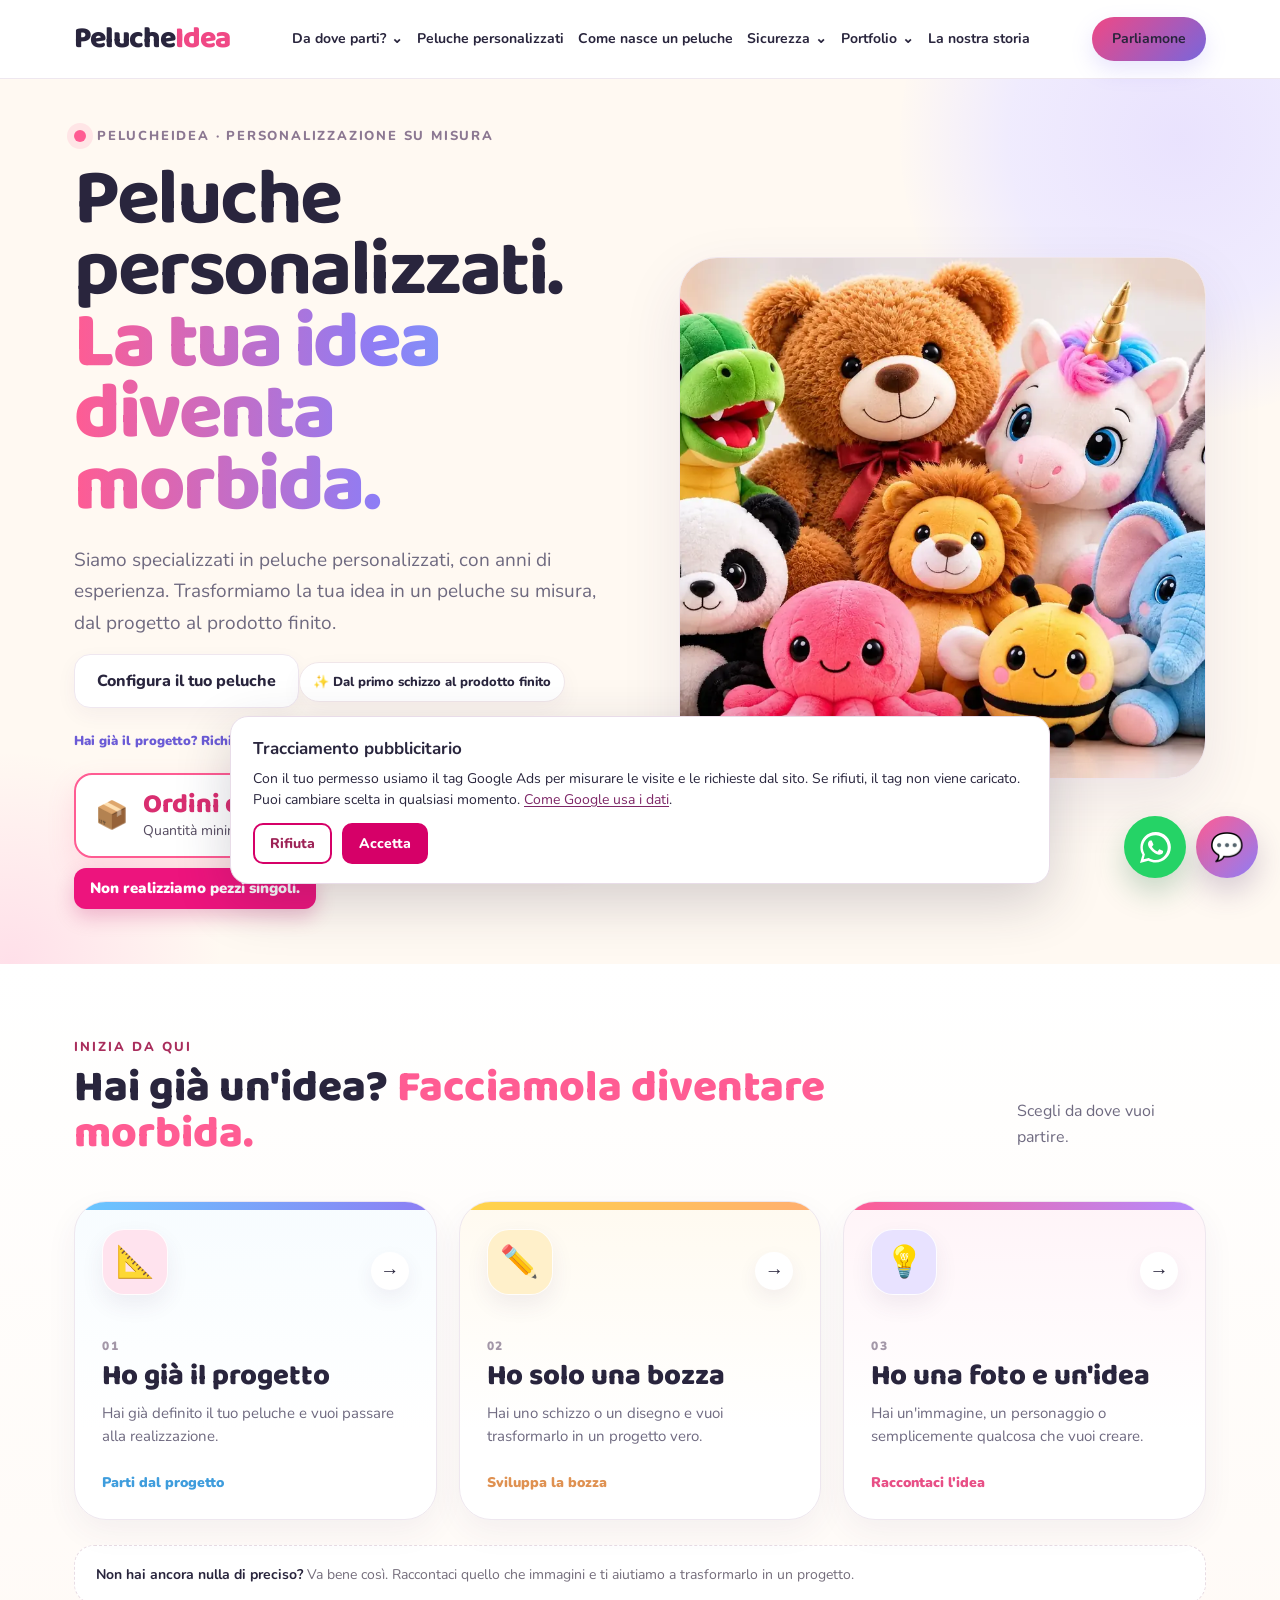
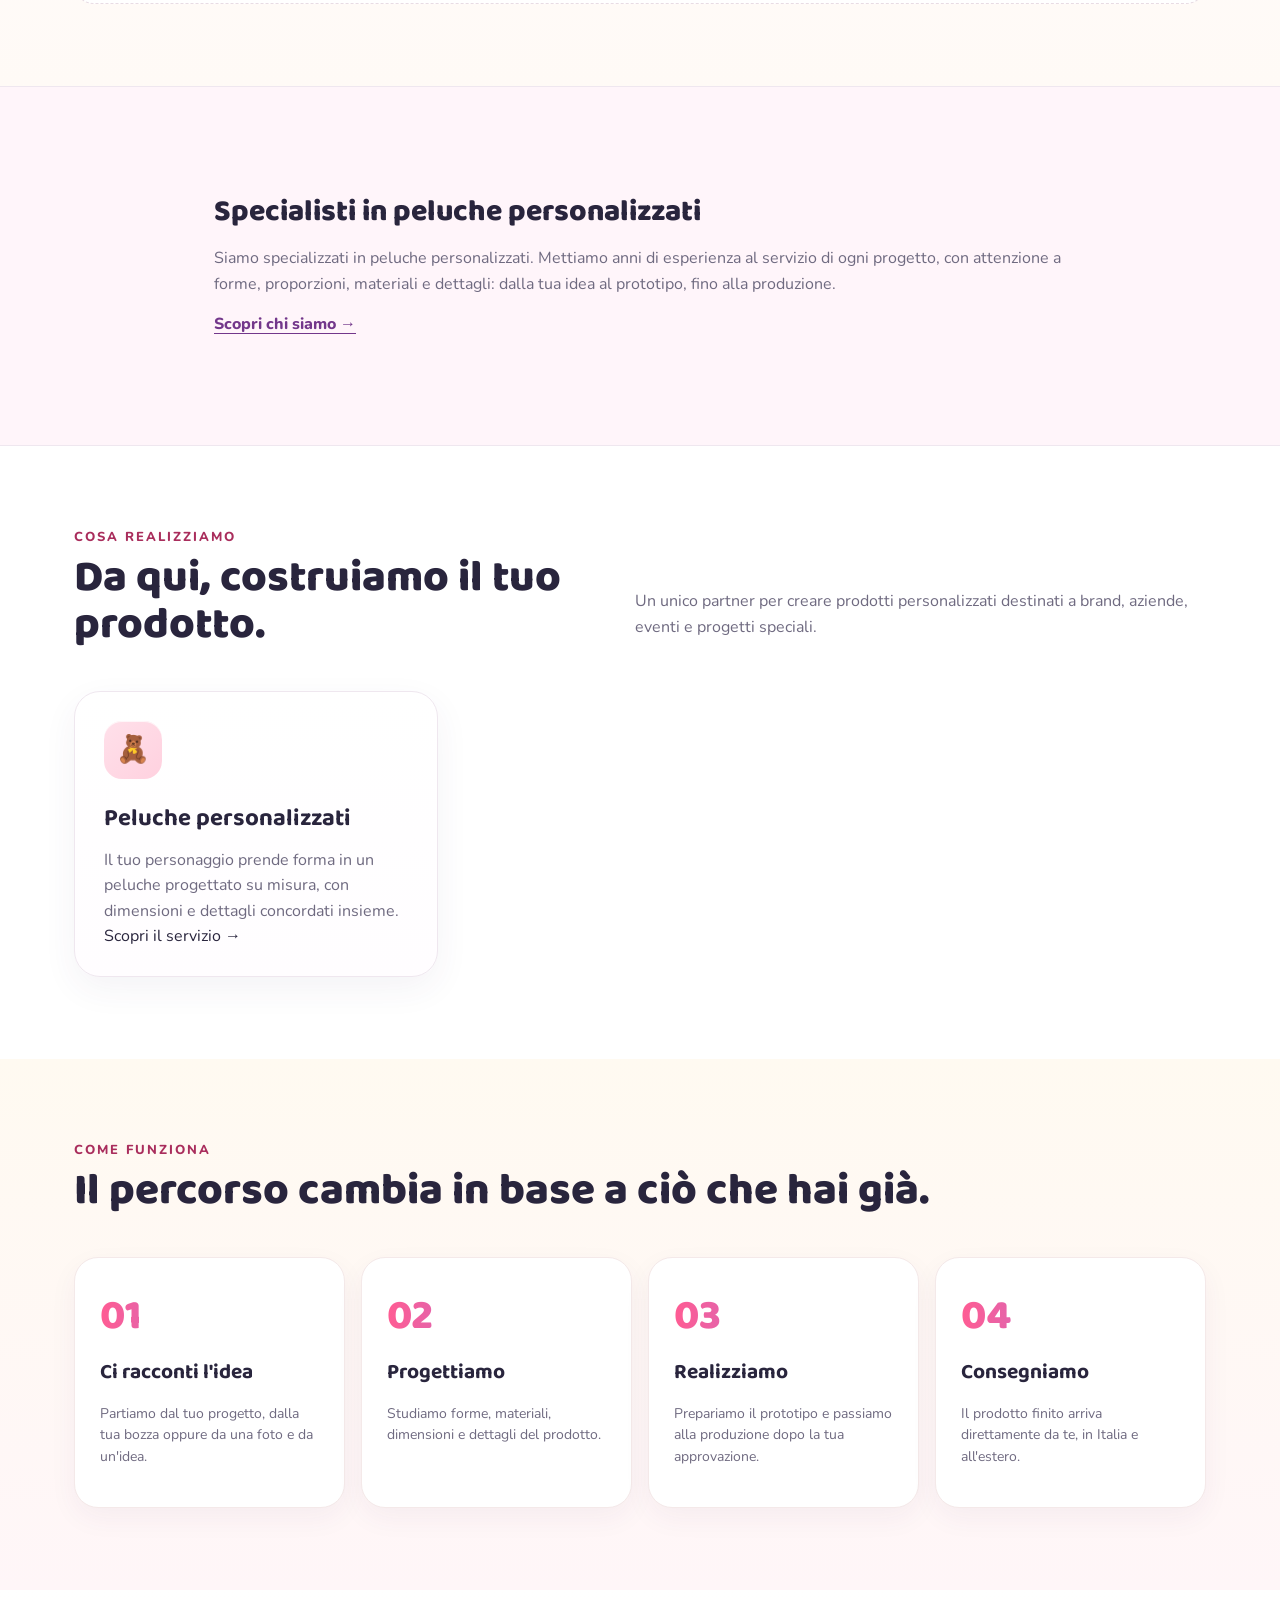
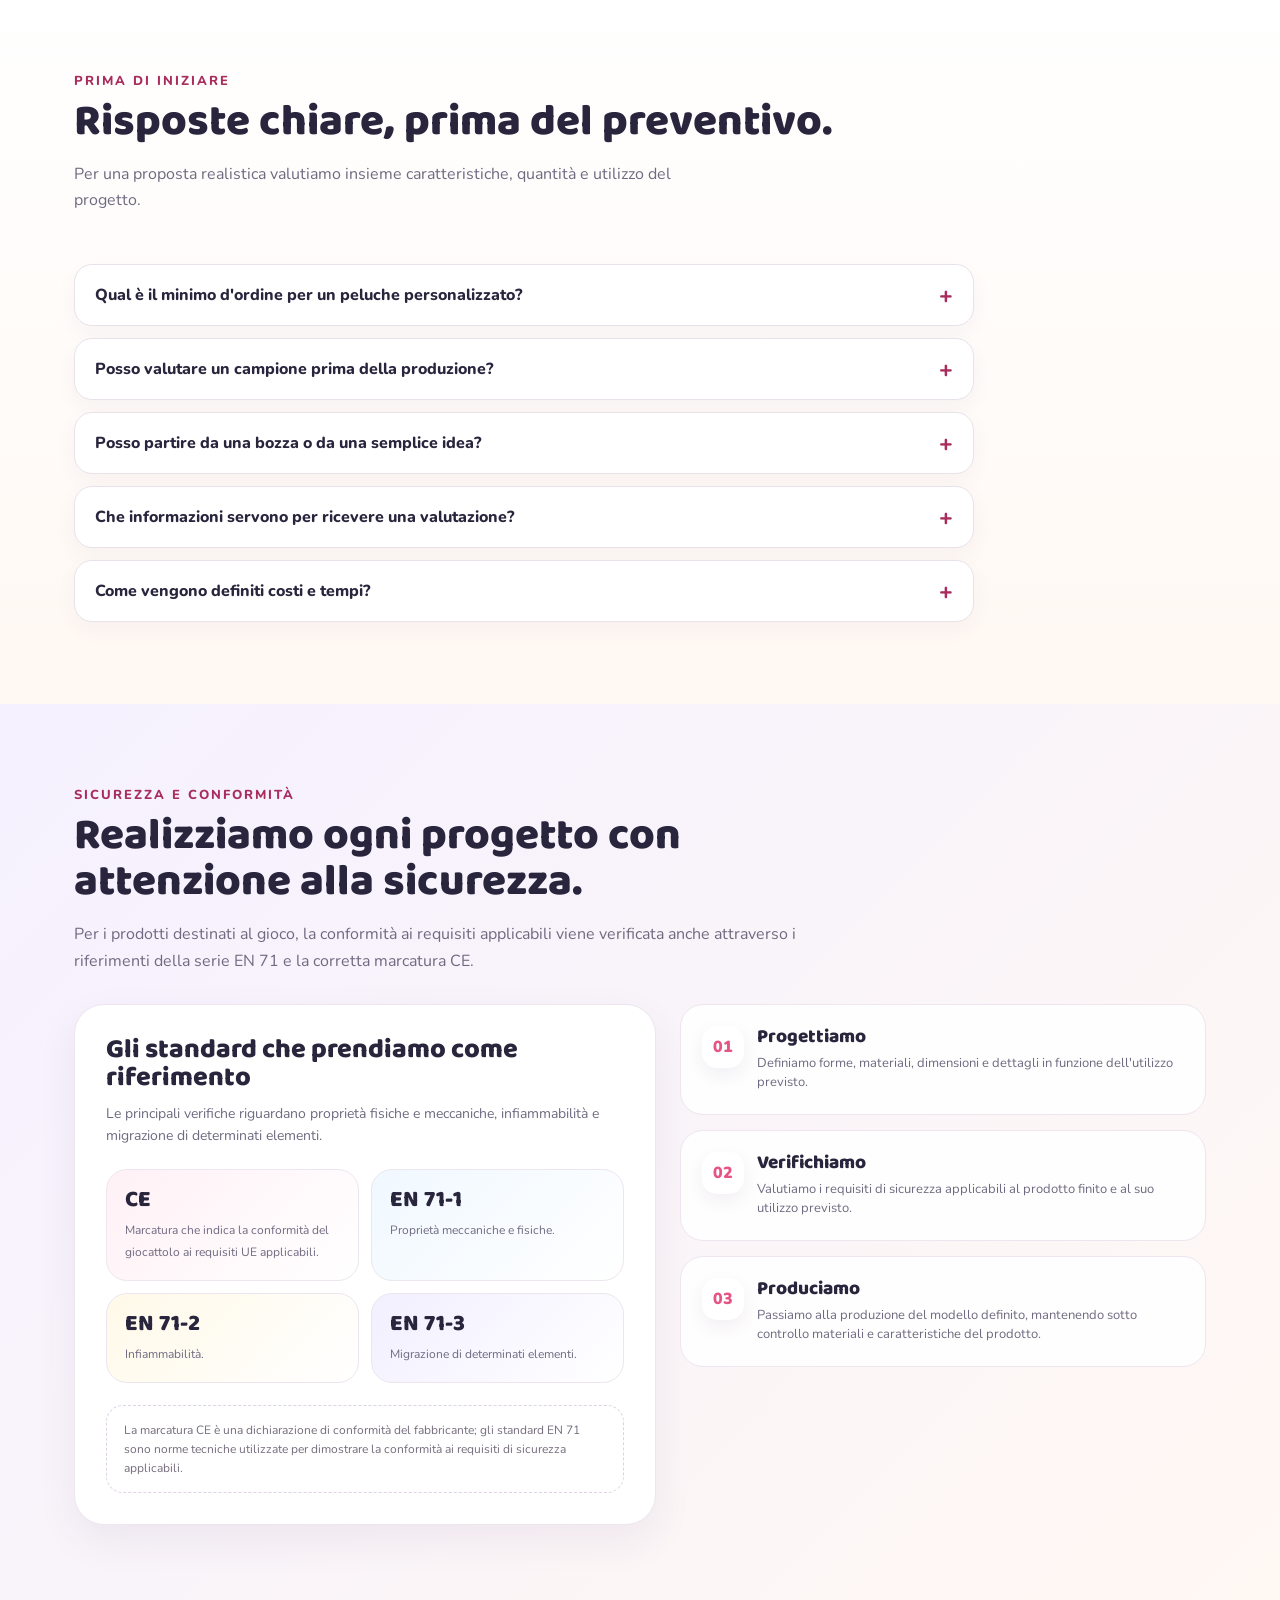
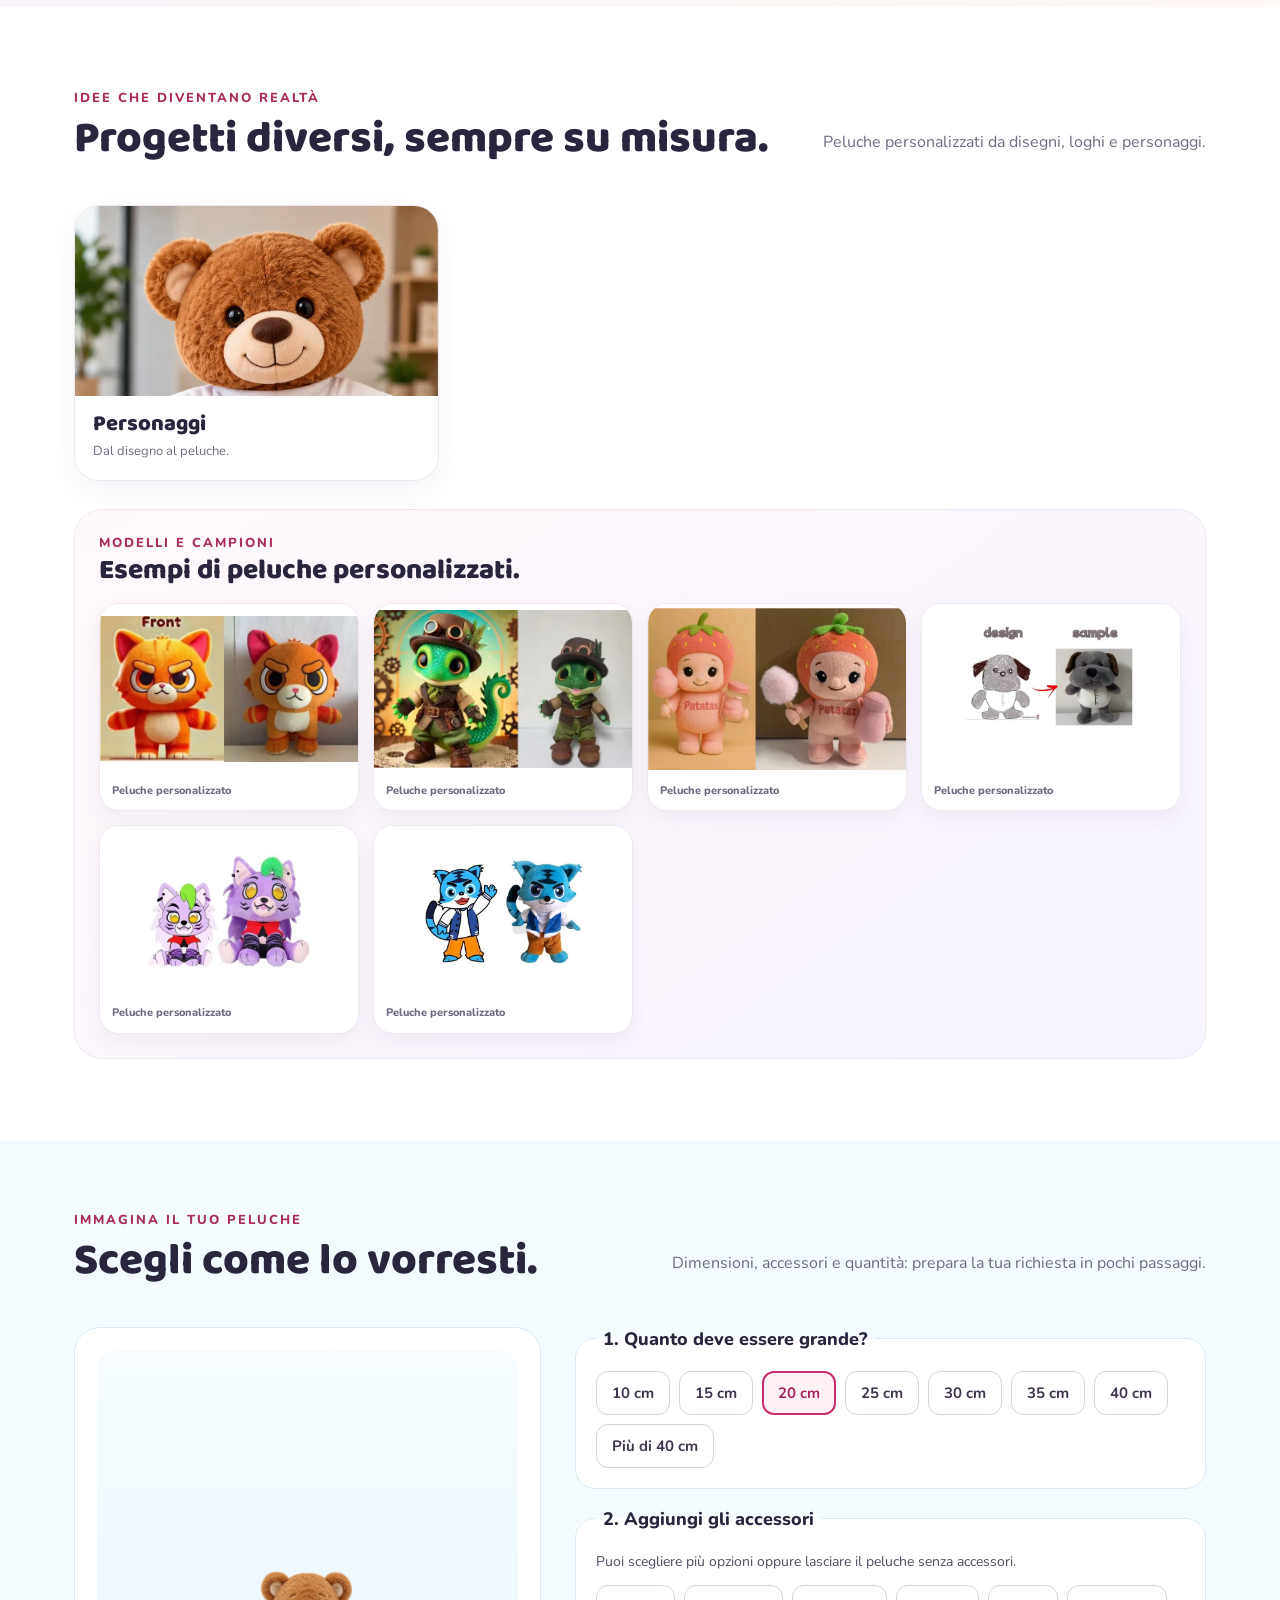
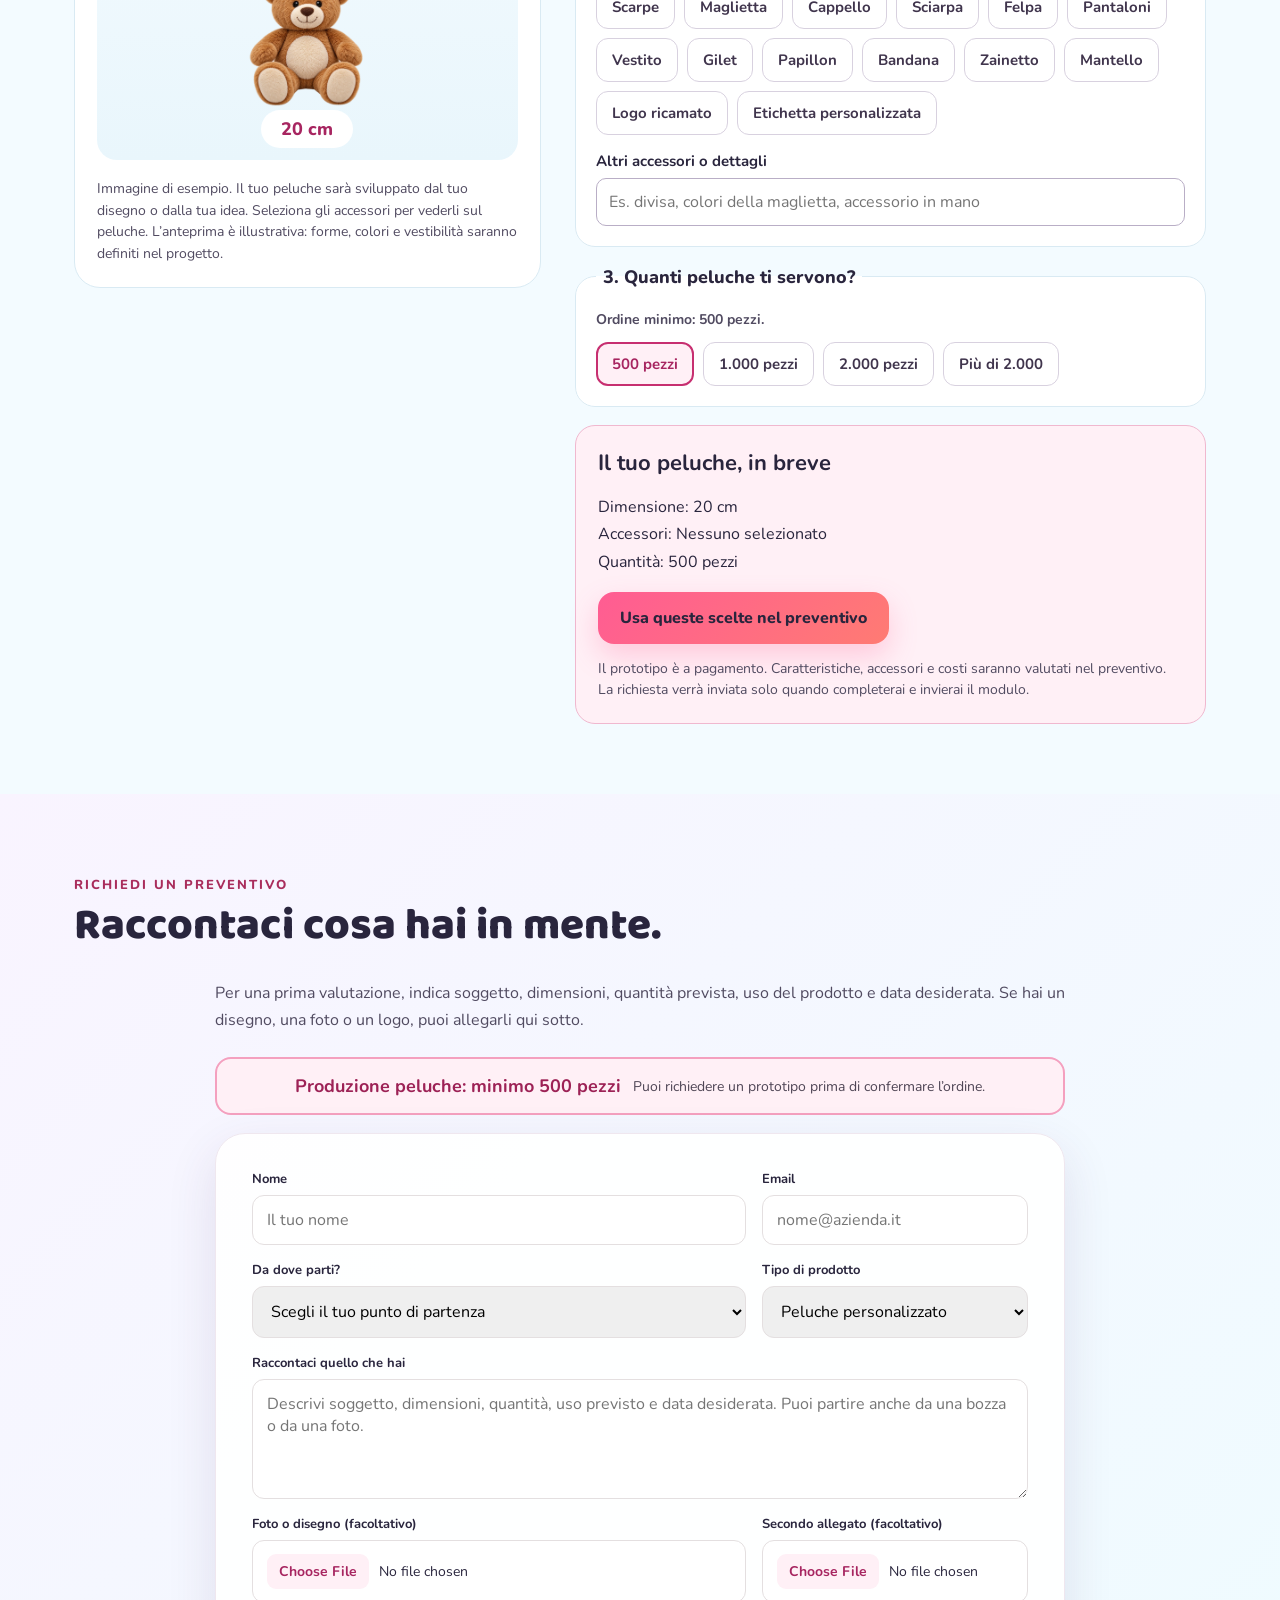
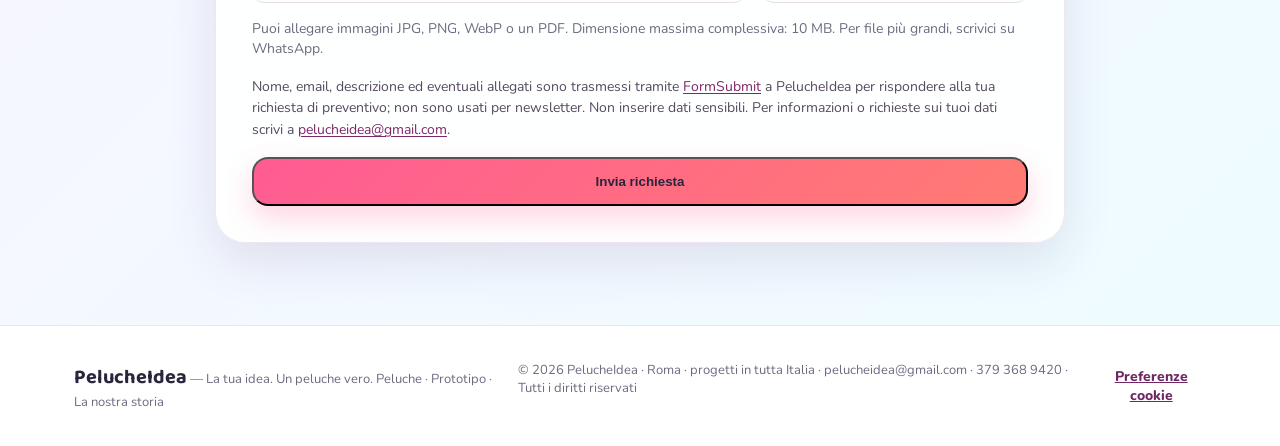
==== commit 74acbce4: "Enable clothing preview on transparent teddy" ====
--- a/index.html
+++ b/index.html
@@ -348,7 +348,7 @@
 .start-chooser-box{max-height:calc(100dvh - var(--menu-bottom,78px) - 24px)}
 </style>
 <link rel="stylesheet" href="/assets/header.css?v=20261007-fixed">
-<link rel="stylesheet" href="/assets/configurator.css?v=20261016">
+<link rel="stylesheet" href="/assets/configurator.css?v=20261016-dress">
 </head>
 <body>
 <header><div class="wrap nav"><a class="logo" href="#top">Peluche<span>Idea</span></a><nav id="primaryNav" aria-label="Navigazione principale">
@@ -520,7 +520,7 @@
 
 <section id="configura-peluche" class="plush-config" aria-labelledby="configTitle">
 <div class="wrap"><div class="section-head"><div><div class="kicker">Immagina il tuo peluche</div><h2 id="configTitle">Scegli come lo vorresti.</h2></div><p class="lead">Dimensioni, accessori e quantità: prepara la tua richiesta in pochi passaggi.</p></div>
-<div class="config-layout"><div class="config-preview"><div class="config-stage"><img id="configBear" src="/assets/images/peluche-con-logo.webp" width="881" height="887" loading="lazy" alt="Orsetto di esempio per confrontare le dimensioni del peluche"><span class="config-size-badge" id="configSizeBadge">20 cm</span></div><p>Immagine di esempio. Il tuo peluche sarà sviluppato dal tuo disegno o dalla tua idea. L’anteprima mostra la dimensione in modo indicativo; gli accessori scelti sono riportati nel riepilogo.</p></div>
+<div class="config-layout"><div class="config-preview"><div class="config-stage"><div class="config-bear" id="configBear" role="img" aria-label="Orsetto senza accessori"><img src="/assets/images/orsetto-configuratore.webp" width="1254" height="1254" loading="eager" alt=""><div class="config-wearables" id="configWearables" aria-hidden="true"></div></div><span class="config-size-badge" id="configSizeBadge">20 cm</span></div><p>Immagine di esempio. Il tuo peluche sarà sviluppato dal tuo disegno o dalla tua idea. Seleziona gli accessori per vederli sul peluche. L’anteprima è illustrativa: forme, colori e vestibilità saranno definiti nel progetto.</p></div>
 <div class="config-controls">
 <fieldset><legend>1. Quanto deve essere grande?</legend><div class="config-options" id="configSizes"><label><input type="radio" name="config_size" value="10" ><span>10 cm</span></label><label><input type="radio" name="config_size" value="15" ><span>15 cm</span></label><label><input type="radio" name="config_size" value="20" checked ><span>20 cm</span></label><label><input type="radio" name="config_size" value="25" ><span>25 cm</span></label><label><input type="radio" name="config_size" value="30" ><span>30 cm</span></label><label><input type="radio" name="config_size" value="35" ><span>35 cm</span></label><label><input type="radio" name="config_size" value="40" ><span>40 cm</span></label><label><input type="radio" name="config_size" value="custom"><span>Più di 40 cm</span></label></div><label class="config-custom" id="configSizeCustom" hidden>Dimensione desiderata (cm)<input type="number" id="configSizeInput" min="41" step="1" value="50" inputmode="numeric"></label></fieldset>
 <fieldset><legend>2. Aggiungi gli accessori</legend><p class="config-help">Puoi scegliere più opzioni oppure lasciare il peluche senza accessori.</p><div class="config-options config-accessories"><label><input type="checkbox" name="config_accessory" value="Scarpe"><span>Scarpe</span></label><label><input type="checkbox" name="config_accessory" value="Maglietta"><span>Maglietta</span></label><label><input type="checkbox" name="config_accessory" value="Cappello"><span>Cappello</span></label><label><input type="checkbox" name="config_accessory" value="Sciarpa"><span>Sciarpa</span></label><label><input type="checkbox" name="config_accessory" value="Felpa"><span>Felpa</span></label><label><input type="checkbox" name="config_accessory" value="Pantaloni"><span>Pantaloni</span></label><label><input type="checkbox" name="config_accessory" value="Vestito"><span>Vestito</span></label><label><input type="checkbox" name="config_accessory" value="Gilet"><span>Gilet</span></label><label><input type="checkbox" name="config_accessory" value="Papillon"><span>Papillon</span></label><label><input type="checkbox" name="config_accessory" value="Bandana"><span>Bandana</span></label><label><input type="checkbox" name="config_accessory" value="Zainetto"><span>Zainetto</span></label><label><input type="checkbox" name="config_accessory" value="Mantello"><span>Mantello</span></label><label><input type="checkbox" name="config_accessory" value="Logo ricamato"><span>Logo ricamato</span></label><label><input type="checkbox" name="config_accessory" value="Etichetta personalizzata"><span>Etichetta personalizzata</span></label></div><label class="config-custom">Altri accessori o dettagli<input type="text" id="configOther" maxlength="300" placeholder="Es. divisa, colori della maglietta, accessorio in mano"></label></fieldset>
@@ -978,5 +978,5 @@
  const section=new URLSearchParams(location.search).get('section');
  if(section==='sicurezza') document.querySelector('[data-page-modal="sicurezzaModal"]').click();
 })();
-</script><script src="/assets/configurator.js?v=20261016" defer></script>
+</script><script src="/assets/configurator.js?v=20261016-dress" defer></script>
 </body></html>
--- a/assets/configurator.css
+++ b/assets/configurator.css
@@ -1,2 +1,8 @@
 
 .plush-config{padding:70px 0;background:#f3fbff;scroll-margin-top:140px}.config-layout{display:grid;grid-template-columns:minmax(0,.85fr) minmax(0,1.15fr);gap:34px;align-items:start}.config-preview{position:sticky;top:100px;background:#fff;padding:22px;border:1px solid #d9eaf3;border-radius:26px}.config-stage{height:410px;display:flex;align-items:flex-end;justify-content:center;position:relative;padding:20px 0 52px;background:linear-gradient(#f6fcff,#e9f6fc);border-radius:20px;overflow:hidden}.config-stage img{width:33.333%;height:auto;max-height:335px;object-fit:contain;border-radius:18px;box-shadow:0 14px 28px #35637d21;transition:width .45s ease}.config-size-badge{position:absolute;bottom:12px;background:#fff;color:#a72560;padding:7px 20px;border-radius:30px;font-size:18px;font-weight:800}.config-preview p,.config-help{font-size:14px;line-height:1.55;color:#514b61}.config-preview p{margin:18px 0 0}.config-controls{min-width:0}.config-controls fieldset{border:1px solid #d9eaf3;background:#fff;padding:20px;border-radius:20px;margin:0 0 18px;min-width:0}.config-controls legend{font-size:18px;font-weight:800;padding:0 7px;color:#29253d}.config-options{display:flex;flex-wrap:wrap;gap:9px}.config-options label{position:relative;cursor:pointer}.config-options input{position:absolute;opacity:0;width:1px;height:1px}.config-options span{display:block;padding:11px 15px;background:#fff;border:1px solid #d8d1df;border-radius:12px;font-size:15px;font-weight:700;color:#40354d;transition:background .15s}.config-options input:checked+span{background:#fff0f6;border:2px solid #c72f70;padding:10px 14px;color:#a72560}.config-options input:focus-visible+span{outline:3px solid #7866dc;outline-offset:3px}.config-custom{display:flex;flex-direction:column;gap:7px;margin-top:16px;font-size:15px;font-weight:700}.config-custom[hidden],.config-error[hidden]{display:none}.config-custom input{width:100%;padding:12px;border:1px solid #b9aec6;border-radius:10px;font:16px Nunito,sans-serif}.config-summary{background:#fff0f6;border:1px solid #f0b8cf;border-radius:20px;padding:22px}.config-summary h3{margin:0 0 10px;font-size:22px}.config-summary #configSummary{white-space:pre-line;line-height:1.7;font-size:16px}.config-error{color:#a51f45;font-weight:800}.config-summary .btn{cursor:pointer;font:800 16px Nunito,sans-serif;border:0;min-height:48px}.config-help{margin:0 0 12px}.config-summary .config-help{margin:14px 0 0}@media(max-width:850px){.config-layout{grid-template-columns:1fr}.config-preview{position:static}.config-stage{height:350px}.config-stage img{max-height:280px}.plush-config{padding:45px 0}}@media(prefers-reduced-motion:reduce){.config-stage img{transition:none}}
+
+/* All clothing shares the bear coordinate system and scales together. */
+.config-stage{overflow:visible}.config-bear{position:relative;flex-shrink:0;aspect-ratio:1;width:33.333%;max-width:335px;transition:width .45s ease;isolation:isolate}
+.config-stage .config-bear>img{position:relative;z-index:1;display:block;width:100%;height:100%;max-height:none;object-fit:contain;background:transparent;box-shadow:none;border-radius:0;transition:none}
+.config-wearables{position:absolute;inset:0;pointer-events:none}.config-wearable{position:absolute;display:block;z-index:3;background-image:url('/assets/images/accessori-configuratore.webp');background-size:400% 400%;background-repeat:no-repeat}
+@media(max-width:850px){.config-bear{max-width:280px}}@media(prefers-reduced-motion:reduce){.config-bear{transition:none}}
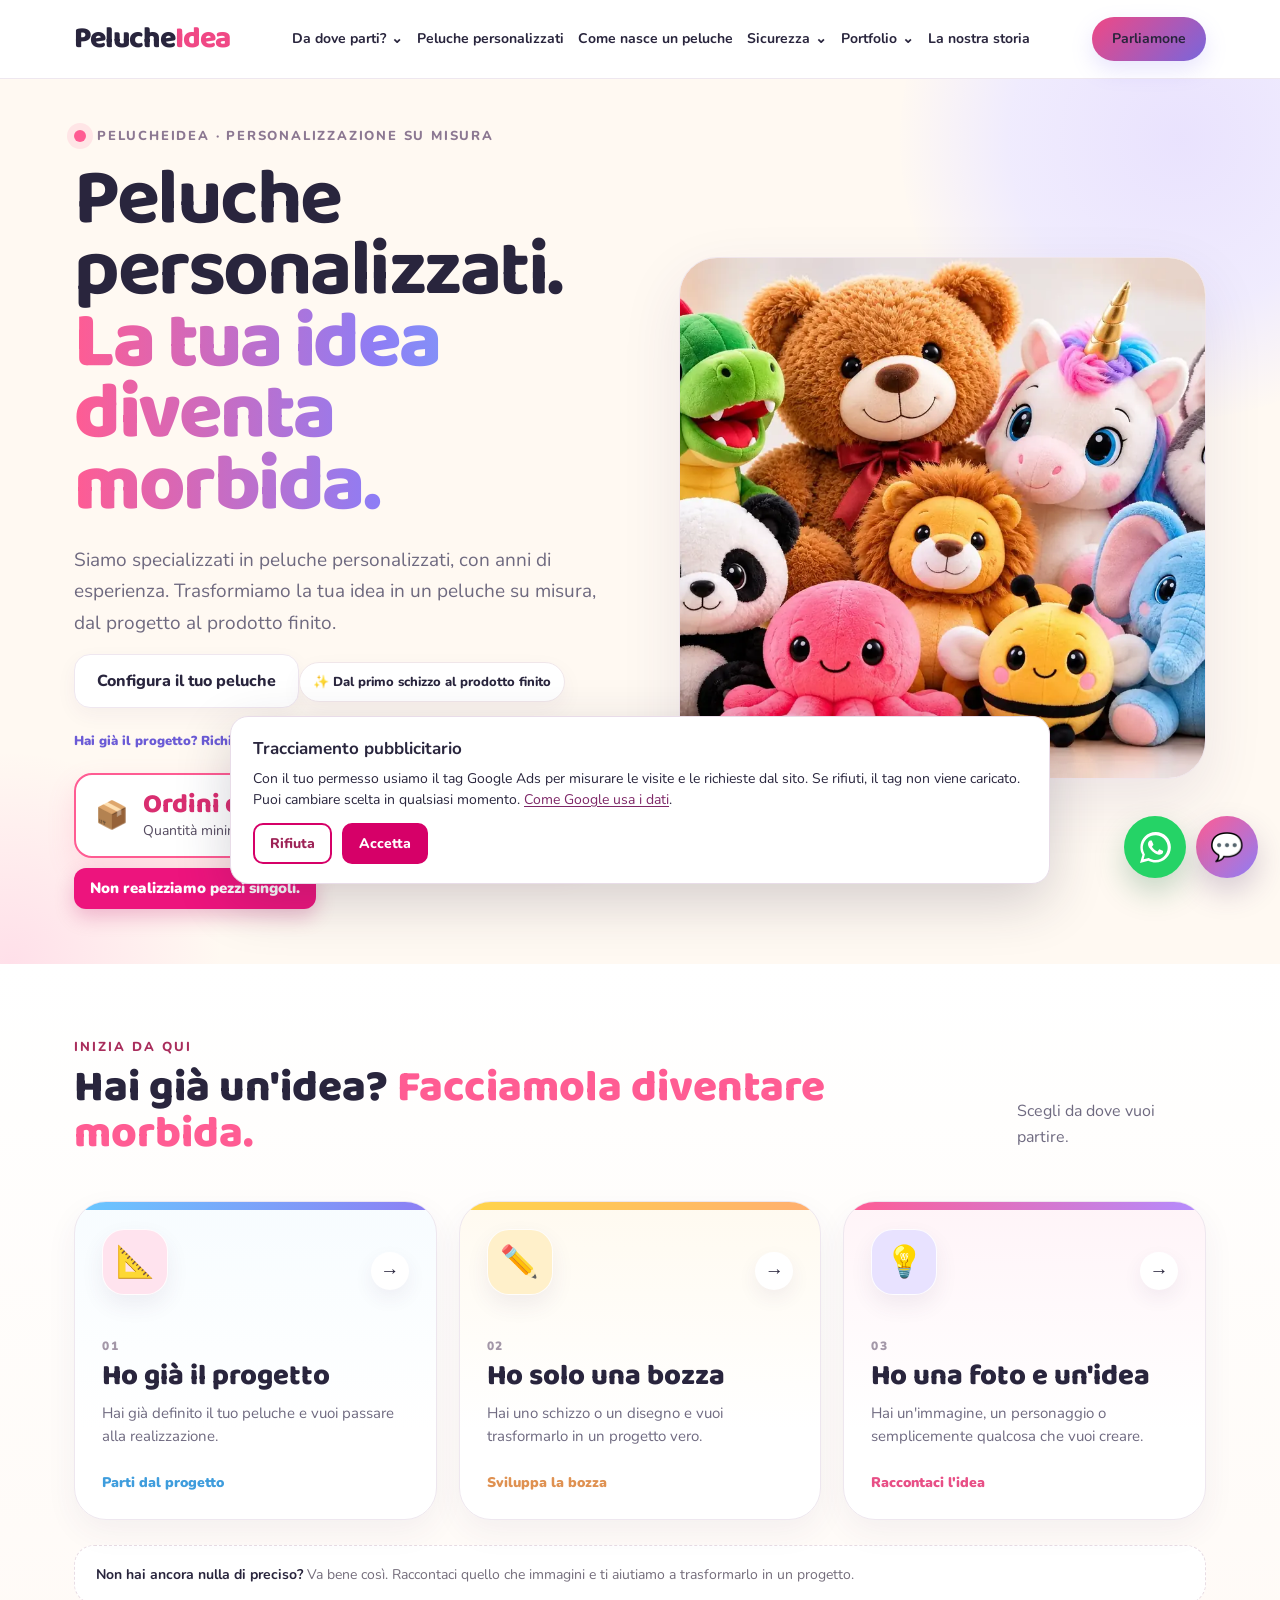
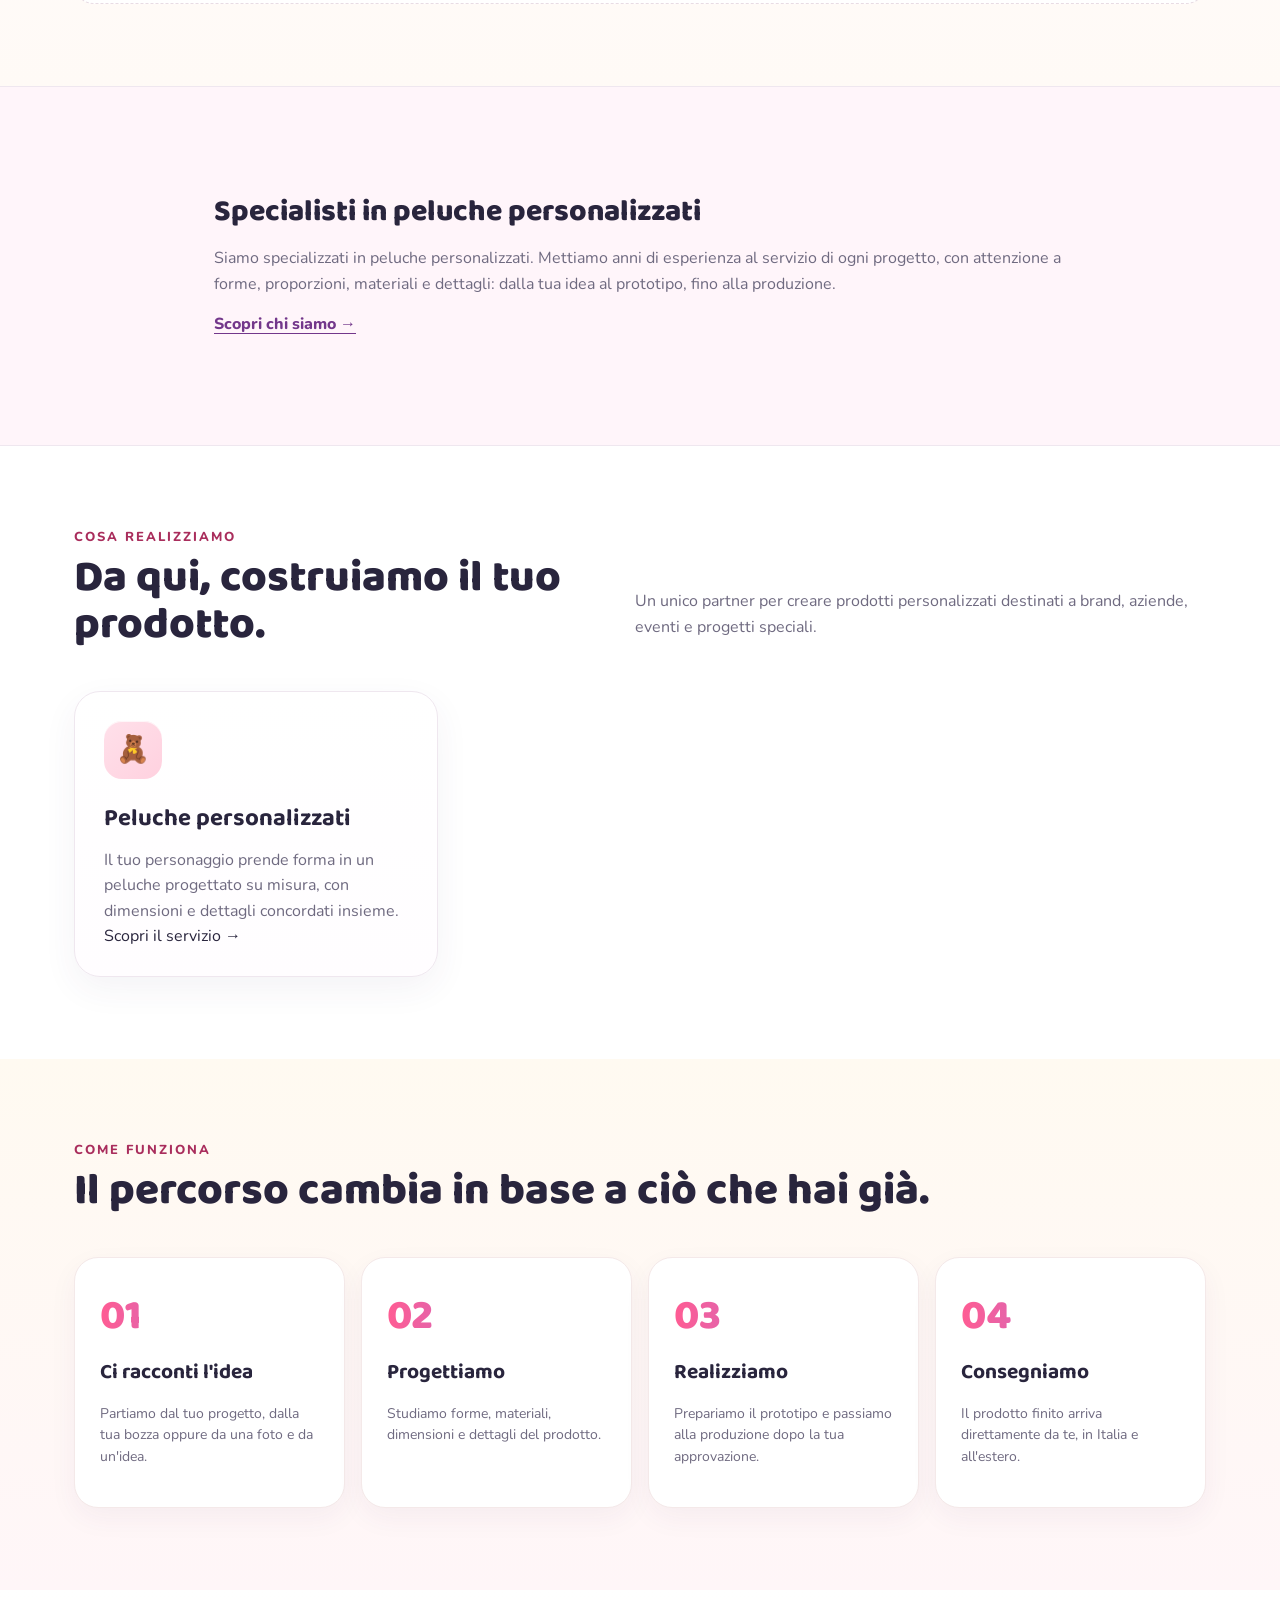
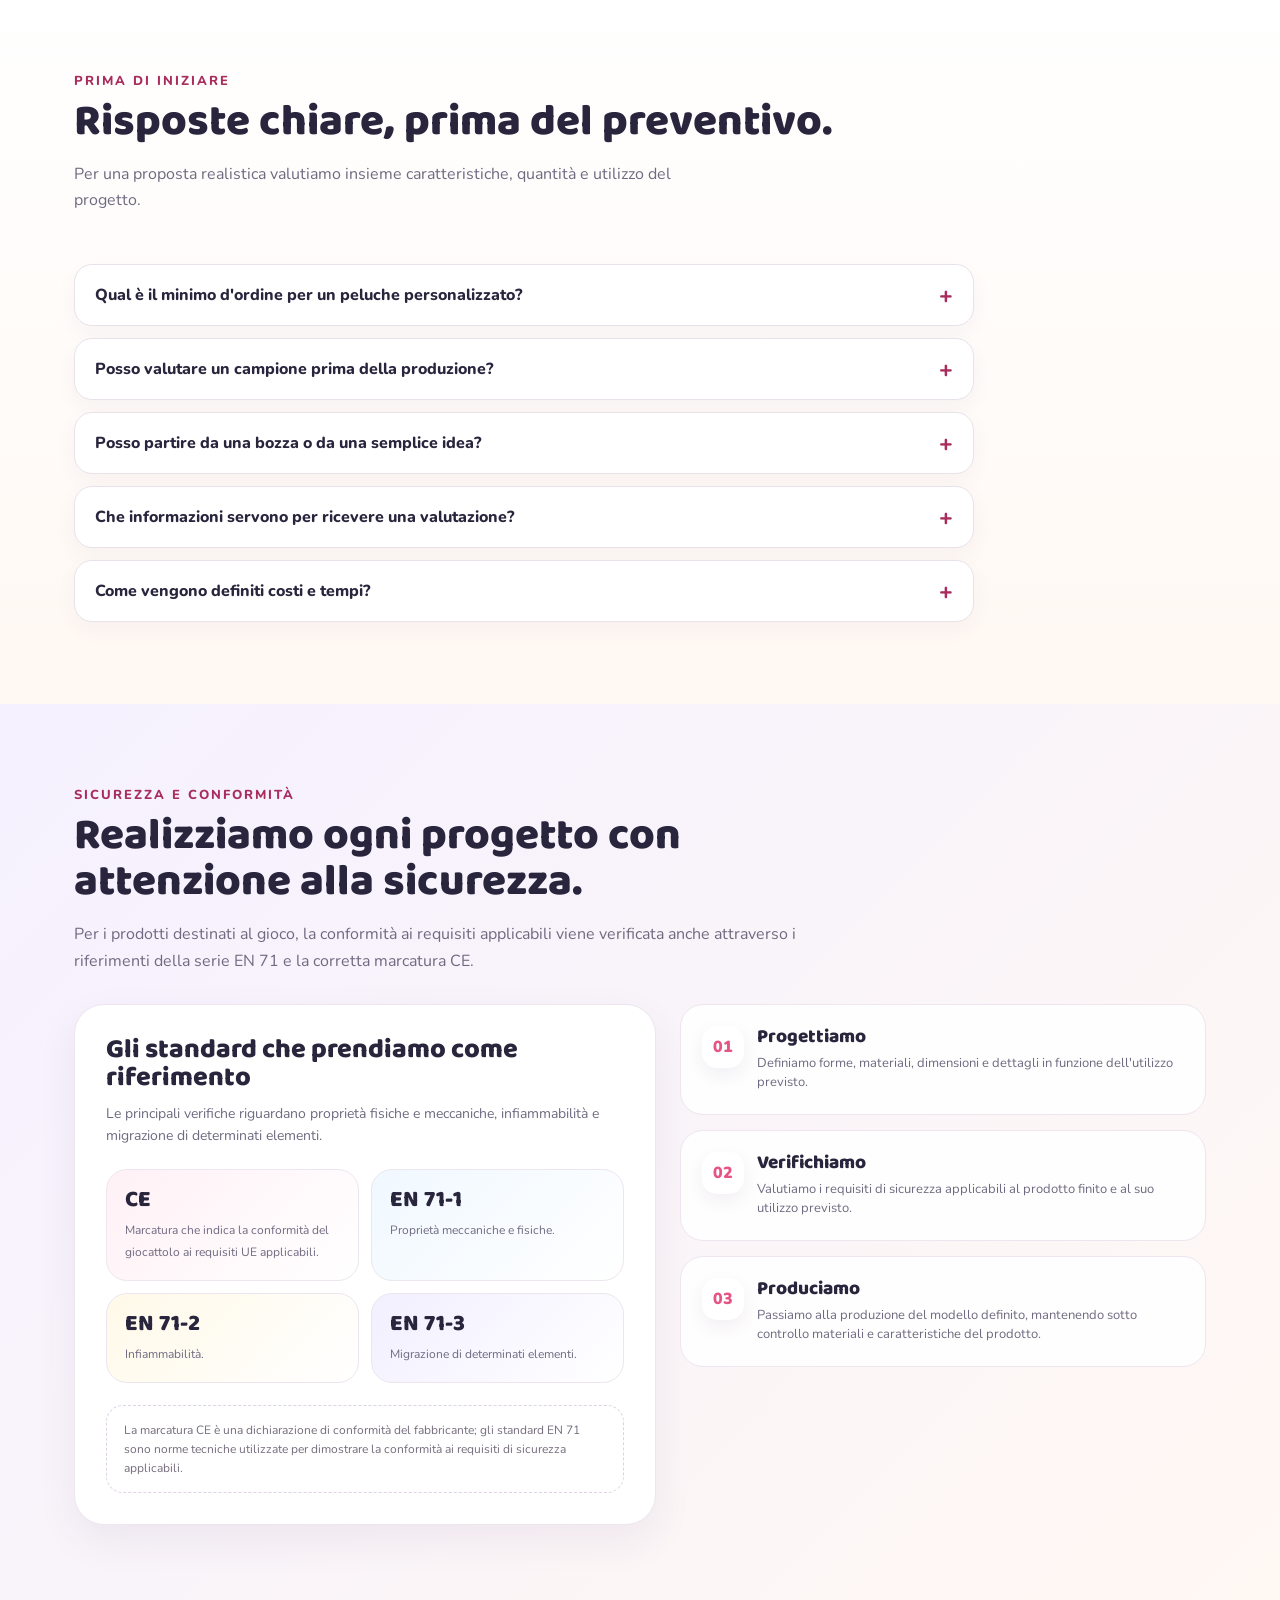
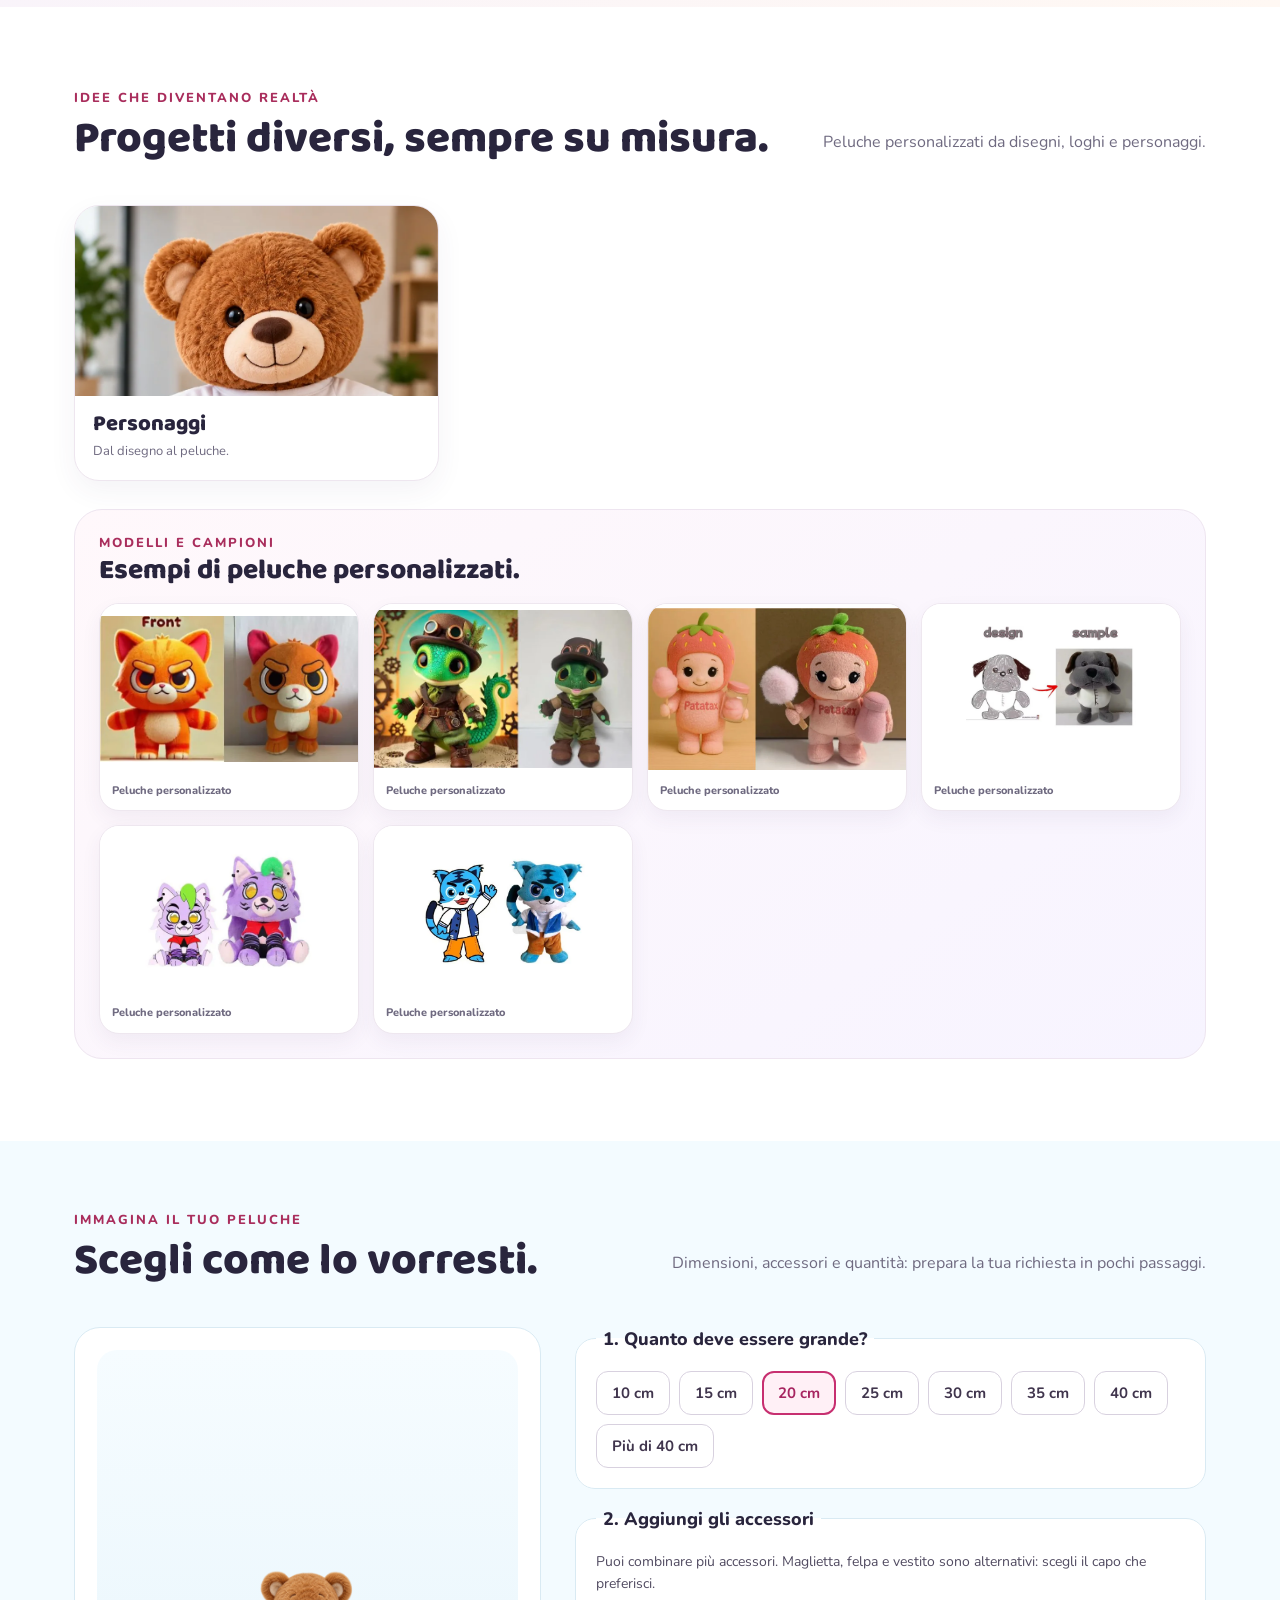
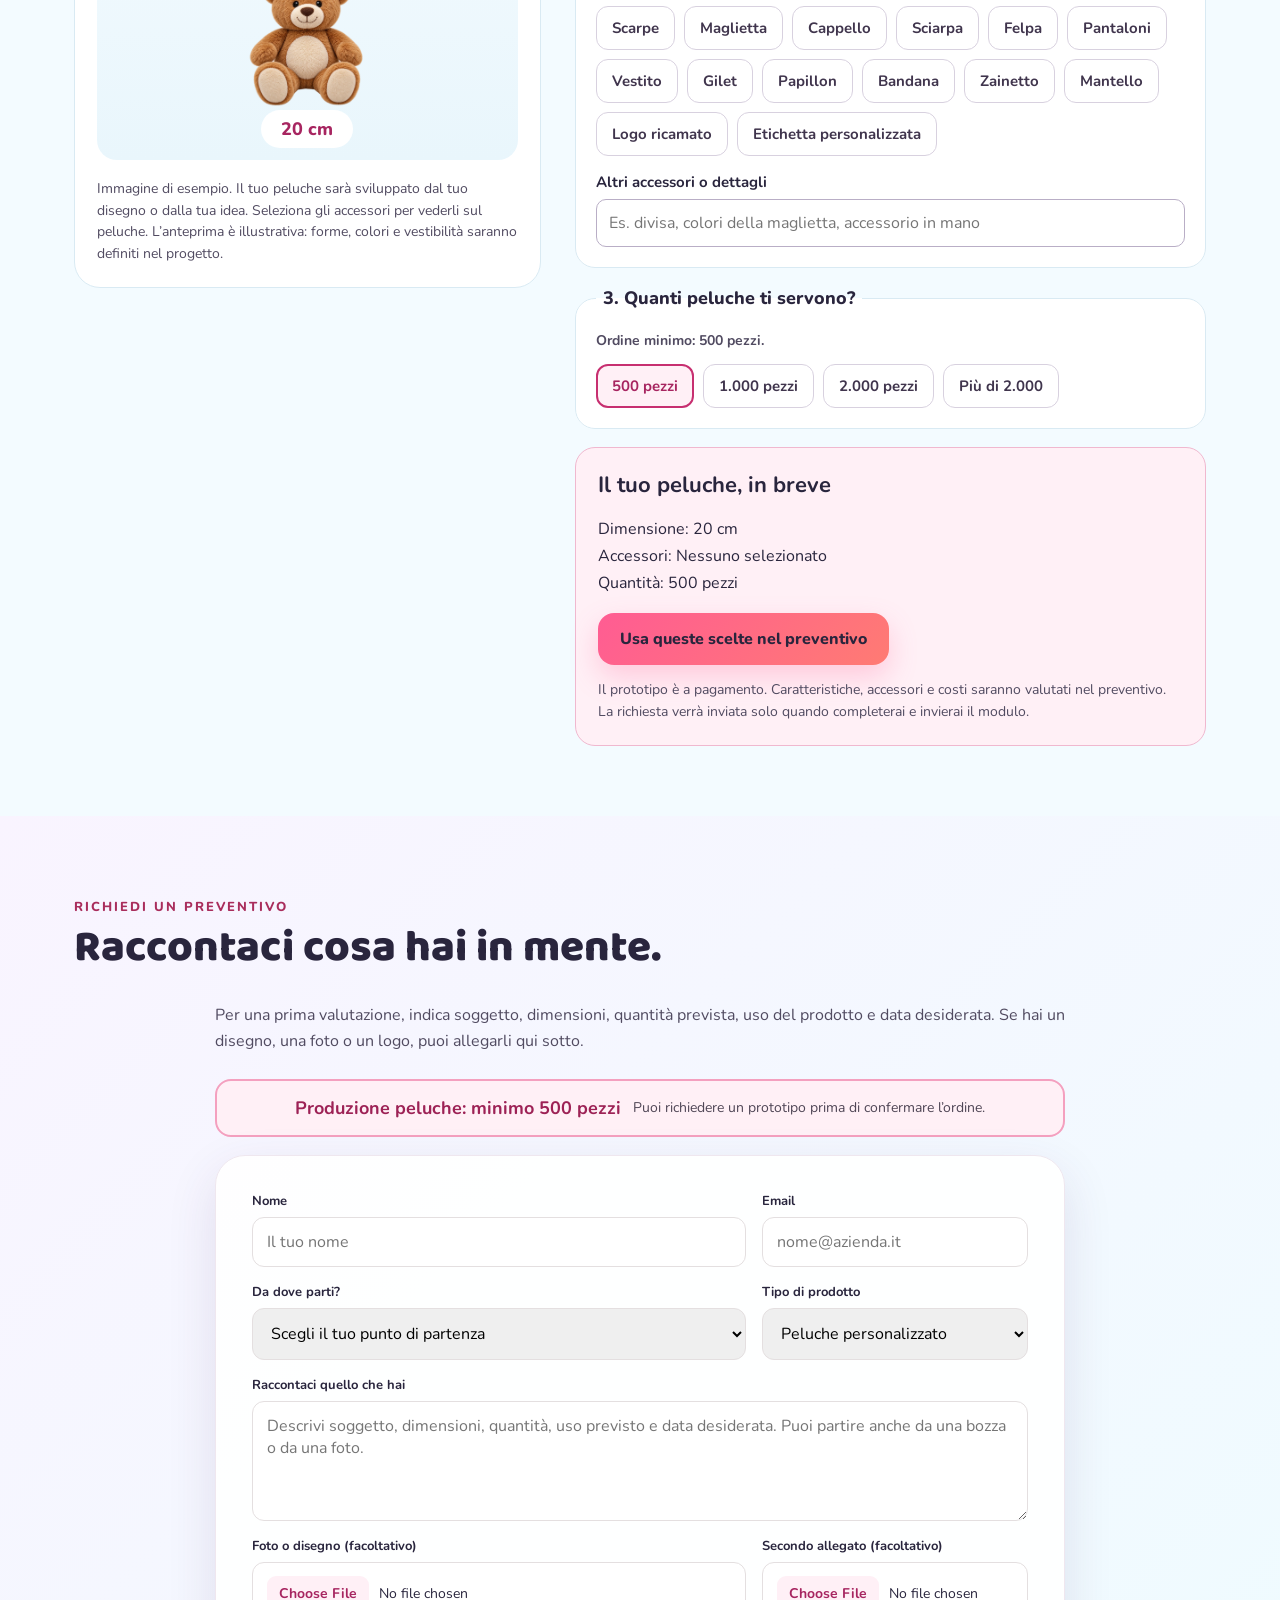
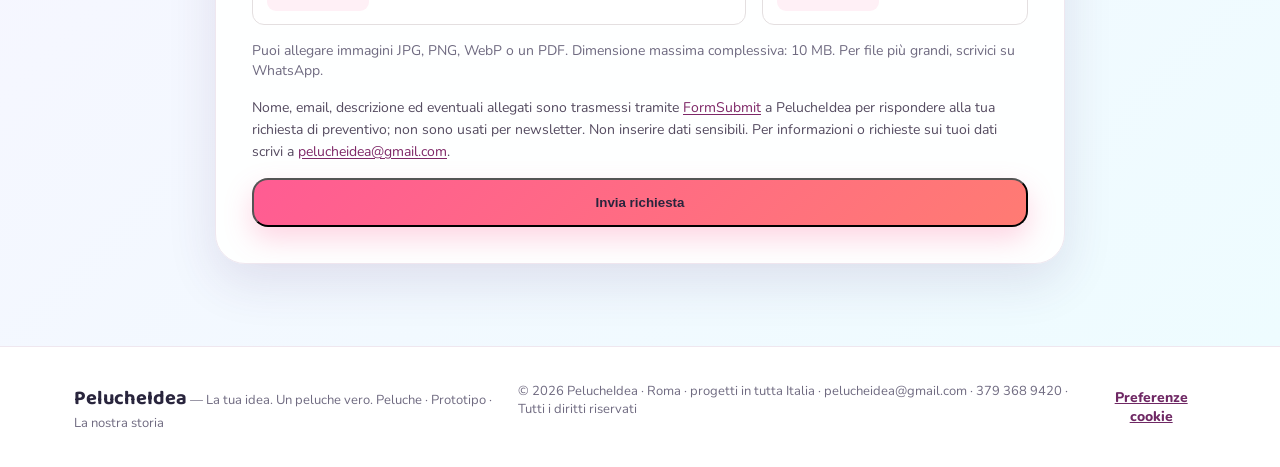
==== commit 9f186216: "Fit garments to original bear coordinates and avoid incompatible clothing overlaps" ====
--- a/index.html
+++ b/index.html
@@ -348,7 +348,7 @@
 .start-chooser-box{max-height:calc(100dvh - var(--menu-bottom,78px) - 24px)}
 </style>
 <link rel="stylesheet" href="/assets/header.css?v=20261007-fixed">
-<link rel="stylesheet" href="/assets/configurator.css?v=20261016-dress">
+<link rel="stylesheet" href="/assets/configurator.css?v=20261016-tailored">
 </head>
 <body>
 <header><div class="wrap nav"><a class="logo" href="#top">Peluche<span>Idea</span></a><nav id="primaryNav" aria-label="Navigazione principale">
@@ -523,7 +523,7 @@
 <div class="config-layout"><div class="config-preview"><div class="config-stage"><div class="config-bear" id="configBear" role="img" aria-label="Orsetto senza accessori"><img src="/assets/images/orsetto-configuratore.webp" width="1254" height="1254" loading="eager" alt=""><div class="config-wearables" id="configWearables" aria-hidden="true"></div></div><span class="config-size-badge" id="configSizeBadge">20 cm</span></div><p>Immagine di esempio. Il tuo peluche sarà sviluppato dal tuo disegno o dalla tua idea. Seleziona gli accessori per vederli sul peluche. L’anteprima è illustrativa: forme, colori e vestibilità saranno definiti nel progetto.</p></div>
 <div class="config-controls">
 <fieldset><legend>1. Quanto deve essere grande?</legend><div class="config-options" id="configSizes"><label><input type="radio" name="config_size" value="10" ><span>10 cm</span></label><label><input type="radio" name="config_size" value="15" ><span>15 cm</span></label><label><input type="radio" name="config_size" value="20" checked ><span>20 cm</span></label><label><input type="radio" name="config_size" value="25" ><span>25 cm</span></label><label><input type="radio" name="config_size" value="30" ><span>30 cm</span></label><label><input type="radio" name="config_size" value="35" ><span>35 cm</span></label><label><input type="radio" name="config_size" value="40" ><span>40 cm</span></label><label><input type="radio" name="config_size" value="custom"><span>Più di 40 cm</span></label></div><label class="config-custom" id="configSizeCustom" hidden>Dimensione desiderata (cm)<input type="number" id="configSizeInput" min="41" step="1" value="50" inputmode="numeric"></label></fieldset>
-<fieldset><legend>2. Aggiungi gli accessori</legend><p class="config-help">Puoi scegliere più opzioni oppure lasciare il peluche senza accessori.</p><div class="config-options config-accessories"><label><input type="checkbox" name="config_accessory" value="Scarpe"><span>Scarpe</span></label><label><input type="checkbox" name="config_accessory" value="Maglietta"><span>Maglietta</span></label><label><input type="checkbox" name="config_accessory" value="Cappello"><span>Cappello</span></label><label><input type="checkbox" name="config_accessory" value="Sciarpa"><span>Sciarpa</span></label><label><input type="checkbox" name="config_accessory" value="Felpa"><span>Felpa</span></label><label><input type="checkbox" name="config_accessory" value="Pantaloni"><span>Pantaloni</span></label><label><input type="checkbox" name="config_accessory" value="Vestito"><span>Vestito</span></label><label><input type="checkbox" name="config_accessory" value="Gilet"><span>Gilet</span></label><label><input type="checkbox" name="config_accessory" value="Papillon"><span>Papillon</span></label><label><input type="checkbox" name="config_accessory" value="Bandana"><span>Bandana</span></label><label><input type="checkbox" name="config_accessory" value="Zainetto"><span>Zainetto</span></label><label><input type="checkbox" name="config_accessory" value="Mantello"><span>Mantello</span></label><label><input type="checkbox" name="config_accessory" value="Logo ricamato"><span>Logo ricamato</span></label><label><input type="checkbox" name="config_accessory" value="Etichetta personalizzata"><span>Etichetta personalizzata</span></label></div><label class="config-custom">Altri accessori o dettagli<input type="text" id="configOther" maxlength="300" placeholder="Es. divisa, colori della maglietta, accessorio in mano"></label></fieldset>
+<fieldset><legend>2. Aggiungi gli accessori</legend><p class="config-help">Puoi combinare più accessori. Maglietta, felpa e vestito sono alternativi: scegli il capo che preferisci.</p><div class="config-options config-accessories"><label><input type="checkbox" name="config_accessory" value="Scarpe"><span>Scarpe</span></label><label><input type="checkbox" name="config_accessory" value="Maglietta"><span>Maglietta</span></label><label><input type="checkbox" name="config_accessory" value="Cappello"><span>Cappello</span></label><label><input type="checkbox" name="config_accessory" value="Sciarpa"><span>Sciarpa</span></label><label><input type="checkbox" name="config_accessory" value="Felpa"><span>Felpa</span></label><label><input type="checkbox" name="config_accessory" value="Pantaloni"><span>Pantaloni</span></label><label><input type="checkbox" name="config_accessory" value="Vestito"><span>Vestito</span></label><label><input type="checkbox" name="config_accessory" value="Gilet"><span>Gilet</span></label><label><input type="checkbox" name="config_accessory" value="Papillon"><span>Papillon</span></label><label><input type="checkbox" name="config_accessory" value="Bandana"><span>Bandana</span></label><label><input type="checkbox" name="config_accessory" value="Zainetto"><span>Zainetto</span></label><label><input type="checkbox" name="config_accessory" value="Mantello"><span>Mantello</span></label><label><input type="checkbox" name="config_accessory" value="Logo ricamato"><span>Logo ricamato</span></label><label><input type="checkbox" name="config_accessory" value="Etichetta personalizzata"><span>Etichetta personalizzata</span></label></div><label class="config-custom">Altri accessori o dettagli<input type="text" id="configOther" maxlength="300" placeholder="Es. divisa, colori della maglietta, accessorio in mano"></label></fieldset>
 <fieldset><legend>3. Quanti peluche ti servono?</legend><p class="config-help"><strong>Ordine minimo: 500 pezzi.</strong></p><div class="config-options"><label><input type="radio" name="config_quantity" value="500" checked ><span>500 pezzi</span></label><label><input type="radio" name="config_quantity" value="1000" ><span>1.000 pezzi</span></label><label><input type="radio" name="config_quantity" value="2000" ><span>2.000 pezzi</span></label><label><input type="radio" name="config_quantity" value="custom"><span>Più di 2.000</span></label></div><label class="config-custom" id="configQtyCustom" hidden>Quantità desiderata<input type="number" id="configQtyInput" min="2001" step="1" value="2500" inputmode="numeric"></label></fieldset>
 <div class="config-summary"><h3>Il tuo peluche, in breve</h3><p id="configSummary" role="status" aria-live="polite"></p><p class="config-error" id="configError" role="alert" hidden></p><button type="button" class="btn primary" id="configApply">Usa queste scelte nel preventivo</button><p class="config-help">Il prototipo è a pagamento. Caratteristiche, accessori e costi saranno valutati nel preventivo. La richiesta verrà inviata solo quando completerai e invierai il modulo.</p></div>
 </div></div></div></section>
@@ -978,5 +978,5 @@
  const section=new URLSearchParams(location.search).get('section');
  if(section==='sicurezza') document.querySelector('[data-page-modal="sicurezzaModal"]').click();
 })();
-</script><script src="/assets/configurator.js?v=20261016-dress" defer></script>
+</script><script src="/assets/configurator.js?v=20261016-tailored" defer></script>
 </body></html>
